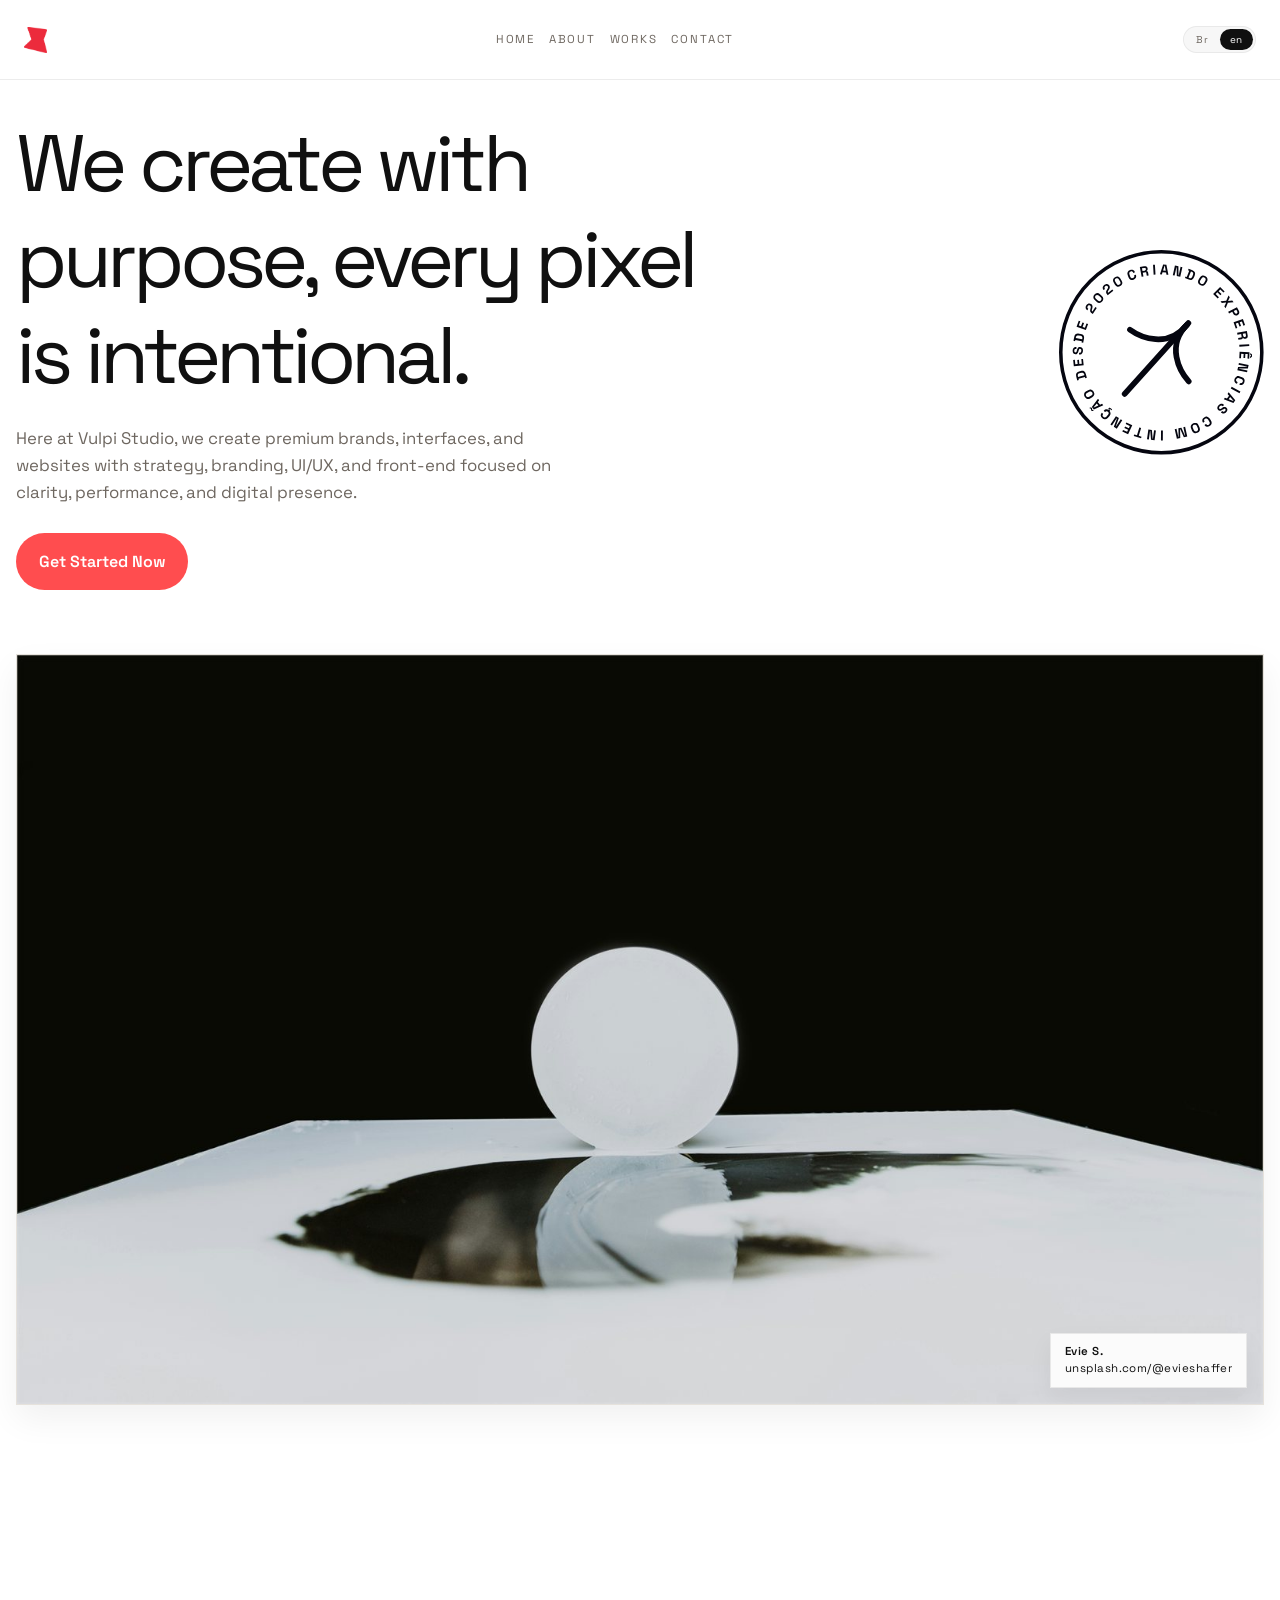
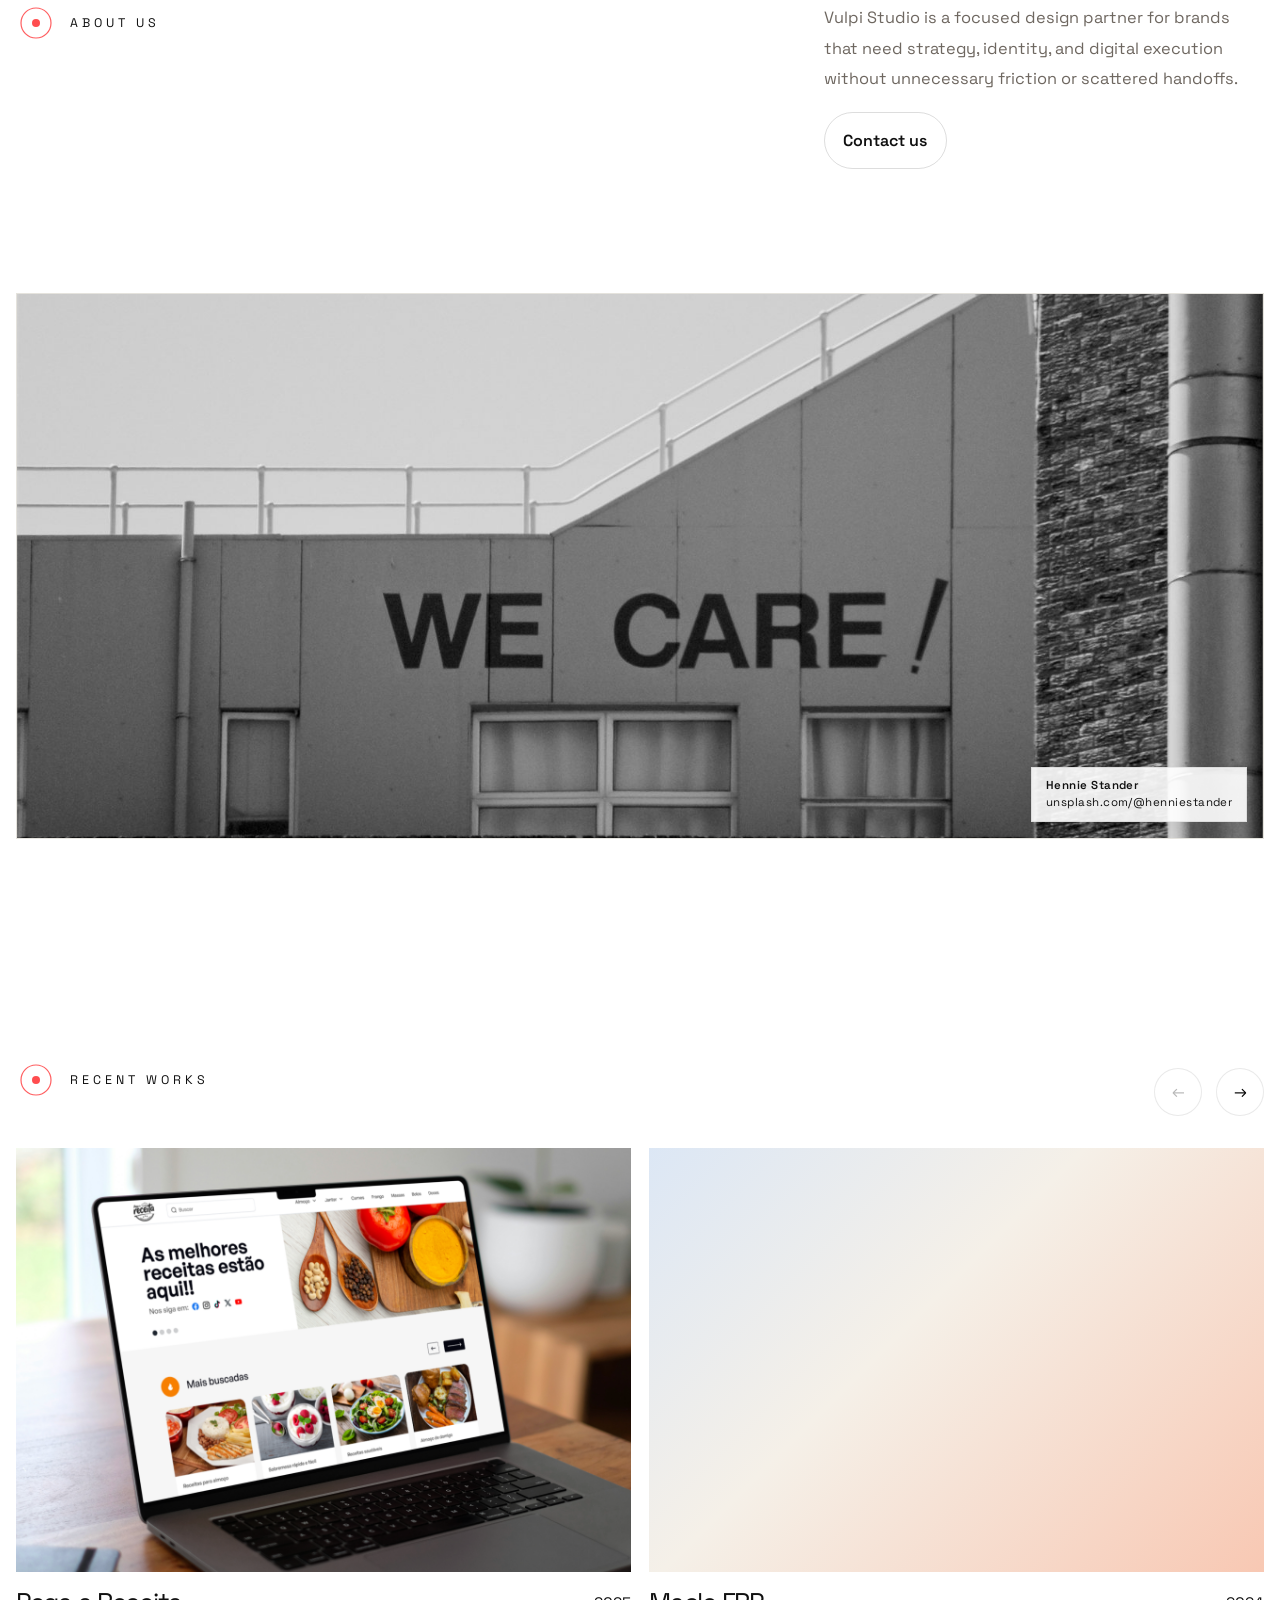
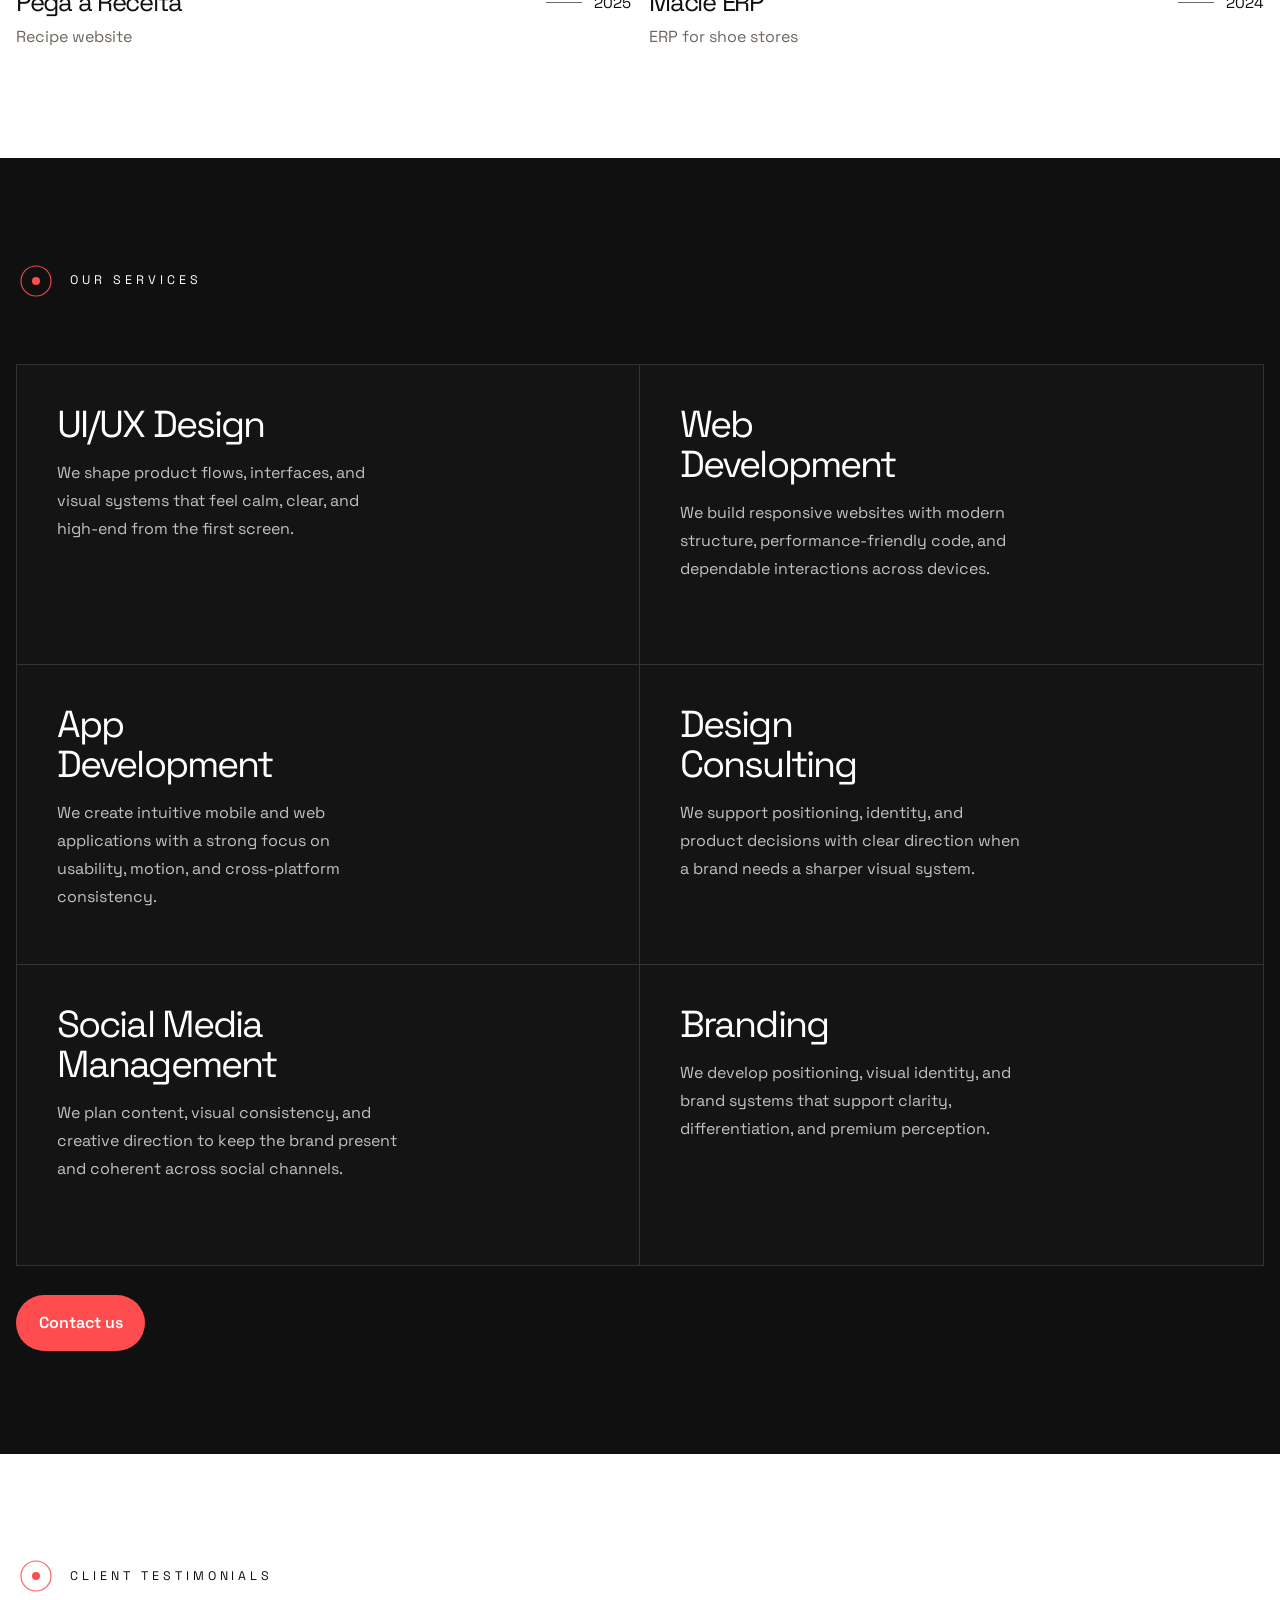
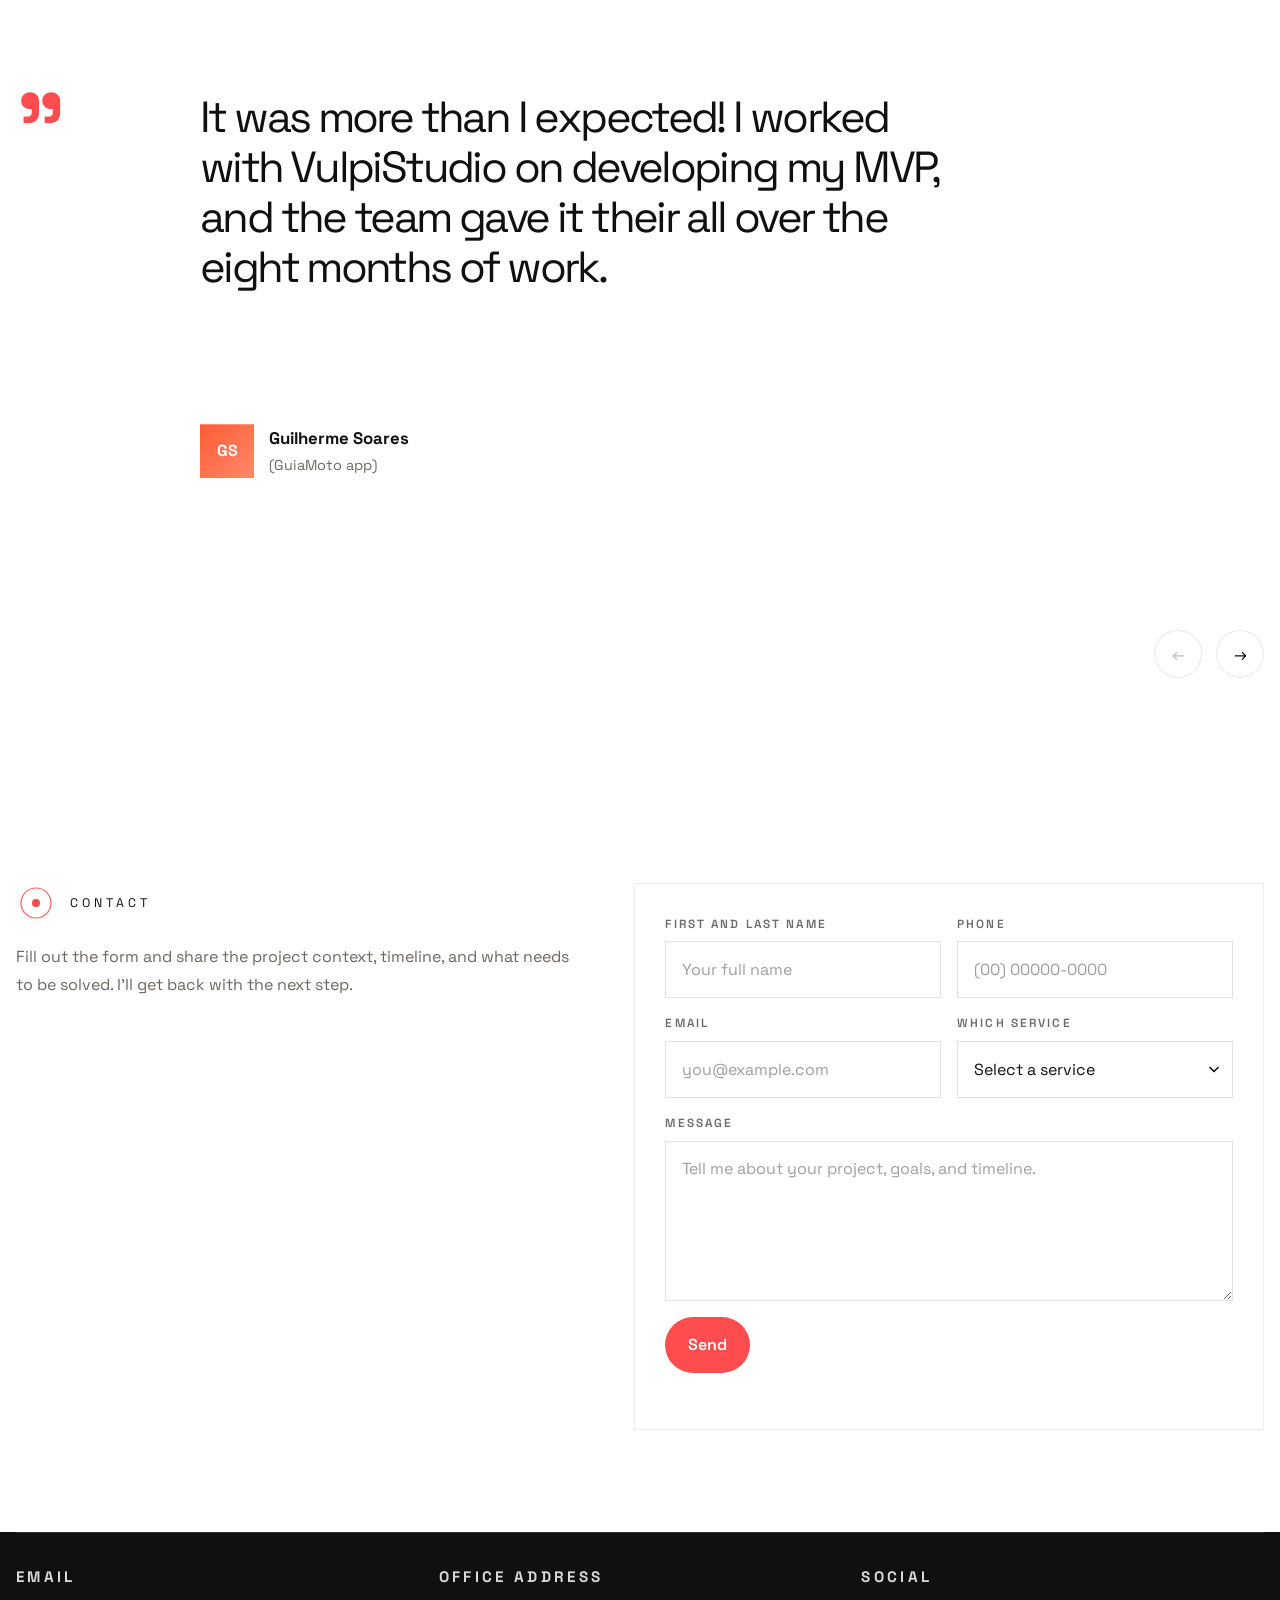
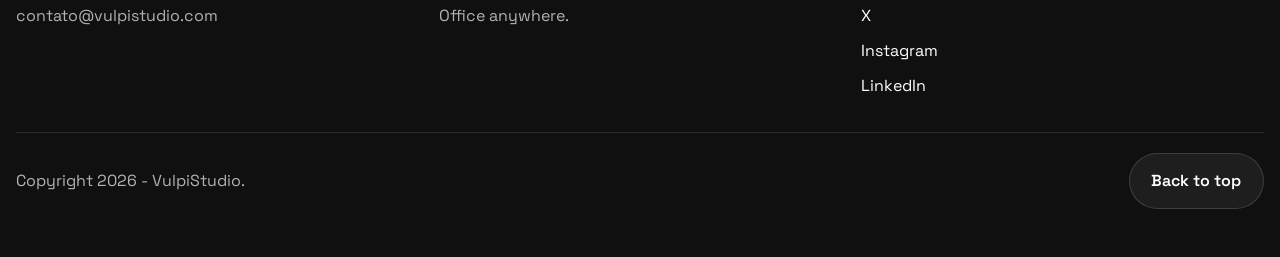
==== index.html @ 317b2c4e "Update home copy" ====
﻿<!DOCTYPE html>
<html lang="pt-BR">
<head>
    <meta charset="UTF-8">
    <meta name="viewport" content="width=device-width, initial-scale=1.0">
    <meta name="description" content="Vulpi Studio cria marcas, interfaces e sites premium com estratégia, branding, UI/UX e front-end focados em clareza, performance e presença digital.">
    <meta name="author" content="Vulpi Studio">
    <meta name="robots" content="index,follow,max-image-preview:large,max-snippet:-1,max-video-preview:-1">
    <meta name="theme-color" content="#ffffff">
    <link rel="canonical" href="/">
    <link rel="icon" href="./images/logo.png" type="image/png">
    <link rel="apple-touch-icon" href="./images/logo.png">
    <link rel="preconnect" href="https://fonts.googleapis.com">
    <link rel="preconnect" href="https://fonts.gstatic.com" crossorigin>
    <meta property="og:site_name" content="Vulpi Studio">
    <meta property="og:type" content="website">
    <meta property="og:locale" content="pt_BR">
    <meta property="og:locale:alternate" content="en_US">
    <meta property="og:title" content="Vulpi Studio | Design de marca, UI/UX e front-end">
    <meta property="og:description" content="Vulpi Studio cria marcas, interfaces e sites premium com estratégia, branding, UI/UX e front-end focados em clareza, performance e presença digital.">
    <meta property="og:url" content="/">
    <meta property="og:image" content="./images/02.jpg">
    <meta property="og:image:alt" content="Visual editorial abstrato da Vulpi Studio">
    <meta name="twitter:card" content="summary_large_image">
    <meta name="twitter:title" content="Vulpi Studio | Design de marca, UI/UX e front-end">
    <meta name="twitter:description" content="Vulpi Studio cria marcas, interfaces e sites premium com estratégia, branding, UI/UX e front-end focados em clareza, performance e presença digital.">
    <meta name="twitter:image" content="./images/02.jpg">
    <meta name="twitter:image:alt" content="Visual editorial abstrato da Vulpi Studio">
    <title>Vulpi Studio | Design de marca, UI/UX e front-end</title>
    <script>
        document.documentElement.classList.add('js');
    </script>
    <link href="https://fonts.googleapis.com/css2?family=Space+Grotesk:wght@400;500;600;700&display=swap" rel="stylesheet">
    <link rel="stylesheet" href="css/styles.css">
    <script type="application/ld+json">
    {
        "@context": "https://schema.org",
        "@type": "Organization",
        "@id": "/#organization",
        "name": "Vulpi Studio",
        "url": "/",
        "logo": "./images/logo.png",
        "image": "./images/02.jpg",
        "description": "Vulpi Studio cria marcas, interfaces e sites premium com estratégia, branding, UI/UX e front-end focados em clareza, performance e presença digital.",
        "contactPoint": [
            {
                "@type": "ContactPoint",
                "contactType": "customer support",
                "email": "contato@vulpistudio.com",
                "availableLanguage": ["Portuguese", "English"]
            }
        ],
        "knowsAbout": [
            "Branding",
            "UI/UX Design",
            "Web Development",
            "Design Systems"
        ],
        "sameAs": [
            "https://x.com/vulpistudio",
            "https://www.instagram.com/vulpistudio/",
            "https://www.linkedin.com/company/vulpi-studio-design"
        ]
    }
    </script>
    <script type="application/ld+json">
    {
        "@context": "https://schema.org",
        "@type": "WebSite",
        "@id": "/#website",
        "name": "Vulpi Studio",
        "url": "/",
        "description": "Vulpi Studio cria marcas, interfaces e sites premium com estratégia, branding, UI/UX e front-end focados em clareza, performance e presença digital."
    }
    </script>
</head>
<body data-page="home">
    <a class="skip-link" href="#home">Pular para o conteúdo</a>
    <header class="navbar" data-reveal>
        <a class="brand" href="#home" aria-label="Início da Vulpi Studio" data-i18n-attr="aria-label" data-i18n-key="brand.aria">
            <img src="./images/logo.png" alt="Vulpi Studio" width="152" height="44">
        </a>

        <nav class="nav-menu" aria-label="Navegação principal" data-i18n-attr="aria-label" data-i18n-key="nav.aria">
            <a href="#home" data-i18n="nav.home">Início</a>
            <a href="#about" data-i18n="nav.about">Sobre</a>
            <a href="#works" data-i18n="nav.works">Cases</a>
            <a href="#contact" data-i18n="nav.contact">Contato</a>
        </nav>

        <div class="lang-switch" role="group" aria-label="Seleção de idioma" data-i18n-attr="aria-label" data-i18n-key="lang.aria">
            <button class="lang-switch__btn" type="button" data-lang="pt-BR">Br</button>
            <button class="lang-switch__btn" type="button" data-lang="en-US">en</button>
        </div>
    </header>

    <main>
        <section id="home" class="hero section" data-reveal data-slug="inicio" aria-labelledby="hero-title">
            <div class="container">
                <div class="hero-top">
                    <div class="hero-copy">
                        <h1 id="hero-title">
                            <span data-i18n="hero.title1">Criamos com propósito, cada pixel</span>
                            <span data-i18n="hero.title2">é intencional.</span>
                        </h1>

                        <p data-i18n="hero.description">
                            Somos especialista em criar design que atende às necessidades do negócio e dos usuários, entregando soluções digitais que se destacam pela clareza, estética e performance. 
                        </p>

                        <div class="hero-actions">
                            <a class="btn btn--primary" href="#contact" data-i18n="hero.cta">Começar agora</a>
                        </div>
                    </div>

                    <div class="hero-seal" aria-hidden="true">
                        <img src="./images/selo.svg" alt="" loading="eager" decoding="async">
                    </div>
                </div>

                <div class="hero-image">
                    <img src="./images/02.jpg" alt="Visual editorial abstrato" data-i18n-attr="alt" data-i18n-key="hero.imageAlt" loading="eager" fetchpriority="high" decoding="async">
                    <a
                        class="hero-credit"
                        href="https://unsplash.com/pt-br/@evieshaffer"
                        target="_blank"
                        rel="noopener noreferrer"
                        aria-label="Imagem por Evie S. no Unsplash"
                        data-i18n-attr="aria-label"
                        data-i18n-key="hero.creditAria"
                    >
                        <span>Evie S.</span>
                        <span>unsplash.com/@evieshaffer</span>
                    </a>
                </div>
            </div>
        </section>

        <section id="about" class="section section--alt about-section" data-reveal data-slug="sobre" aria-labelledby="about-title">
            <div class="container">
                <div class="about-row">
                    <div class="about-mark">
                        <span class="about-mark__icon" aria-hidden="true">
                            <svg viewBox="0 0 40 40" role="img" aria-hidden="true" focusable="false">
                                <circle class="about-mark__ring" cx="20" cy="20" r="15"></circle>
                                <circle class="about-mark__core" cx="20" cy="20" r="4"></circle>
                            </svg>
                        </span>
                        <h2 id="about-title" class="about-mark__text" data-i18n="about.label">Sobre nós</h2>
                    </div>

                    <div class="about-copy about-copy--single">
                        <p data-i18n="about.description">
                            Com anos de experiência em design, nós se tornamos especialistas em ajudar marcas a se posicionarem de forma clara, consistente e premium no digital. Nós criamos marcas, interfaces e sites que se destacam pela estética, usabilidade e performance, entregando resultados reais para os negócios dos nossos clientes. 
                        </p>
                        <a class="btn btn--outline about-read-more" href="#contact" data-i18n="about.cta">Entre em contato</a>
                    </div>
                </div>

                <div class="about-visual">
                    <img
                        src="./images/03.jpg"
                        alt="Composição abstrata inspirada em sistemas de branding e design de produto"
                        data-i18n-attr="alt"
                        data-i18n-key="about.imageAlt"
                        loading="lazy"
                        decoding="async"
                    >
                    <a
                        class="about-credit"
                        href="https://unsplash.com/pt-br/@henniestander"
                        target="_blank"
                        rel="noopener noreferrer"
                        aria-label="Imagem por Hennie Stander no Unsplash"
                        data-i18n-attr="aria-label"
                        data-i18n-key="about.creditAria"
                    >
                        <span>Hennie Stander</span>
                        <span>unsplash.com/@henniestander</span>
                    </a>
                </div>
            </div>
        </section>

        <section id="works" class="section" data-reveal data-slug="cases" aria-labelledby="works-title">
            <div class="container">
                <div class="works-head">
                    <div class="about-mark">
                        <span class="about-mark__icon" aria-hidden="true">
                            <svg viewBox="0 0 40 40" role="img" aria-hidden="true" focusable="false">
                                <circle class="about-mark__ring" cx="20" cy="20" r="15"></circle>
                                <circle class="about-mark__core" cx="20" cy="20" r="4"></circle>
                            </svg>
                        </span>
                        <h2 id="works-title" class="about-mark__text" data-i18n="works.label">Cases recentes</h2>
                    </div>

                    <div class="carousel-controls works-controls" aria-label="Navegação de cases" data-i18n-attr="aria-label" data-i18n-key="works.controlsAria">
                        <button class="carousel-btn" type="button" data-works-prev aria-label="Cases anteriores" data-i18n-attr="aria-label" data-i18n-key="works.prevAria">&larr;</button>
                        <button class="carousel-btn" type="button" data-works-next aria-label="Próximos cases" data-i18n-attr="aria-label" data-i18n-key="works.nextAria">&rarr;</button>
                    </div>
                </div>

                <div class="works-stage">
                    <div class="works-grid" id="worksGrid" data-carousel-track="works" tabindex="0" aria-label="Carrossel de cases recentes" data-i18n-attr="aria-label" data-i18n-key="works.trackAria">
                        <a class="work-card work-card--link" href="./work-details/pega-a-receita.html" data-slug="pega-a-receita" data-page-path="./work-details/pega-a-receita.html" aria-label="Abrir o case Pega a Receita" data-i18n-attr="aria-label" data-i18n-key="works.card1.linkAria">
                            <div class="work-media work-media--one">
                                <img src="./work-details/pega-a-receita-images/capa.jpg" alt="Imagem de capa do case Pega a Receita" data-i18n-attr="alt" data-i18n-key="works.card1.alt" loading="lazy" decoding="async">
                            </div>
                            <div class="work-meta">
                                <div class="work-meta__top">
                                    <h3 data-i18n="works.card1.title">Pega a Receita</h3>
                                    <span>2025</span>
                                </div>
                                <p data-i18n="works.card1.category">Site de receitas</p>
                            </div>
                        </a>

                        <a class="work-card work-card--link" href="./work-details/macle-erp.html" data-slug="macle-erp" data-page-path="./work-details/macle-erp.html" aria-label="Abrir o case Macle ERP" data-i18n-attr="aria-label" data-i18n-key="works.card2.linkAria">
                            <div class="work-media work-media--two">
                                <img src="./work-details/macle-erp/capa.png" alt="Imagem de capa do case Macle ERP" data-i18n-attr="alt" data-i18n-key="works.card2.alt" loading="lazy" decoding="async">
                            </div>
                            <div class="work-meta">
                                <div class="work-meta__top">
                                    <h3 data-i18n="works.card2.title">Macle ERP</h3>
                                    <span>2024</span>
                                </div>
                                <p data-i18n="works.card2.category">ERP para lojas de calçados</p>
                            </div>
                        </a>

                        <a class="work-card work-card--link" href="./work-details/website-builder-macle.html" data-slug="website-builder-macle" data-page-path="./work-details/website-builder-macle.html" aria-label="Abrir o case Construtor de sites Macle" data-i18n-attr="aria-label" data-i18n-key="works.card3.linkAria">
                            <div class="work-media work-media--three">
                                <img src="./work-details/website-builder-images/capa.jpg" alt="Imagem de capa do case Construtor de sites Macle" data-i18n-attr="alt" data-i18n-key="works.card3.alt" loading="lazy" decoding="async">
                            </div>
                            <div class="work-meta">
                                <div class="work-meta__top">
                                    <h3 data-i18n="works.card3.title">Construtor de sites Macle</h3>
                                    <span>2024</span>
                                </div>
                                <p data-i18n="works.card3.category">Construtor de sites</p>
                            </div>
                        </a>
                    </div>
                </div>
            </div>
        </section>

        <section id="services" class="section section--alt services-section" data-reveal data-slug="servicos" aria-labelledby="services-title">
            <div class="container">
                <div class="services-head">
                    <div class="about-mark">
                        <span class="about-mark__icon" aria-hidden="true">
                            <svg viewBox="0 0 40 40" role="img" aria-hidden="true" focusable="false">
                                <circle class="about-mark__ring" cx="20" cy="20" r="15"></circle>
                                <circle class="about-mark__core" cx="20" cy="20" r="4"></circle>
                            </svg>
                        </span>
                        <h2 id="services-title" class="about-mark__text" data-i18n="services.label">Nossos serviços</h2>
                    </div>
                </div>

                <div class="services-grid">
                    <article class="service-card">
                        <h3 data-i18n="services.card1.title">UI/UX Design</h3>
                        <p data-i18n="services.card1.text">Nós estruturamos fluxos, interfaces e sistemas visuais que parecem calmos, claros e sofisticados desde a primeira tela.</p>
                    </article>

                    <article class="service-card">
                        <h3 data-i18n="services.card2.title">Desenvolvimento Web</h3>
                        <p data-i18n="services.card2.text">Nós construímos sites responsivos com estrutura moderna, código eficiente e interações confiáveis em todos os dispositivos.</p>
                    </article>

                    <article class="service-card">
                        <h3 data-i18n="services.card3.title">Desenvolvimento de Apps</h3>
                        <p data-i18n="services.card3.text">Nós criamos aplicativos móveis e web intuitivos com foco em usabilidade, movimento e consistência entre plataformas.</p>
                    </article>

                    <article class="service-card">
                        <h3 data-i18n="services.card4.title">Consultoria de design</h3>
                        <p data-i18n="services.card4.text">Nós apoiamos decisões de posicionamento, identidade e produto com direção clara quando a marca precisa de um sistema visual mais afiado.</p>
                    </article>

                    <article class="service-card">
                        <h3 data-i18n="services.card5.title">Gestão de Social Media</h3>
                        <p data-i18n="services.card5.text">Nós planejamos conteúdo, consistência visual e direção criativa para manter a marca presente e coerente nas redes.</p>
                    </article>

                    <article class="service-card">
                        <h3 data-i18n="services.card6.title">Branding</h3>
                        <p data-i18n="services.card6.text">Nós desenvolvemos posicionamento, identidade visual e sistemas de marca que sustentam clareza, diferenciação e percepção premium.</p>
                    </article>
                </div>

                <div class="services-actions">
                    <a class="btn btn--primary" href="#contact" data-i18n="services.cta">Entre em contato</a>
                </div>
            </div>
        </section>

        <section id="testimonials" class="section testimonials" data-reveal data-slug="depoimentos" aria-labelledby="testimonials-title">
            <div class="container">
                <div class="testimonials-head">
                    <div class="about-mark">
                        <span class="about-mark__icon" aria-hidden="true">
                            <svg viewBox="0 0 40 40" role="img" aria-hidden="true" focusable="false">
                                <circle class="about-mark__ring" cx="20" cy="20" r="15"></circle>
                                <circle class="about-mark__core" cx="20" cy="20" r="4"></circle>
                            </svg>
                        </span>
                        <h2 id="testimonials-title" class="about-mark__text" data-i18n="testimonials.label">Depoimentos de clientes</h2>
                    </div>
                </div>

                <div class="testimonials-stage">
                    <div class="testimonials-track" data-carousel-track="testimonials" aria-label="Carrossel de depoimentos" data-i18n-attr="aria-label" data-i18n-key="testimonials.trackAria">
                    <article class="testimonial-card" data-slug="guilherme-soares">
                        <blockquote data-i18n="testimonials.quote1">
                            Foi mais do que eu esperava! Colaborei com o VulpiStudio no desenvolvimento do meu MVP, infelizmente não pude dizer que meu MVP era feio, a equipe se entregou muito durante os 8 meses de atuação.
                        </blockquote>
                        <footer>
                            <div class="avatar avatar--one">GS</div>
                            <div>
                                <strong>Guilherme Soares</strong>
                                <span data-i18n="testimonials.role1">(GuiaMoto app)</span>
                            </div>
                        </footer>
                    </article>

                    <article class="testimonial-card" data-slug="matheus-alencar">
                        <blockquote data-i18n="testimonials.quote2">
                            Contratamos o VulpiStudio para participar do desenvolvimento do nosso ERP, a equipe atuou de ponta a ponta executando pesquisas, criando DS e elaborando as telas, gostamos tanto do resultado que desenvolvemos nosso site após o termino.
                        </blockquote>
                        <footer>
                            <div class="avatar avatar--two">MA</div>
                            <div>
                                <strong>Matheus Alencar</strong>
                                <span data-i18n="testimonials.role2">(EXTDS)</span>
                            </div>
                        </footer>
                    </article>

                    <article class="testimonial-card" data-slug="felipe-sabadin">
                        <blockquote data-i18n="testimonials.quote3">
                            Queríamos um site que fosse diferente do padrão dos sites de receita. Falamos com o Felipe sobre a ideia e ele já nos trouxe uma proposta inicial. Gostamos do conceito de um site clean e minimalista. O resultado nos agradou bastante: um site completo, com o padrão que a gente queria.
                        </blockquote>
                        <footer>
                            <div class="avatar avatar--three">FS</div>
                            <div>
                                <strong>Felipe Sabadin</strong>
                                <span data-i18n="testimonials.role3">(Pega a Receita)</span>
                            </div>
                        </footer>
                    </article>

                    <article class="testimonial-card" data-slug="caio-dourado">
                        <blockquote data-i18n="testimonials.quote4">
                            A ideia desse projeto era criar um site de receita que não fosse comum e cheio de informações como os atuais. O VulpiStudio conseguiu entregar um resultado alinhado com o que a gente imaginava: um site limpo e de alto padrão.
                        </blockquote>
                        <footer>
                            <div class="avatar avatar--four">CD</div>
                            <div>
                                <strong>Caio Dourado</strong>
                                <span data-i18n="testimonials.role4">(Pega a Receita)</span>
                            </div>
                        </footer>
                    </article>

                    <article class="testimonial-card" data-slug="cleiton">
                        <blockquote data-i18n="testimonials.quote5">
                            Fechamos com o VulpiStudio para redesenhar nosso ERP, gostamos do resultado e combinamos de refazer o design do construtor de sites da nossa plataforma. O resultado foi extremamente agradável, o construtor ficou fácil de utilizar e o feedback que recebemos dos nossos clientes foi sempre positivo.
                        </blockquote>
                        <footer>
                            <div class="avatar avatar--five">C</div>
                            <div>
                                <strong>Cleiton</strong>
                                <span data-i18n="testimonials.role5">(Macle Sistemas)</span>
                            </div>
                        </footer>
                    </article>
                    </div>
                </div>

                <div class="carousel-controls testimonials-controls" aria-label="Navegação de depoimentos" data-i18n-attr="aria-label" data-i18n-key="testimonials.controlsAria">
                    <button class="carousel-btn" type="button" data-carousel-prev aria-label="Depoimentos anteriores" data-i18n-attr="aria-label" data-i18n-key="testimonials.prevAria">&larr;</button>
                    <button class="carousel-btn" type="button" data-carousel-next aria-label="Próximos depoimentos" data-i18n-attr="aria-label" data-i18n-key="testimonials.nextAria">&rarr;</button>
                </div>
            </div>
        </section>

    </main>

    <section id="contact" class="section contact-section" data-reveal aria-labelledby="contact-title">
        <div class="container">
            <div class="contact-grid">
                <div class="contact-copy">
                    <div class="about-mark">
                        <span class="about-mark__icon" aria-hidden="true">
                            <svg viewBox="0 0 40 40" role="img" aria-hidden="true" focusable="false">
                                <circle class="about-mark__ring" cx="20" cy="20" r="15"></circle>
                                <circle class="about-mark__core" cx="20" cy="20" r="4"></circle>
                            </svg>
                        </span>
                        <h2 id="contact-title" class="about-mark__text" data-i18n="contact.label">Contato</h2>
                    </div>

                    <p class="contact-description" data-i18n="contact.description">
                        Preencha o formulário e me conte o contexto do projeto, o prazo e o que você precisa resolver. Eu retorno com a próxima etapa.
                    </p>
                </div>

                <form
                    class="contact-form"
                    data-contact-form
                    autocomplete="on"
                >
                    <input type="text" name="_honey" class="contact-form__honeypot" tabindex="-1" autocomplete="off" aria-hidden="true">
                    <input type="hidden" name="_subject" value="Contato pelo site - Vulpi Studio">
                    <input type="hidden" name="_template" value="table">
                    <input type="hidden" name="_captcha" value="false">
                    <input type="hidden" name="_replyto" value="">
                    <input type="hidden" name="_url" value="">

                    <div class="contact-form__row">
                        <div class="contact-field">
                            <label for="contact-name" data-i18n="contact.nameLabel">Nome e sobrenome</label>
                            <input
                                id="contact-name"
                                name="name"
                                type="text"
                                autocomplete="name"
                                required
                                placeholder="Seu nome completo"
                                data-i18n-attr="placeholder"
                                data-i18n-key="contact.namePlaceholder"
                            >
                        </div>

                        <div class="contact-field">
                            <label for="contact-phone" data-i18n="contact.phoneLabel">Telefone</label>
                            <input
                                id="contact-phone"
                                name="phone"
                                type="tel"
                                inputmode="tel"
                                autocomplete="tel"
                                maxlength="15"
                                required
                                placeholder="(00) 00000-0000"
                                data-phone-mask
                                data-i18n-attr="placeholder"
                                data-i18n-key="contact.phonePlaceholder"
                            >
                        </div>
                    </div>

                    <div class="contact-form__row">
                        <div class="contact-field">
                            <label for="contact-email" data-i18n="contact.emailLabel">Email</label>
                            <input
                                id="contact-email"
                                name="email"
                                type="email"
                                autocomplete="email"
                                required
                                placeholder="voce@exemplo.com"
                                data-i18n-attr="placeholder"
                                data-i18n-key="contact.emailPlaceholder"
                            >
                        </div>

                        <div class="contact-field">
                            <label for="contact-service" data-i18n="contact.serviceLabel">Qual serviço</label>
                            <select id="contact-service" name="service" required>
                                <option value="" selected disabled data-i18n="contact.servicePlaceholder">Selecione um serviço</option>
                                <option value="uiux" data-i18n="services.card1.title">UI/UX Design</option>
                                <option value="web" data-i18n="services.card2.title">Desenvolvimento Web</option>
                                <option value="apps" data-i18n="services.card3.title">Desenvolvimento de Apps</option>
                                <option value="consulting" data-i18n="services.card4.title">Consultoria de design</option>
                                <option value="social" data-i18n="services.card5.title">Gestão de Social Media</option>
                                <option value="branding" data-i18n="services.card6.title">Branding</option>
                                <option value="other" data-i18n="contact.serviceOther">Outro</option>
                            </select>
                        </div>
                    </div>

                    <div class="contact-field contact-field--full">
                        <label for="contact-message" data-i18n="contact.messageLabel">Mensagem</label>
                        <textarea
                            id="contact-message"
                            name="message"
                            rows="5"
                            required
                            placeholder="Conte sobre seu projeto"
                            data-i18n-attr="placeholder"
                            data-i18n-key="contact.messagePlaceholder"
                        ></textarea>
                    </div>

                    <div class="contact-actions">
                        <button class="btn btn--primary contact-submit" type="submit" data-i18n="contact.submit">Enviar</button>
                    </div>

                    <p class="contact-status" data-contact-status role="status" aria-live="polite"></p>
                </form>
            </div>
        </div>
    </section>

    <footer class="footer section" data-reveal>
        <div class="container">
            <div class="footer-grid">
                <div class="footer-column">
                    <h3 data-i18n="footer.email">Email</h3>
                    <a href="mailto:contato@vulpistudio.com">contato@vulpistudio.com</a>
                </div>

                <div class="footer-column">
                    <h3 data-i18n="footer.address">Endereço</h3>
                    <p>Office anywhere.</p>
                </div>

                <div class="footer-column">
                    <h3 data-i18n="footer.social">Social</h3>
                    <div class="social-row social-row--footer">
                        <a href="https://x.com/vulpistudio" target="_blank" rel="noopener noreferrer">X</a>
                        <a href="https://www.instagram.com/vulpistudio/" target="_blank" rel="noopener noreferrer">Instagram</a>
                        <a href="https://www.linkedin.com/company/vulpi-studio-design" target="_blank" rel="noopener noreferrer">LinkedIn</a>
                    </div>
                </div>
            </div>

            <div class="footer-bottom">
                <p data-i18n="footer.copy">Copyright 2026 - VulpiStudio.</p>
                <a class="btn btn--ghost" href="#home" data-i18n="footer.backToTop">Voltar ao topo</a>
            </div>
        </div>
    </footer>

    <script src="js/main.js"></script>
</body>
</html>
---- css/styles.css ----
/* ==================== RESET & BASE ==================== */
* {
    margin: 0;
    padding: 0;
    box-sizing: border-box;
}

:root {
    --bg: #ffffff;
    --bg-alt: #ffffff;
    --surface: rgba(255, 255, 255, 0.9);
    --surface-strong: #ffffff;
    --ink: #101010;
    --muted: #6e6760;
    --line: rgba(16, 16, 16, 0.09);
    --accent: #FF4D4F;
    --accent-soft: rgba(255, 77, 79, 0.12);
    --shadow: 0 14px 32px rgba(16, 16, 16, 0.06);
    --radius-xl: 38px;
    --radius-lg: 28px;
    --radius-md: 20px;
    --container: 1360px;
    --font-family: "Space Grotesk", sans-serif;
}

html {
    scroll-behavior: smooth;
    scroll-padding-top: 96px;
}

body {
    min-height: 100vh;
    font-family: var(--font-family);
    color: var(--ink);
    background: #ffffff;
    line-height: 1.6;
    overflow-x: hidden;
}

body::before {
    display: none;
}

.skip-link {
    position: fixed;
    top: 0.75rem;
    left: 0.75rem;
    z-index: 1000;
    padding: 0.8rem 1rem;
    background: var(--ink);
    color: #fff;
    transform: translateY(calc(-100% - 1rem));
    transition: transform 0.2s ease, background-color 0.2s ease;
}

.skip-link:focus,
.skip-link:focus-visible {
    transform: translateY(0);
}

img {
    display: block;
    max-width: 100%;
}

a {
    color: inherit;
    text-decoration: none;
}

button,
input,
textarea,
select {
    font: inherit;
}

a:focus-visible,
button:focus-visible {
    outline: 2px solid var(--accent);
    outline-offset: 3px;
}

*,
*::before,
*::after {
    border-radius: 0 !important;
}

::selection {
    background: rgba(255, 77, 79, 0.22);
    color: var(--ink);
}

.container {
    width: min(var(--container), calc(100% - 2rem));
    margin: 0 auto;
}

.section {
    position: relative;
    padding: clamp(4rem, 8vw, 7rem) 0;
}

section[id] {
    scroll-margin-top: 96px;
}

.section > .container {
    position: relative;
    z-index: 1;
}

.section--alt::before {
    content: "";
    position: absolute;
    inset: 0;
    background: transparent;
    border: 0;
    pointer-events: none;
}

/* ==================== REVEAL ==================== */
html.js [data-reveal] {
    opacity: 0;
    transform: translateY(16px);
    transition:
        opacity 0.55s cubic-bezier(0.22, 1, 0.36, 1),
        transform 0.55s cubic-bezier(0.22, 1, 0.36, 1);
}

html.js [data-reveal].is-visible {
    opacity: 1;
    transform: translateY(0);
}

html.js [data-reveal] .hero-copy h1 span,
html.js [data-reveal] .hero-copy > p,
html.js [data-reveal] .hero-actions,
html.js [data-reveal] .hero-seal,
html.js [data-reveal] .hero-image,
html.js [data-reveal] .about-row > *,
html.js [data-reveal] .about-copy--single > *,
html.js [data-reveal] .about-visual,
html.js [data-reveal] .works-head > *,
html.js [data-reveal] .work-card,
html.js [data-reveal] .services-head > *,
html.js [data-reveal] .service-card,
html.js [data-reveal] .services-actions,
html.js [data-reveal] .testimonials-head,
html.js [data-reveal] .testimonial-card,
html.js [data-reveal] .footer-grid > *,
html.js [data-reveal] .footer-bottom > * {
    opacity: 0;
    transform: translateY(12px);
    transition:
        opacity 0.45s cubic-bezier(0.22, 1, 0.36, 1),
        transform 0.45s cubic-bezier(0.22, 1, 0.36, 1);
}

html.js [data-reveal].is-visible .hero-copy h1 span,
html.js [data-reveal].is-visible .hero-copy > p,
html.js [data-reveal].is-visible .hero-actions,
html.js [data-reveal].is-visible .hero-seal,
html.js [data-reveal].is-visible .hero-image,
html.js [data-reveal].is-visible .about-row > *,
html.js [data-reveal].is-visible .about-copy--single > *,
html.js [data-reveal].is-visible .about-visual,
html.js [data-reveal].is-visible .works-head > *,
html.js [data-reveal].is-visible .work-card,
html.js [data-reveal].is-visible .services-head > *,
html.js [data-reveal].is-visible .service-card,
html.js [data-reveal].is-visible .services-actions,
html.js [data-reveal].is-visible .testimonials-head,
html.js [data-reveal].is-visible .testimonial-card,
html.js [data-reveal].is-visible .footer-grid > *,
html.js [data-reveal].is-visible .footer-bottom > * {
    opacity: 1;
    transform: translateY(0);
}

html.js [data-reveal].is-visible .hero-copy h1 span:nth-child(1) {
    transition-delay: 0.06s;
}

html.js [data-reveal].is-visible .hero-copy h1 span:nth-child(2) {
    transition-delay: 0.16s;
}

html.js [data-reveal].is-visible .hero-copy > p {
    transition-delay: 0.26s;
}

html.js [data-reveal].is-visible .hero-actions {
    transition-delay: 0.34s;
}

html.js [data-reveal].is-visible .hero-seal {
    transition-delay: 0.18s;
}

html.js [data-reveal].is-visible .hero-image {
    transition-delay: 0.38s;
}

html.js [data-reveal].is-visible .about-row > :nth-child(1) {
    transition-delay: 0.05s;
}

html.js [data-reveal].is-visible .about-row > :nth-child(2) {
    transition-delay: 0.14s;
}

html.js [data-reveal].is-visible .about-copy--single > :nth-child(1) {
    transition-delay: 0.18s;
}

html.js [data-reveal].is-visible .about-copy--single > :nth-child(2) {
    transition-delay: 0.26s;
}

html.js [data-reveal].is-visible .about-visual {
    transition-delay: 0.32s;
}

html.js [data-reveal].is-visible .works-head > :nth-child(1) {
    transition-delay: 0.05s;
}

html.js [data-reveal].is-visible .works-head > :nth-child(2) {
    transition-delay: 0.12s;
}

html.js [data-reveal].is-visible .work-card:nth-child(1) {
    transition-delay: 0.14s;
}

html.js [data-reveal].is-visible .work-card:nth-child(2) {
    transition-delay: 0.22s;
}

html.js [data-reveal].is-visible .work-card:nth-child(3) {
    transition-delay: 0.3s;
}

html.js [data-reveal].is-visible .services-head > :nth-child(1) {
    transition-delay: 0.05s;
}

html.js [data-reveal].is-visible .service-card:nth-child(1) {
    transition-delay: 0.08s;
}

html.js [data-reveal].is-visible .service-card:nth-child(2) {
    transition-delay: 0.16s;
}

html.js [data-reveal].is-visible .service-card:nth-child(3) {
    transition-delay: 0.24s;
}

html.js [data-reveal].is-visible .service-card:nth-child(4) {
    transition-delay: 0.32s;
}

html.js [data-reveal].is-visible .services-actions {
    transition-delay: 0.38s;
}

html.js [data-reveal].is-visible .testimonials-head {
    transition-delay: 0.05s;
}

html.js [data-reveal].is-visible .testimonial-card:nth-child(1) {
    transition-delay: 0.1s;
}

html.js [data-reveal].is-visible .testimonial-card:nth-child(2) {
    transition-delay: 0.16s;
}

html.js [data-reveal].is-visible .testimonial-card:nth-child(3) {
    transition-delay: 0.22s;
}

html.js [data-reveal].is-visible .testimonial-card:nth-child(4) {
    transition-delay: 0.28s;
}

html.js [data-reveal].is-visible .testimonial-card:nth-child(5) {
    transition-delay: 0.34s;
}

html.js [data-reveal].is-visible .footer-grid > :nth-child(1) {
    transition-delay: 0.08s;
}

html.js [data-reveal].is-visible .footer-grid > :nth-child(2) {
    transition-delay: 0.16s;
}

html.js [data-reveal].is-visible .footer-grid > :nth-child(3) {
    transition-delay: 0.24s;
}

html.js [data-reveal].is-visible .footer-bottom > :nth-child(1) {
    transition-delay: 0.1s;
}

html.js [data-reveal].is-visible .footer-bottom > :nth-child(2) {
    transition-delay: 0.18s;
}

html.js:not(.js-ready) [data-reveal],
html.js:not(.js-ready) [data-reveal] * {
    opacity: 1 !important;
    transform: none !important;
    filter: none !important;
}

/* ==================== NAVBAR ==================== */
.navbar {
    position: sticky;
    top: 0;
    z-index: 100;
    display: flex;
    align-items: center;
    justify-content: space-between;
    gap: 1rem;
    min-height: 80px;
    padding: 0 clamp(1rem, 2vw, 1.5rem);
    background: #fff;
    backdrop-filter: none;
    border-bottom: 1px solid rgba(16, 16, 16, 0.08);
}

.brand {
    display: inline-flex;
    align-items: center;
    flex: none;
}

.brand img {
    width: auto;
    height: 26px;
}

.nav-menu {
    display: flex;
    flex: 1 1 auto;
    min-width: 0;
    align-items: center;
    justify-content: center;
    gap: 0.85rem;
    flex-wrap: wrap;
}

.lang-switch {
    display: inline-flex;
    align-items: center;
    gap: 0.1rem;
    padding: 0.14rem;
    border: 1px solid rgba(16, 16, 16, 0.06);
    background: rgba(16, 16, 16, 0.03);
    border-radius: 999px !important;
}

.lang-switch__btn {
    border: 0;
    border-radius: 999px !important;
    background: transparent;
    color: var(--muted);
    padding: 0.34rem 0.6rem;
    font-size: 0.62rem;
    line-height: 1;
    letter-spacing: 0.08em;
    text-transform: none;
    cursor: pointer;
    min-width: 2rem;
    transition: color 0.2s ease, background-color 0.2s ease;
}

.lang-switch__btn:hover {
    color: var(--ink);
    background: rgba(16, 16, 16, 0.04);
}

.lang-switch__btn:focus-visible {
    color: var(--ink);
    background: rgba(16, 16, 16, 0.06);
}

.lang-switch__btn.is-active {
    background: var(--ink);
    color: #fff;
}

.nav-menu a {
    position: relative;
    color: var(--muted);
    font-size: 0.72rem;
    letter-spacing: 0.16em;
    text-transform: uppercase;
    transition: color 0.2s ease;
}

.nav-menu a::after {
    content: "";
    position: absolute;
    left: 0;
    bottom: -0.25rem;
    width: 100%;
    height: 1px;
    background: currentColor;
    transform: scaleX(0);
    transform-origin: left;
    transition: transform 0.25s ease;
}

.nav-menu a:hover {
    color: var(--ink);
}

.nav-menu a:hover::after {
    transform: scaleX(1);
}

.nav-menu a:focus-visible::after {
    transform: scaleX(1);
}

/* ==================== BUTTONS ==================== */
.btn {
    display: inline-flex;
    align-items: center;
    justify-content: center;
    gap: 0.5rem;
    padding: 0.9rem 1.35rem;
    border-radius: 999px !important;
    border: 1px solid transparent;
    font-weight: 600;
    transition:
        transform 0.2s ease,
        background-color 0.2s ease,
        color 0.2s ease,
        border-color 0.2s ease,
        box-shadow 0.2s ease;
    cursor: pointer;
}

.btn:hover {
    transform: translateY(-1px);
}

.btn--primary {
    background: var(--accent);
    color: #fff;
    box-shadow: none;
}

.btn--primary:hover {
    background: #ff5a5c;
}

.btn--ghost {
    border-color: rgba(16, 16, 16, 0.12);
    background: rgba(255, 255, 255, 0.72);
    color: var(--ink);
}

.btn--outline {
    border-color: rgba(16, 16, 16, 0.14);
    color: var(--ink);
    background: transparent;
}

/* ==================== TYPOGRAPHY HELPERS ==================== */
/* ==================== HERO ==================== */
.hero {
    padding-top: clamp(1.5rem, 3vw, 2.2rem);
    padding-bottom: clamp(4rem, 8vw, 6rem);
}

.hero .container {
    display: flex;
    flex-direction: column;
    gap: clamp(2rem, 5vw, 4rem);
}

.hero-top {
    display: grid;
    grid-template-columns: minmax(0, 1fr) clamp(9rem, 18vw, 16rem);
    align-items: center;
    gap: clamp(1.5rem, 4vw, 4rem);
}

.hero-copy {
    max-width: 980px;
}

.hero-copy h1 {
    max-width: 14ch;
    margin: 0;
    font-size: 80px;
    line-height: 96px;
    font-weight: 400;
    letter-spacing: -0.06em;
}

.hero-copy h1 span {
    display: block;
}

.hero-copy p {
    max-width: 34rem;
    margin: 1.35rem 0 0;
    color: var(--muted);
    font-size: 1.05rem;
}

.hero-actions {
    display: flex;
    flex-wrap: wrap;
    gap: 0.95rem;
    margin-top: 1.75rem;
}

.hero-seal {
    justify-self: end;
    align-self: center;
    width: clamp(9.5rem, 16vw, 15rem);
    aspect-ratio: 1;
    display: grid;
    place-items: center;
    pointer-events: none;
}

.hero-seal img {
    width: 100%;
    height: auto;
    display: block;
    transform-origin: 50% 50%;
    animation: seal-spin 24s linear infinite;
}

.hero-image {
    position: relative;
    margin-top: 0;
    overflow: hidden;
    border-radius: 0;
    border: 1px solid rgba(16, 16, 16, 0.08);
    background: #f8f4ee;
    box-shadow: var(--shadow);
}

.hero-image img {
    display: block;
    width: 100%;
    height: auto;
}

.hero-credit,
.about-credit {
    position: absolute;
    right: 1rem;
    bottom: 1rem;
    z-index: 1;
    display: inline-flex;
    flex-direction: column;
    gap: 0.2rem;
    max-width: calc(100% - 2rem);
    padding: 0.7rem 0.85rem;
    border: 1px solid rgba(16, 16, 16, 0.08);
    background: rgba(255, 255, 255, 0.9);
    color: var(--ink);
    font-size: 0.72rem;
    line-height: 1.2;
    letter-spacing: 0.04em;
    text-decoration: none;
    box-shadow: 0 10px 24px rgba(16, 16, 16, 0.05);
}

.hero-credit span:first-child,
.about-credit span:first-child {
    font-weight: 600;
}

.hero-credit:hover,
.about-credit:hover {
    color: var(--ink);
    border-color: rgba(16, 16, 16, 0.16);
}

@keyframes seal-spin {
    from {
        transform: rotate(0deg);
    }

    to {
        transform: rotate(360deg);
    }
}

/* ==================== ABOUT ==================== */
.about-row {
    display: grid;
    grid-template-columns: max-content minmax(0, 1fr);
    gap: clamp(1.5rem, 5vw, 4rem);
    align-items: start;
    min-height: 170px;
}

.about-mark {
    display: inline-flex;
    align-items: center;
    gap: 0.85rem;
    min-width: 0;
}

.about-mark__icon {
    display: inline-flex;
    width: 40px;
    height: 40px;
    flex: none;
}

.about-mark__icon svg {
    width: 100%;
    height: 100%;
    display: block;
    overflow: visible;
}

.about-mark__ring {
    fill: none;
    stroke: var(--accent);
    stroke-width: 1.2;
    stroke-linecap: round;
    stroke-opacity: 0.9;
    vector-effect: non-scaling-stroke;
    transform-box: fill-box;
    transform-origin: center;
    animation: stroke-pulse 2.8s steps(10, end) infinite;
}

.about-mark__core {
    fill: var(--accent);
}

.about-mark__text {
    margin: 0;
    font-weight: 400;
    line-height: 1.2;
    color: var(--ink);
    font-size: 0.78rem;
    letter-spacing: 0.32em;
    text-transform: uppercase;
    white-space: nowrap;
}

.about-copy--single {
    display: flex;
    flex-direction: column;
    align-items: flex-start;
    gap: 1.15rem;
    justify-self: end;
    align-self: start;
}

.about-copy--single p {
    max-width: 44ch;
    margin: 0;
    color: var(--muted);
    font-size: 1.02rem;
    line-height: 1.85;
}

.about-read-more {
    padding-inline: 1.15rem;
}

.about-visual {
    position: relative;
    margin-top: 120px;
    overflow: hidden;
    border: 1px solid rgba(16, 16, 16, 0.08);
    background: #f7f5ef;
    aspect-ratio: 16 / 7;
}

.about-visual img {
    width: 100%;
    height: 100%;
    display: block;
    object-fit: cover;
}

@keyframes stroke-pulse {
    0% {
        opacity: 0.95;
        transform: scale(0.9);
    }

    18% {
        opacity: 0.86;
        transform: scale(0.96);
    }

    36% {
        opacity: 0.72;
        transform: scale(1.02);
    }

    54% {
        opacity: 0.56;
        transform: scale(1.06);
    }

    72% {
        opacity: 0.36;
        transform: scale(1.1);
    }

    88% {
        opacity: 0.16;
        transform: scale(1.14);
    }

    100% {
        opacity: 0;
        transform: scale(1.18);
    }
}

/* ==================== WORKS ==================== */
.works-head {
    display: flex;
    align-items: center;
    justify-content: space-between;
    gap: 1rem;
    margin-bottom: clamp(1.35rem, 3vw, 2rem);
}

.works-head .about-mark {
    align-self: center;
}

.works-controls {
    align-self: center;
    margin-top: 0;
}

.works-stage {
    display: block;
}

.works-grid {
    display: grid;
    grid-auto-flow: column;
    grid-auto-columns: calc((100% - 1.15rem) / 2);
    gap: 1.15rem;
    overflow-x: auto;
    padding-bottom: 0.5rem;
    scroll-snap-type: x mandatory;
    overscroll-behavior-x: contain;
    scrollbar-width: none;
    -webkit-overflow-scrolling: touch;
}

.works-grid::-webkit-scrollbar {
    display: none;
}

.work-card {
    display: flex;
    flex-direction: column;
    gap: 1rem;
    min-width: 0;
    scroll-snap-align: start;
    transition: transform 0.25s ease;
}

.work-media {
    position: relative;
    aspect-ratio: 29 / 20;
    min-height: auto;
    overflow: hidden;
    border-radius: 0;
    border: 0;
    box-shadow: none;
    background: #f7f5ef;
}

.work-media img {
    width: 100%;
    height: 100%;
    display: block;
    object-fit: cover;
    transition: transform 0.3s ease;
}

.work-media--one {
    background: linear-gradient(135deg, #f8c3ae, #f2efe9 48%, #cddbe3);
}

.work-media--two {
    background: linear-gradient(135deg, #dce7f5, #f5f0e8 42%, #f8c8b3);
}

.work-media--three {
    background: linear-gradient(135deg, #f4e2de, #f8f0ea 52%, #bfcdd9);
}

.work-media--four {
    background: linear-gradient(135deg, #efdbcf, #f6f0e8 46%, #ccd8e1);
}

.work-media--five {
    background: linear-gradient(135deg, #ead8c6, #f8efe5 45%, #d8e6eb);
}

.work-media--six {
    background: linear-gradient(135deg, #d7e1ea, #f7f1e8 48%, #f1cfbe);
}

.work-media--seven {
    background: linear-gradient(135deg, #f2dfd4, #f9f4ee 44%, #cfdbe3);
}

.work-media--eight {
    background: linear-gradient(135deg, #e8ded0, #faf5ee 48%, #d6e3e7);
}

.work-meta {
    display: grid;
    gap: 0.45rem;
}

.work-meta__top {
    display: flex;
    align-items: center;
    gap: 0.85rem;
    width: 100%;
}

.work-meta__top h3 {
    margin: 0;
    font-size: clamp(1.35rem, 2vw, 1.65rem);
    line-height: 1.15;
    font-weight: 400;
    letter-spacing: -0.05em;
}

.work-meta__top span {
    margin-left: auto;
    display: inline-flex;
    align-items: center;
    gap: 0.75rem;
    flex: none;
    color: var(--ink);
    font-size: 0.95rem;
    white-space: nowrap;
}

.work-meta__top span::before {
    content: "";
    width: 2.25rem;
    height: 1px;
    background: rgba(16, 16, 16, 0.62);
}

.work-meta p {
    margin: 0;
    color: var(--muted);
    font-size: 1rem;
    line-height: 1.45;
}

.work-card:hover {
    transform: translateY(-4px);
}

.work-card:hover .work-media img {
    transform: scale(1.03);
}

.work-card:hover .work-meta__top span::before {
    width: 3rem;
    background: var(--accent);
}

/* ==================== SERVICES ==================== */
.services-section {
    background: #101010;
    color: #fff;
}

.services-head {
    margin-bottom: clamp(2rem, 5vw, 3.5rem);
}

.services-section .about-mark__text {
    color: #fff;
}

.services-grid {
    display: grid;
    grid-template-columns: repeat(2, minmax(0, 1fr));
    gap: 0;
    border: 1px solid rgba(255, 255, 255, 0.14);
}

.service-card {
    min-height: 300px;
    padding: clamp(1.8rem, 4vw, 2.5rem);
    border-radius: 0;
    border-right: 1px solid rgba(255, 255, 255, 0.14);
    border-bottom: 1px solid rgba(255, 255, 255, 0.14);
    background: #141414;
    box-shadow: none;
    color: #fff;
    display: flex;
    flex-direction: column;
    justify-content: flex-start;
    gap: 0.9rem;
}

.service-card h3 {
    margin: 0;
    max-width: 12ch;
    font-size: clamp(1.75rem, 3vw, 2.35rem);
    line-height: 1.05;
    font-weight: 400;
    letter-spacing: -0.05em;
    color: #fff;
}

.service-card p {
    margin: 0;
    max-width: 34ch;
    color: rgba(255, 255, 255, 0.74);
    line-height: 1.75;
}

.service-card:nth-child(2n) {
    border-right: 0;
}

.service-card:nth-last-child(-n + 2) {
    border-bottom: 0;
}

.services-actions {
    display: flex;
    justify-content: flex-start;
    margin-top: 1.8rem;
}

/* ==================== TESTIMONIALS ==================== */
.testimonials-head {
    margin-bottom: clamp(2rem, 4vw, 3rem);
}

.testimonials-stage {
    position: relative;
}

.testimonials-track {
    display: grid;
    grid-auto-flow: column;
    grid-auto-columns: 100%;
    gap: 0;
    overflow-x: auto;
    padding-bottom: 0.5rem;
    scroll-snap-type: x mandatory;
    scrollbar-width: none;
}

.testimonials-track::-webkit-scrollbar {
    display: none;
}

.testimonial-card {
    position: relative;
    min-height: 380px;
    padding: clamp(1.5rem, 4vw, 2.5rem) 0 1rem;
    scroll-snap-align: start;
    border-radius: 0;
    border: 0;
    background: transparent;
    box-shadow: none;
    display: grid;
    grid-template-columns: minmax(90px, 120px) minmax(0, 1fr);
    column-gap: clamp(1.5rem, 5vw, 4rem);
    row-gap: 1.5rem;
    align-items: start;
}

.testimonial-card::before {
    content: '"';
    grid-column: 1;
    grid-row: 1 / span 2;
    align-self: start;
    justify-self: start;
    color: var(--accent);
    font-size: clamp(4rem, 8vw, 6rem);
    line-height: 0.75;
    font-weight: 700;
    letter-spacing: -0.08em;
}

.testimonial-card blockquote {
    grid-column: 2;
    margin: 0;
    width: min(100%, 48rem);
    max-width: 48rem;
    font-size: clamp(1.8rem, 3.4vw, 3.1rem);
    line-height: 1.15;
    letter-spacing: -0.06em;
    color: var(--ink);
    justify-self: start;
}

.testimonial-card footer {
    grid-column: 2;
    display: flex;
    align-items: center;
    gap: 0.9rem;
    margin-top: 0.5rem;
}

.carousel-controls {
    display: flex;
    justify-content: flex-end;
    gap: 0.85rem;
    flex: none;
    margin-top: 1.5rem;
}

.testimonials-controls {
    margin-top: 1.75rem;
}

.carousel-btn {
    width: 3rem;
    height: 3rem;
    border-radius: 50% !important;
    border: 1px solid rgba(16, 16, 16, 0.09);
    background: rgba(255, 255, 255, 0.86);
    cursor: pointer;
    box-shadow: none;
    transition: transform 0.2s ease, border-color 0.2s ease;
}

.carousel-btn:hover {
    transform: translateY(-1px);
    border-color: rgba(255, 77, 79, 0.45);
}

.avatar {
    display: grid;
    place-items: center;
    width: 3.4rem;
    height: 3.4rem;
    border-radius: 50%;
    color: #fff;
    font-weight: 700;
    box-shadow: inset 0 1px 0 rgba(255, 255, 255, 0.28);
}

.avatar--one {
    background: linear-gradient(135deg, #ff5c35, #ff886a);
}

.avatar--two {
    background: linear-gradient(135deg, #161616, #565656);
}

.avatar--three {
    background: linear-gradient(135deg, #486a88, #8aa6bf);
}

.avatar--four {
    background: linear-gradient(135deg, #b86b4e, #e6a17f);
}

.avatar--five {
    background: linear-gradient(135deg, #6c7d89, #c0d1d9);
}

.avatar--six {
    background: linear-gradient(135deg, #92635c, #f1b4a0);
}

.testimonial-card footer strong {
    display: block;
    font-size: 1.05rem;
}

.testimonial-card footer span {
    display: block;
    margin-top: 0.15rem;
    color: var(--muted);
    font-size: 0.9rem;
}

.work-card--link {
    cursor: pointer;
}

/* ==================== CASE DETAIL ==================== */
.case-layout .detail-topbar {
    display: flex;
    align-items: center;
    justify-content: flex-start;
    gap: 0.65rem;
    padding: 0 0 0.75rem;
    border-bottom: 1px solid rgba(16, 16, 16, 0.06);
    margin: 0 auto clamp(1rem, 2.5vw, 1.6rem);
}

.case-layout .detail-topbar {
    width: min(1280px, calc(100% - 2rem));
}

.detail-breadcrumb {
    min-width: 0;
}

.detail-breadcrumb ol {
    display: flex;
    align-items: center;
    flex-wrap: wrap;
    gap: 0.6rem;
    list-style: none;
}

.detail-breadcrumb li {
    display: inline-flex;
    align-items: center;
    gap: 0.45rem;
    color: var(--muted);
    font-size: 0.66rem;
    letter-spacing: 0.18em;
    text-transform: uppercase;
    white-space: nowrap;
}

.detail-breadcrumb li + li::before {
    content: "/";
    color: rgba(16, 16, 16, 0.24);
    letter-spacing: 0;
}

.detail-breadcrumb a {
    color: var(--ink);
    transition: color 0.2s ease, opacity 0.2s ease;
}

.detail-breadcrumb a:hover {
    color: var(--accent);
}

.detail-breadcrumb [aria-current="page"] {
    color: var(--muted);
    overflow: hidden;
    text-overflow: ellipsis;
}

/* ==================== CASE PAGE ==================== */
body.case-page {
    background: #fff;
}

.case-layout {
    padding: clamp(2rem, 5vw, 4rem) 0 clamp(4rem, 8vw, 6rem);
}

.case-article {
    width: min(1280px, calc(100% - 2rem));
    margin: 0 auto;
}

.case-hero {
    display: grid;
    grid-template-columns: minmax(0, 1.35fr) minmax(280px, 0.75fr);
    gap: clamp(2rem, 5vw, 4rem);
    align-items: start;
    padding-bottom: clamp(2rem, 4vw, 3rem);
    border-bottom: 1px solid var(--line);
}

.case-hero__eyebrow,
.case-section__eyebrow {
    margin: 0;
    color: var(--accent);
    font-size: 0.78rem;
    letter-spacing: 0.28em;
    text-transform: uppercase;
}

.case-hero h1 {
    max-width: 9ch;
    margin: 0.75rem 0 0;
    font-size: clamp(3.2rem, 6vw, 6rem);
    line-height: 0.94;
    letter-spacing: -0.06em;
    font-weight: 400;
}

.case-hero__lead {
    max-width: 42ch;
    margin: 1.2rem 0 0;
    color: var(--muted);
    font-size: 1.05rem;
    line-height: 1.85;
}

.case-hero__sidebar {
    display: grid;
    gap: 0.85rem;
}

.case-stat {
    padding: 1rem 0;
    border-bottom: 1px solid var(--line);
}

.case-stat span {
    display: block;
    color: var(--muted);
    font-size: 0.72rem;
    letter-spacing: 0.22em;
    text-transform: uppercase;
}

.case-stat strong {
    display: block;
    margin-top: 0.4rem;
    font-size: 1rem;
    font-weight: 400;
}

.case-cta {
    width: fit-content;
    margin-top: 0.6rem;
}

.case-gallery {
    display: grid;
    gap: 1.35rem;
    margin-top: 2rem;
}

.case-gallery--top {
    grid-template-columns: minmax(0, 1.45fr) repeat(2, minmax(0, 0.78fr));
}

.case-gallery--bottom {
    grid-template-columns: repeat(3, minmax(0, 1fr));
}

.case-shot {
    position: relative;
    overflow: hidden;
    border: 1px solid var(--line);
    background: #f7f5ef;
}

.case-shot img {
    display: block;
    width: 100%;
    height: 100%;
    object-fit: cover;
}

.case-shot--wide {
    aspect-ratio: 16 / 10;
}

.case-shot--tall {
    aspect-ratio: 4 / 5;
}

.case-shot--square {
    aspect-ratio: 1 / 1;
}

.case-section {
    padding: clamp(2.5rem, 6vw, 4.5rem) 0;
    border-top: 1px solid var(--line);
}

.case-section h2 {
    max-width: 18ch;
    margin: 0.8rem 0 1rem;
    font-size: clamp(2rem, 4vw, 3.6rem);
    line-height: 1.02;
    letter-spacing: -0.06em;
    font-weight: 400;
}

.case-section p {
    max-width: 68ch;
    color: var(--muted);
    line-height: 1.9;
}

.case-section p + p {
    margin-top: 1rem;
}

.case-grid {
    display: grid;
    grid-template-columns: repeat(3, minmax(0, 1fr));
    gap: 1rem;
    margin-top: 1.6rem;
}

.case-grid__item {
    padding: 1.2rem;
    border: 1px solid var(--line);
}

.case-grid__item span {
    display: block;
    color: var(--muted);
    font-size: 0.72rem;
    letter-spacing: 0.22em;
    text-transform: uppercase;
}

.case-grid__item strong {
    display: block;
    margin-top: 0.5rem;
    font-size: 1.1rem;
    line-height: 1.45;
    font-weight: 400;
}

/* ==================== CASES INDEX ==================== */
body.cases-index-page {
    background: #fff;
}

.cases-index-layout {
    padding: clamp(2rem, 5vw, 4rem) 0 clamp(4rem, 8vw, 6rem);
}

.cases-index-hero {
    padding-top: clamp(1rem, 2.5vw, 2rem);
}

.cases-index-hero .container,
.cases-index-list .container {
    width: min(1280px, calc(100% - 2rem));
}

.cases-index-eyebrow {
    display: inline-flex;
    margin-bottom: 0.8rem;
    color: var(--accent);
    font-size: 0.78rem;
    letter-spacing: 0.28em;
    text-transform: uppercase;
}

.cases-index-hero h1 {
    max-width: 12ch;
    margin: 0;
    font-size: clamp(3rem, 6vw, 5.8rem);
    line-height: 0.95;
    letter-spacing: -0.06em;
    font-weight: 400;
}

.cases-index-lead {
    max-width: 56ch;
    margin-top: 1.2rem;
    color: var(--muted);
    font-size: 1.05rem;
    line-height: 1.85;
}

.cases-index-head {
    display: flex;
    align-items: flex-end;
    justify-content: space-between;
    gap: 1rem;
    margin-bottom: 1.4rem;
}

.cases-index-head p {
    max-width: 40ch;
    color: var(--muted);
    line-height: 1.7;
}

.case-spotlight {
    display: grid;
    grid-template-columns: minmax(0, 1.15fr) minmax(280px, 0.85fr);
    gap: 1rem;
    padding: 1rem;
    border: 1px solid var(--line);
    border-radius: 32px;
    background: linear-gradient(180deg, #faf7f1 0%, #ffffff 100%);
    box-shadow: var(--shadow);
}

.case-spotlight + .case-spotlight {
    margin-top: clamp(1.25rem, 3vw, 2rem);
}

.case-spotlight__media {
    display: block;
    aspect-ratio: 16 / 10;
    overflow: hidden;
    border-radius: 0;
    background: transparent;
}

.case-spotlight__media img {
    width: 100%;
    height: 100%;
    object-fit: cover;
}

.case-spotlight__body {
    display: flex;
    flex-direction: column;
    justify-content: space-between;
    gap: 1.25rem;
    padding: 0.9rem 0.8rem 0.9rem 0.2rem;
}

.case-spotlight__tag {
    display: inline-flex;
    min-height: 28px;
    padding: 4px 12px;
    border: 1px solid rgba(241, 90, 36, 0.28);
    border-radius: 999px;
    font-size: 12px;
    color: rgba(23, 23, 23, 0.78);
    margin-bottom: 0.9rem;
}

.case-spotlight__body h3 {
    margin: 0;
    font-size: clamp(2rem, 4vw, 3.4rem);
    line-height: 0.96;
    letter-spacing: -0.06em;
    font-weight: 400;
}

.case-spotlight__body h3 a:hover {
    color: var(--accent);
}

.case-spotlight__body p {
    max-width: 48ch;
    margin-top: 0.9rem;
    color: var(--muted);
    line-height: 1.8;
}

.case-spotlight__meta {
    display: grid;
    grid-template-columns: repeat(3, minmax(0, 1fr));
    gap: 0.85rem;
}

.case-spotlight__meta-item {
    padding-top: 0.8rem;
    border-top: 1px solid var(--line);
}

.case-spotlight__meta-item span {
    display: block;
    color: var(--muted);
    font-size: 0.72rem;
    letter-spacing: 0.18em;
    text-transform: uppercase;
}

.case-spotlight__meta-item strong {
    display: block;
    margin-top: 0.4rem;
    font-weight: 400;
    line-height: 1.5;
}

.case-spotlight__actions {
    display: flex;
    flex-wrap: wrap;
    gap: 0.8rem;
}

/* ==================== FOOTER ==================== */
.contact-section {
    background: #fff;
    color: var(--ink);
}

.contact-grid {
    display: grid;
    grid-template-columns: minmax(0, 0.95fr) minmax(0, 1.05fr);
    gap: clamp(1.5rem, 4vw, 3rem);
    align-items: start;
}

.footer {
    background: #101010;
    color: #fff;
    padding-top: 0;
    padding-bottom: 3rem;
}

.footer-grid {
    display: grid;
    grid-template-columns: repeat(3, minmax(0, 1fr));
    gap: 1.25rem;
    padding-top: 2rem;
    border-top: 1px solid rgba(255, 255, 255, 0.12);
    align-items: start;
}

.footer-column h3 {
    margin: 0 0 0.75rem;
    font-size: 0.95rem;
    letter-spacing: 0.22em;
    text-transform: uppercase;
    color: rgba(255, 255, 255, 0.84);
}

.footer-column a,
.footer-column p {
    color: rgba(255, 255, 255, 0.68);
    line-height: 1.75;
}

.footer-column a:hover {
    color: #fff;
}

.contact-copy {
    display: grid;
    gap: 1.25rem;
    align-content: start;
}

.contact-description {
    max-width: 36rem;
    color: var(--muted);
    line-height: 1.75;
}

.social-row {
    display: flex;
    align-items: center;
    gap: 0.6rem;
    flex-wrap: wrap;
}

.social-row a {
    display: inline-flex;
    align-items: center;
    justify-content: center;
    min-width: 2.7rem;
    padding: 0.65rem 0.8rem;
    border-radius: 999px;
    border: 1px solid rgba(255, 255, 255, 0.12);
    background: rgba(255, 255, 255, 0.06);
    color: #fff;
}

.social-row a:hover {
    border-color: rgba(255, 77, 79, 0.45);
    color: #fff;
    background: rgba(255, 77, 79, 0.16);
}

.social-row--footer {
    flex-direction: column;
    align-items: flex-start;
    gap: 0.45rem;
}

.social-row--footer a {
    min-width: auto;
    padding: 0;
    border: none;
    background: none;
    border-radius: 0;
}

.contact-form {
    display: grid;
    gap: 1rem;
    padding: clamp(1.25rem, 3vw, 1.9rem);
    padding-bottom: 1rem;
    border: 1px solid rgba(16, 16, 16, 0.08);
    background: #ffffff;
    color: var(--ink);
    box-shadow: none;
}

.contact-form__row {
    display: grid;
    grid-template-columns: repeat(2, minmax(0, 1fr));
    gap: 1rem;
}

.contact-form__honeypot {
    position: absolute;
    left: -9999px;
    width: 1px;
    height: 1px;
    opacity: 0;
    pointer-events: none;
}

.contact-field {
    display: grid;
    gap: 0.48rem;
}

.contact-field label {
    font-size: 0.74rem;
    font-weight: 600;
    letter-spacing: 0.18em;
    text-transform: uppercase;
    color: rgba(16, 16, 16, 0.62);
}

.contact-field input,
.contact-field select,
.contact-field textarea {
    width: 100%;
    padding: 0.92rem 1rem;
    border: 1px solid rgba(16, 16, 16, 0.12);
    background: #fff;
    color: var(--ink);
    border-radius: 0 !important;
    outline: none;
    transition: border-color 0.2s ease, box-shadow 0.2s ease;
}

.contact-field select {
    appearance: none;
    -webkit-appearance: none;
    -moz-appearance: none;
    padding-right: 2.75rem;
    background-image: url("data:image/svg+xml,%3Csvg xmlns='http://www.w3.org/2000/svg' viewBox='0 0 12 8' fill='none' stroke='%23161616' stroke-width='1.7' stroke-linecap='round' stroke-linejoin='round'%3E%3Cpath d='M2 2.5 6 6.5 10 2.5'/%3E%3C/svg%3E");
    background-repeat: no-repeat;
    background-position: right 12px center;
    background-size: 12px 8px;
}

.contact-field select::-ms-expand {
    display: none;
}

.contact-field input::placeholder,
.contact-field textarea::placeholder {
    color: rgba(16, 16, 16, 0.4);
}

.contact-field input:focus,
.contact-field select:focus,
.contact-field textarea:focus {
    border-color: var(--accent);
    box-shadow: 0 0 0 3px rgba(255, 77, 79, 0.12);
}

.contact-field textarea {
    min-height: 160px;
    resize: vertical;
}

.contact-field--full {
    grid-column: 1 / -1;
}

.contact-actions {
    display: flex;
    flex-wrap: wrap;
    gap: 0.85rem 1rem;
    align-items: center;
}

.contact-submit {
    flex: none;
}

.contact-note {
    margin: 0;
    max-width: 32rem;
    color: rgba(16, 16, 16, 0.58);
    font-size: 0.92rem;
    line-height: 1.6;
}

.contact-status {
    margin: 0.5rem 0 0;
    min-height: 1rem;
    font-size: 0.95rem;
    line-height: 1.5;
    color: var(--muted);
}

.contact-status.is-success {
    color: #17623a;
}

.contact-status.is-error {
    color: #b42318;
}

.footer-bottom {
    display: flex;
    justify-content: space-between;
    align-items: center;
    gap: 1rem;
    margin-top: 2rem;
    padding-top: 1.25rem;
    border-top: 1px solid rgba(255, 255, 255, 0.12);
    color: rgba(255, 255, 255, 0.68);
}

.footer-bottom p {
    margin: 0;
}

.footer .btn--ghost {
    border-color: rgba(255, 255, 255, 0.14);
    background: rgba(255, 255, 255, 0.06);
    color: #fff;
}

.footer .btn--ghost:hover {
    background: rgba(255, 255, 255, 0.1);
}

/* ==================== RESPONSIVE ==================== */
@media (max-width: 1100px) {
    .services-grid {
        grid-template-columns: repeat(2, minmax(0, 1fr));
    }

    .contact-grid {
        grid-template-columns: minmax(0, 0.95fr) minmax(0, 1.05fr);
    }

    .footer-grid {
        grid-template-columns: repeat(3, minmax(0, 1fr));
    }

    .hero-copy h1 {
        max-width: 10ch;
    }

    .hero-top {
        grid-template-columns: minmax(0, 1fr) clamp(8rem, 16vw, 12rem);
    }

    .about-row {
        gap: clamp(1.25rem, 3vw, 2rem);
    }
}

@media (max-width: 768px) {
    .navbar {
        flex-direction: column;
        align-items: stretch;
        min-height: auto;
        padding: 0.75rem 1rem;
    }

    .nav-menu {
        justify-content: center;
        gap: 1rem 1.25rem;
    }

    .lang-switch {
        justify-content: center;
        align-self: center;
        width: fit-content;
        margin-top: 0.5rem;
        padding: 0.12rem;
    }

    .hero-copy h1 {
        max-width: 100%;
        font-size: clamp(3rem, 17vw, 5rem);
        line-height: 1.05;
    }

    .hero-top {
        grid-template-columns: 1fr;
        gap: 1.25rem;
    }

    .hero-seal {
        justify-self: center;
        width: clamp(7rem, 28vw, 9rem);
    }

    .hero-image {
        margin-top: 0;
    }

    .footer-bottom {
        flex-direction: column;
        align-items: flex-start;
    }

    .services-grid,
    .contact-grid,
    .footer-grid {
        grid-template-columns: 1fr;
    }

    .contact-form__row {
        grid-template-columns: 1fr;
    }

    .case-layout .detail-topbar {
        padding-bottom: 0.6rem;
    }

    .case-article {
        width: min(100% - 1rem, 1280px);
    }

    .case-hero {
        grid-template-columns: 1fr;
    }

    .case-hero h1 {
        max-width: 100%;
    }

    .case-gallery--top,
    .case-gallery--bottom,
    .case-grid {
        grid-template-columns: 1fr;
    }

    .cases-index-head,
    .case-spotlight {
        grid-template-columns: 1fr;
    }

    .cases-index-head {
        display: grid;
        gap: 0.8rem;
    }

    .case-spotlight__media {
        aspect-ratio: 16 / 10;
    }

    .case-spotlight__body {
        padding: 0.2rem 0 0;
    }

    .case-spotlight__meta {
        grid-template-columns: 1fr;
    }

    .works-grid {
        grid-auto-columns: 86vw;
        gap: 1rem;
    }

    .testimonials-track {
        grid-auto-columns: 100%;
    }

    .services-grid {
        border-right: 1px solid rgba(255, 255, 255, 0.14);
        border-bottom: 1px solid rgba(255, 255, 255, 0.14);
    }

    .service-card {
        min-height: auto;
        border-right: 0;
    }

    .service-card,
    .service-card:nth-child(2n),
    .service-card:nth-last-child(-n + 2) {
        border-bottom: 1px solid rgba(255, 255, 255, 0.14);
    }

    .service-card:last-child {
        border-bottom: 0;
    }

    .about-row {
        grid-template-columns: 1fr;
        min-height: auto;
    }

    .about-copy--single {
        justify-self: start;
    }

    .about-visual {
        aspect-ratio: 4 / 3;
    }

    .testimonial-card {
        grid-template-columns: 1fr;
        min-height: auto;
        column-gap: 0;
    }

    .testimonial-card::before,
    .testimonial-card blockquote,
    .testimonial-card footer {
        grid-column: 1;
    }

    .testimonial-card blockquote {
        max-width: 100%;
    }

    .testimonial-card footer {
        margin-top: 0.25rem;
    }

}

@media (max-width: 560px) {
    .container {
        width: min(var(--container), calc(100% - 1.25rem));
    }

    .section {
        padding: 3.5rem 0;
    }

    .hero-copy h1 {
        font-size: clamp(2.8rem, 16vw, 4.3rem);
        line-height: 1.05;
    }

    .hero-image {
    }

    .hero-seal {
        width: clamp(6.2rem, 30vw, 7.8rem);
    }

    .works-grid {
        grid-auto-columns: 88vw;
    }

    .about-mark {
        gap: 0.7rem;
    }

    .about-mark__icon {
        width: 36px;
        height: 36px;
    }

    .about-copy--single p {
        font-size: 1rem;
    }

    .about-visual {
        aspect-ratio: 1 / 1;
    }

    .case-layout {
        padding-top: 1.5rem;
    }

    .cases-index-layout {
        padding-top: 1.5rem;
    }

    .case-hero__lead,
    .case-section p {
        font-size: 1rem;
        line-height: 1.85;
    }

    .case-section h2 {
        max-width: 100%;
    }

    .cases-index-hero h1 {
        max-width: 100%;
    }

    .case-spotlight {
        padding: 0.85rem;
        border-radius: 24px;
    }

    .case-spotlight__media {
        aspect-ratio: 16 / 10;
        border-radius: 0;
    }

    .testimonial-card::before {
        font-size: 4.6rem;
    }

    .testimonial-card blockquote {
        font-size: clamp(1.5rem, 10vw, 2.2rem);
        line-height: 1.12;
    }

    .testimonial-card footer {
        gap: 0.75rem;
    }

    .avatar {
        width: 3rem;
        height: 3rem;
    }

    .testimonial-card footer strong {
        font-size: 1rem;
    }

}

@media (prefers-reduced-motion: reduce) {
    html {
        scroll-behavior: auto;
    }

    *,
    *::before,
    *::after {
        animation-duration: 0.01ms !important;
        animation-iteration-count: 1 !important;
        transition-duration: 0.01ms !important;
        scroll-behavior: auto !important;
    }

    html.js [data-reveal] {
        opacity: 1;
        transform: none;
        filter: none;
    }
}
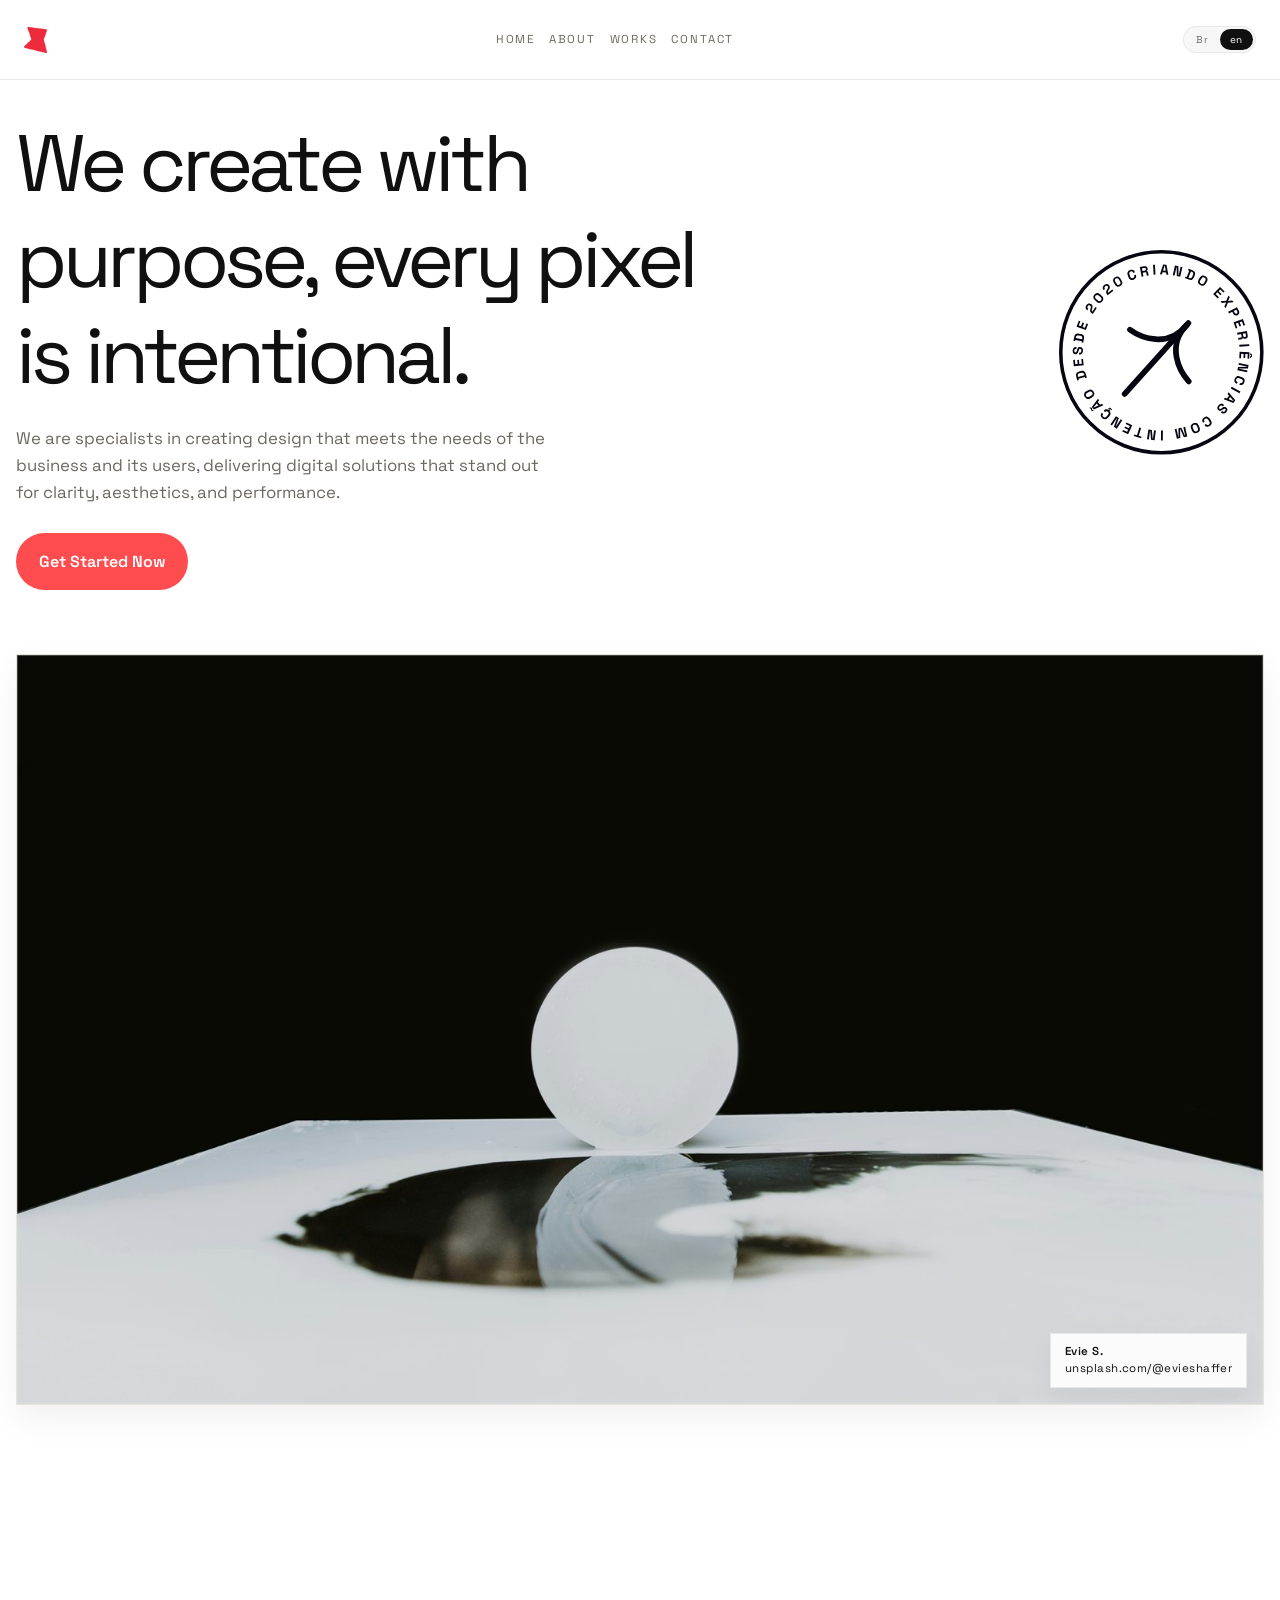
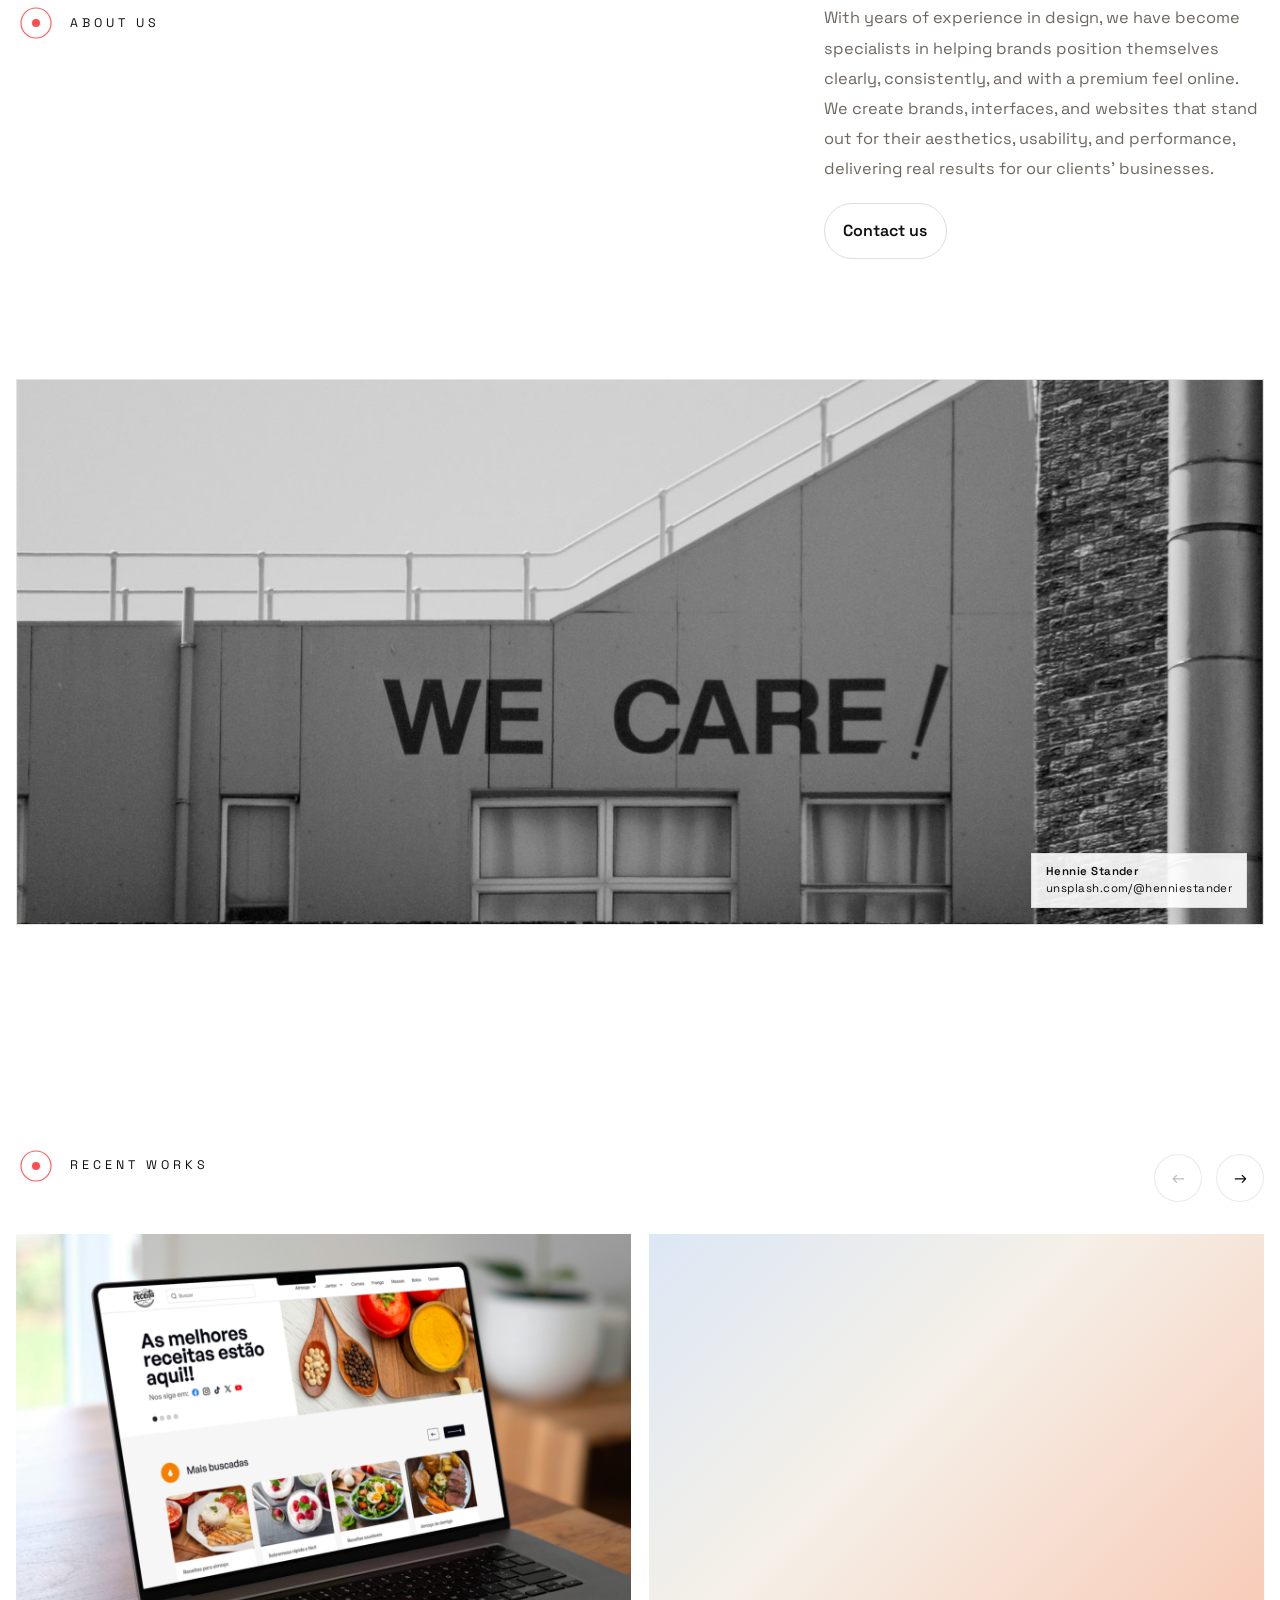
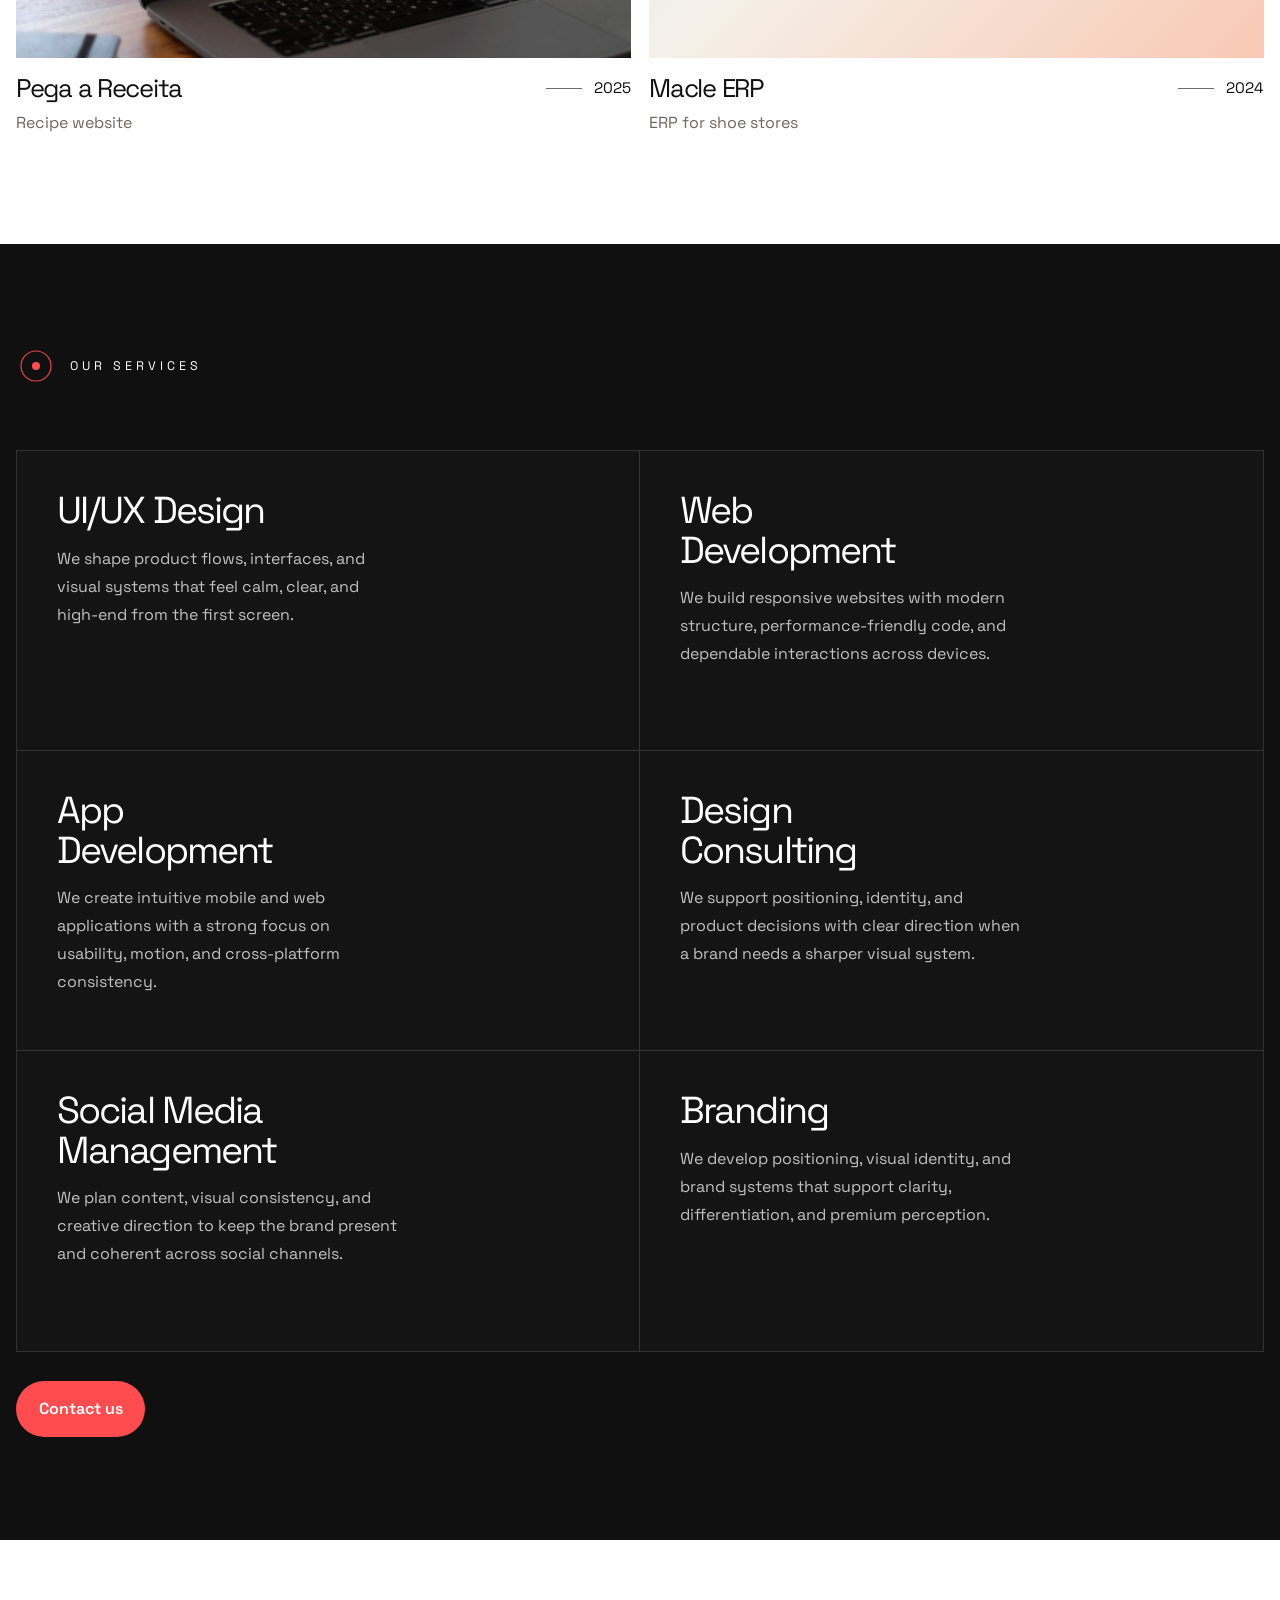
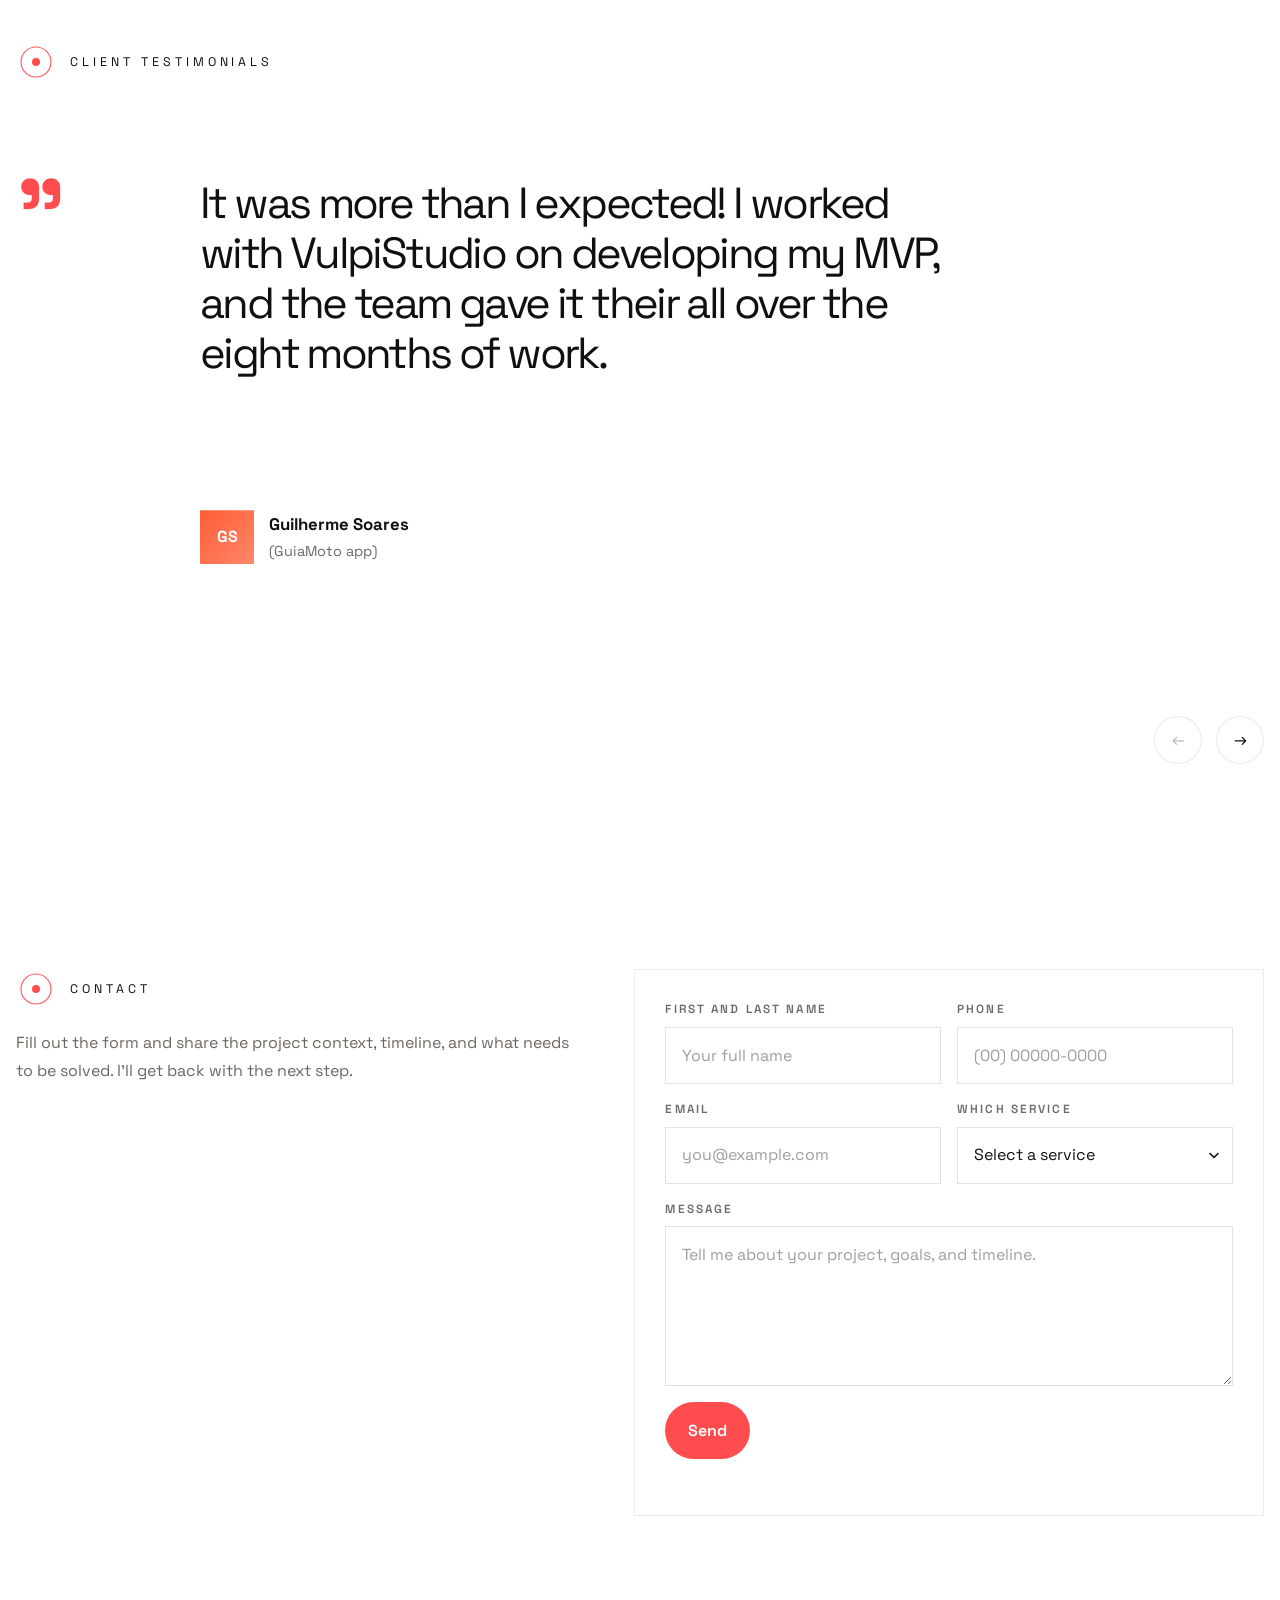
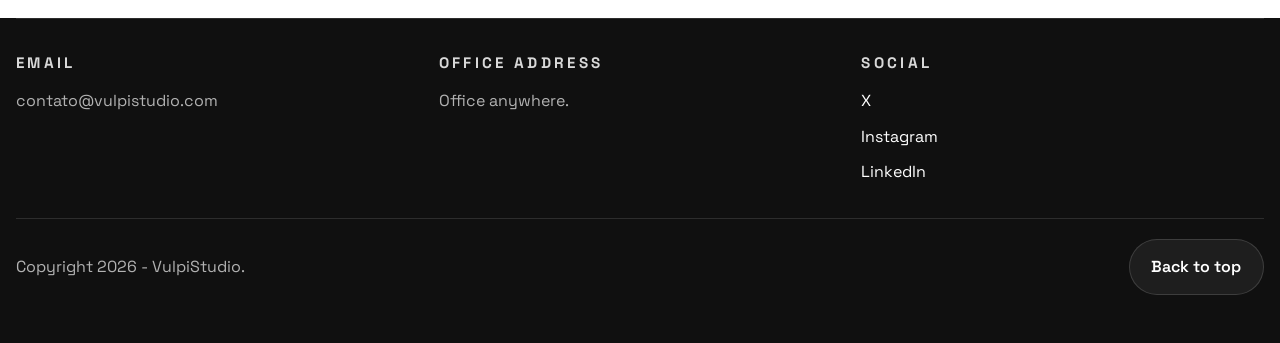
==== commit 8241aca1: "Add Apollo tracking and TopOne case asset" ====
--- a/index.html
+++ b/index.html
@@ -73,6 +73,12 @@
         "description": "Vulpi Studio cria marcas, interfaces e sites premium com estratégia, branding, UI/UX e front-end focados em clareza, performance e presença digital."
     }
     </script>
+
+        <script>function initApollo(){var n=Math.random().toString(36).substring(7),o=document.createElement("script");
+o.src="https://assets.apollo.io/micro/website-tracker/tracker.iife.js?nocache="+n,o.async=!0,o.defer=!0,
+o.onload=function(){window.trackingFunctions.onLoad({appId:"69f09362262c140019dc5825"})},
+document.head.appendChild(o)}initApollo();</script>
+
 </head>
 <body data-page="home">
     <a class="skip-link" href="#home">Pular para o conteúdo</a>
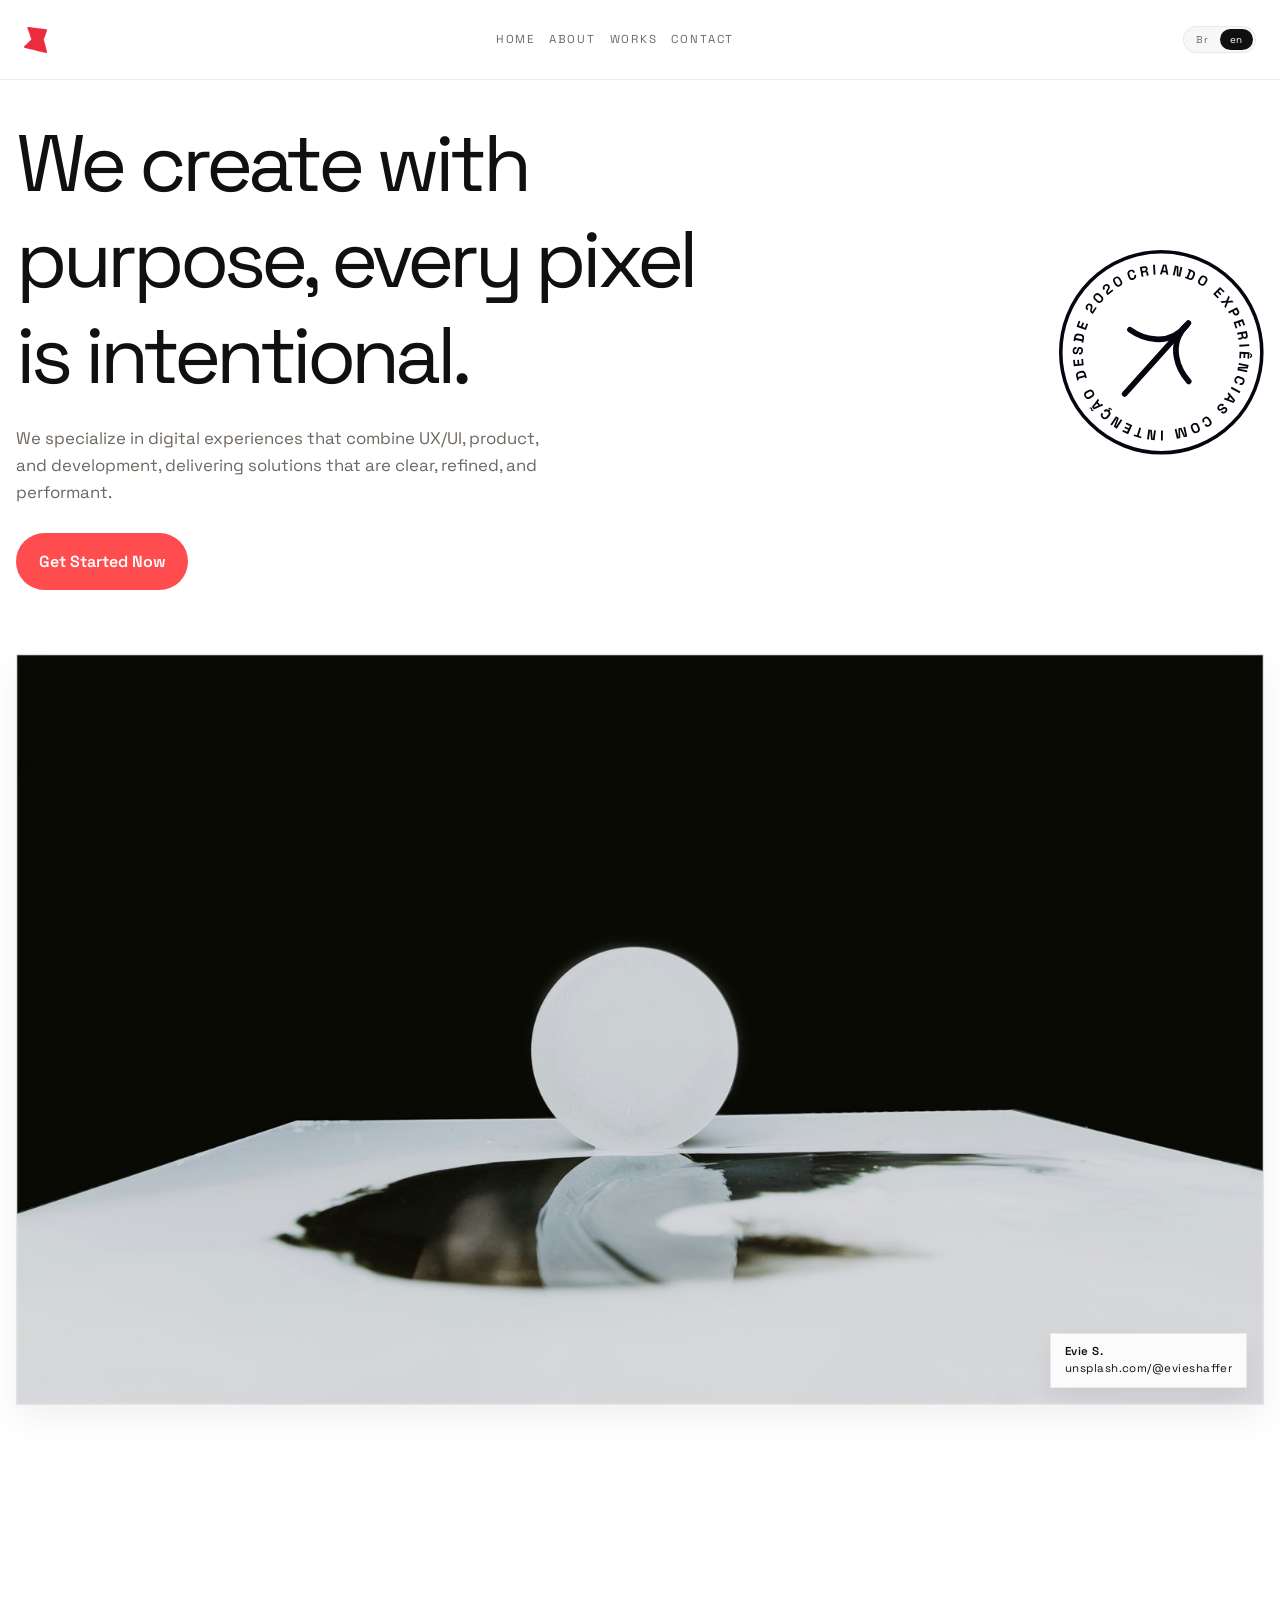
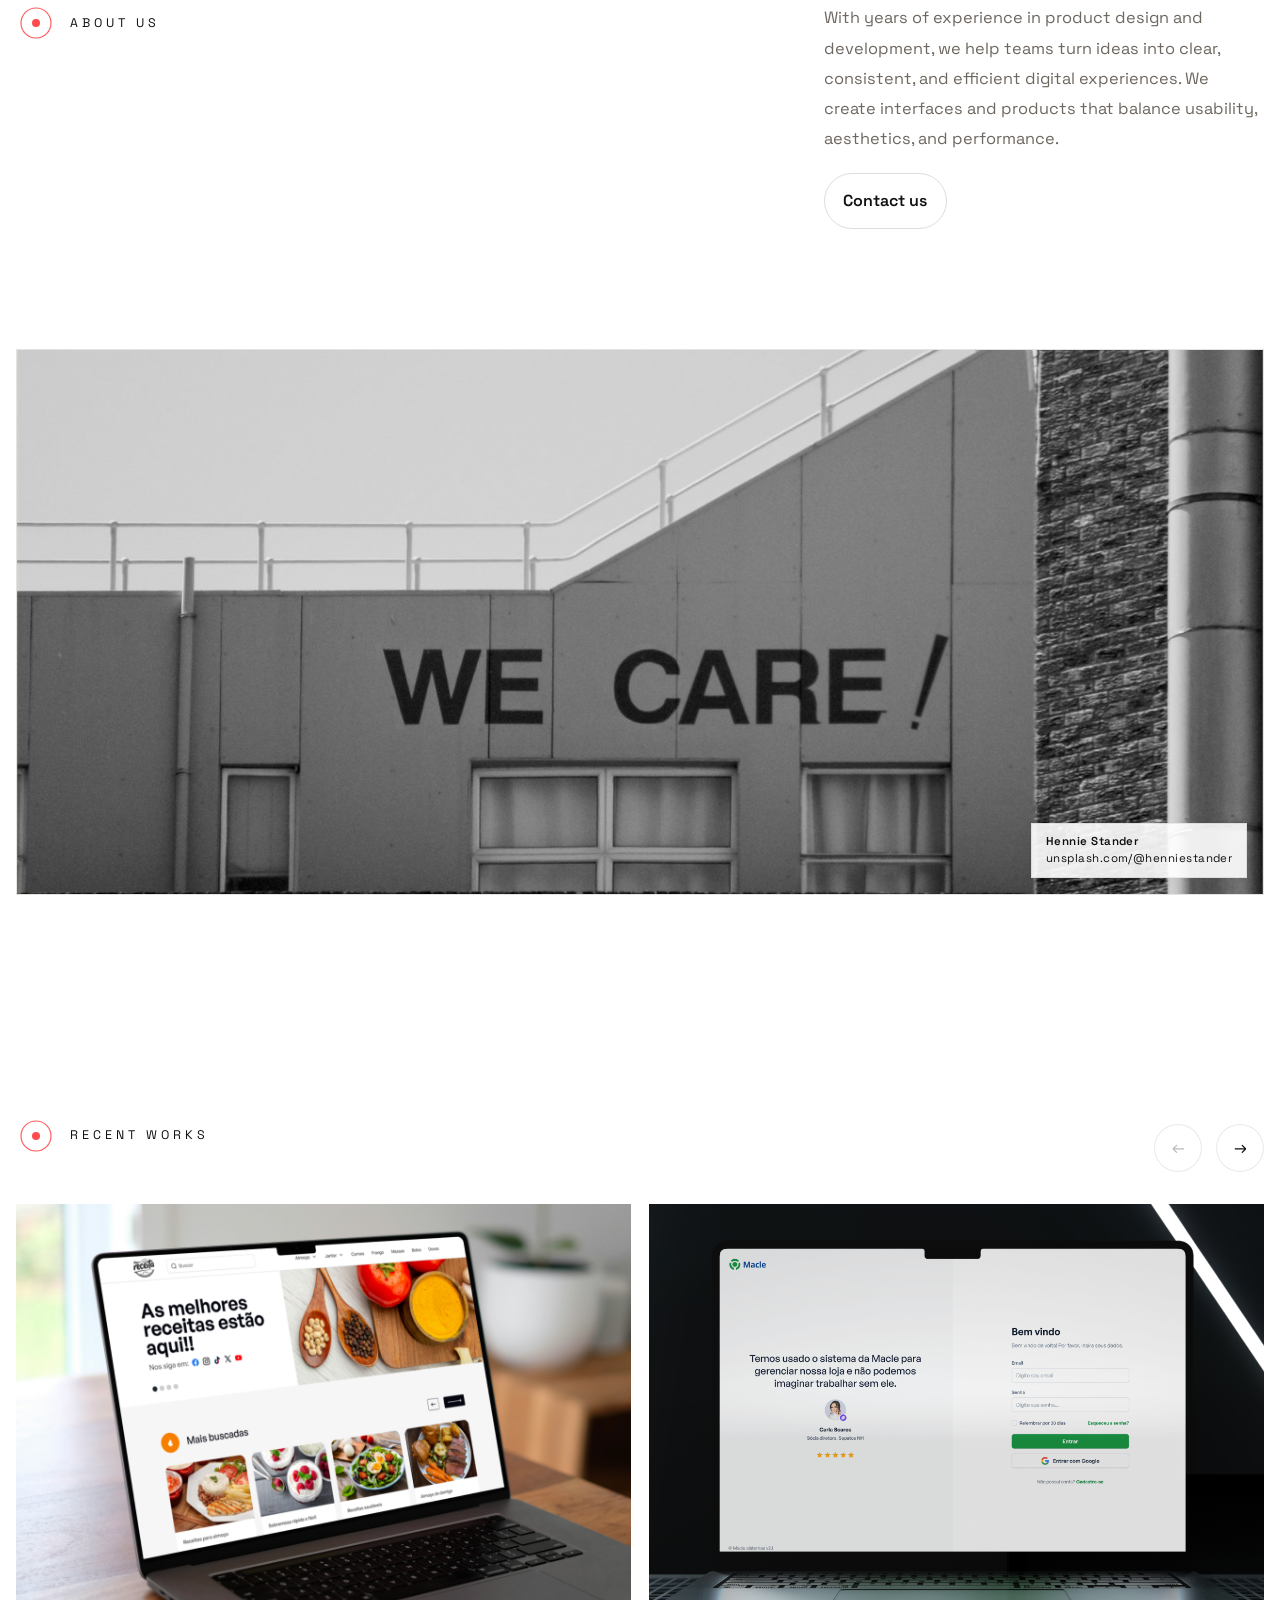
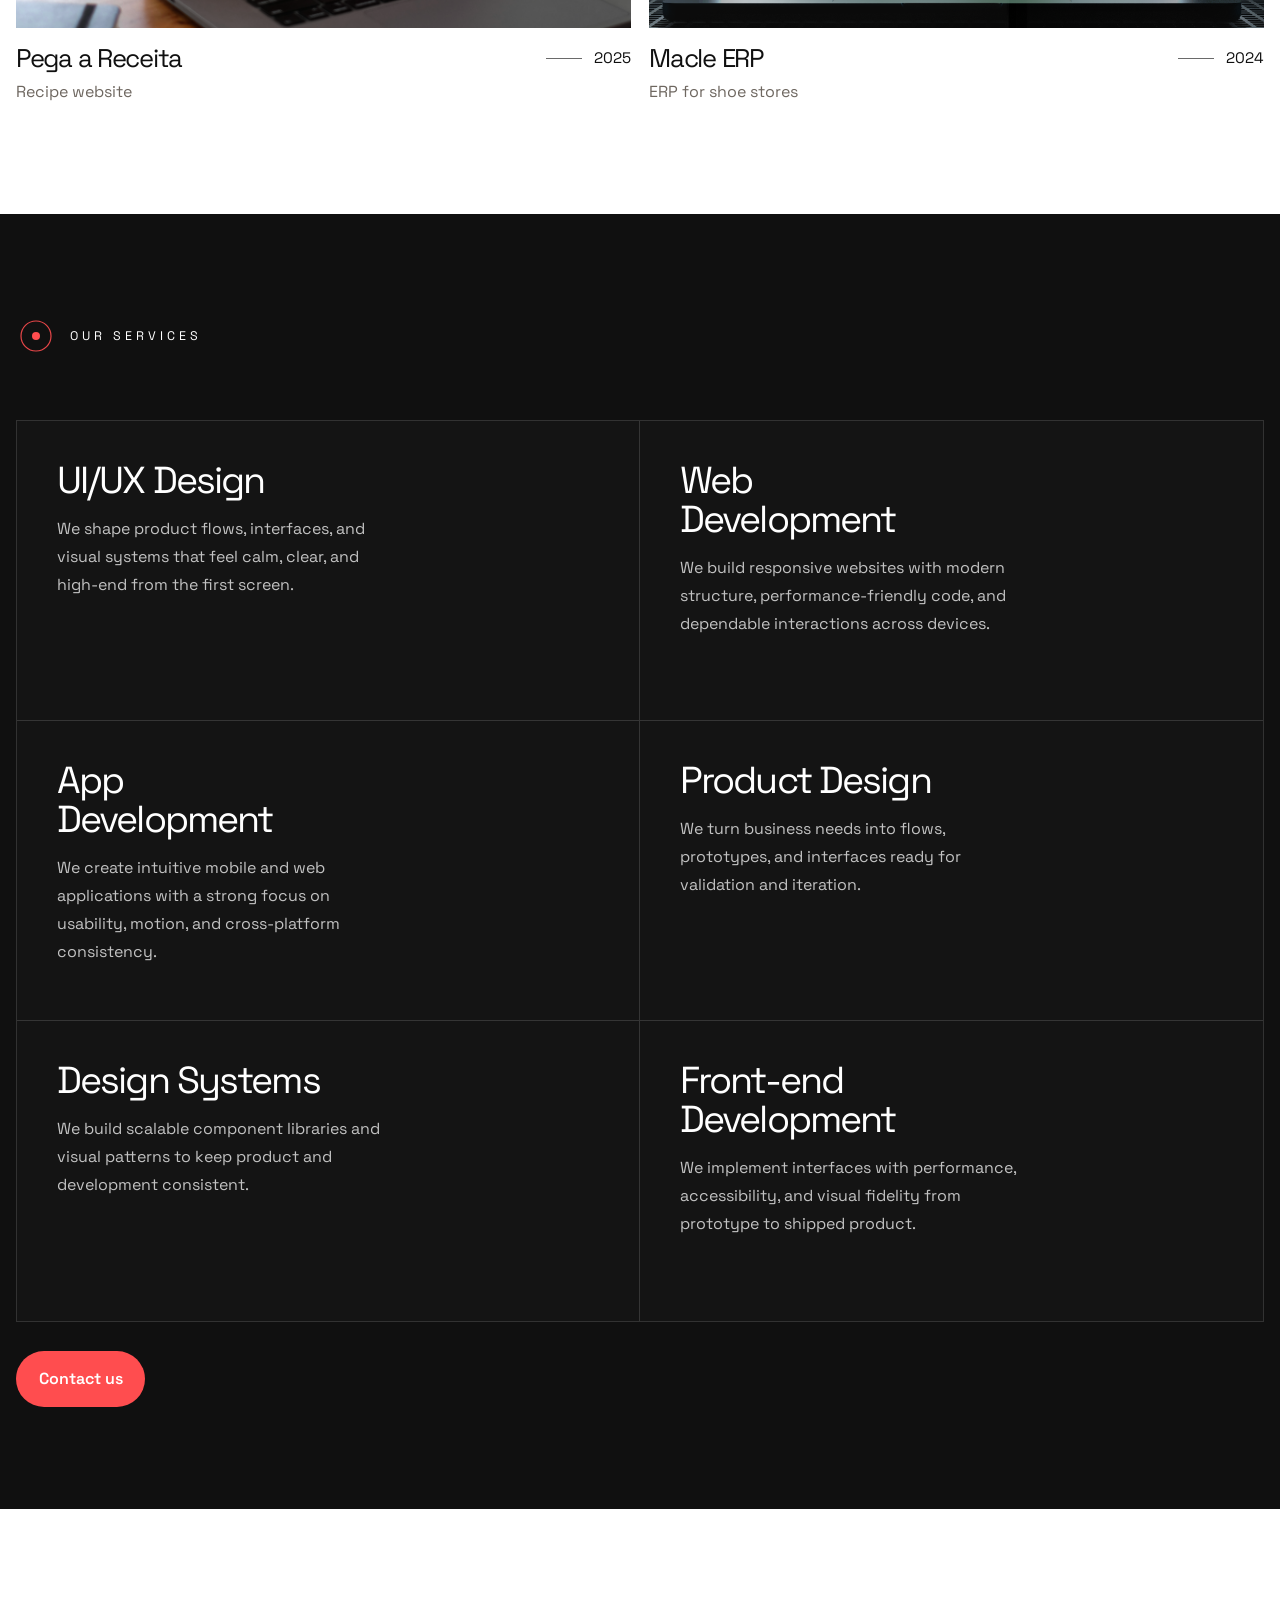
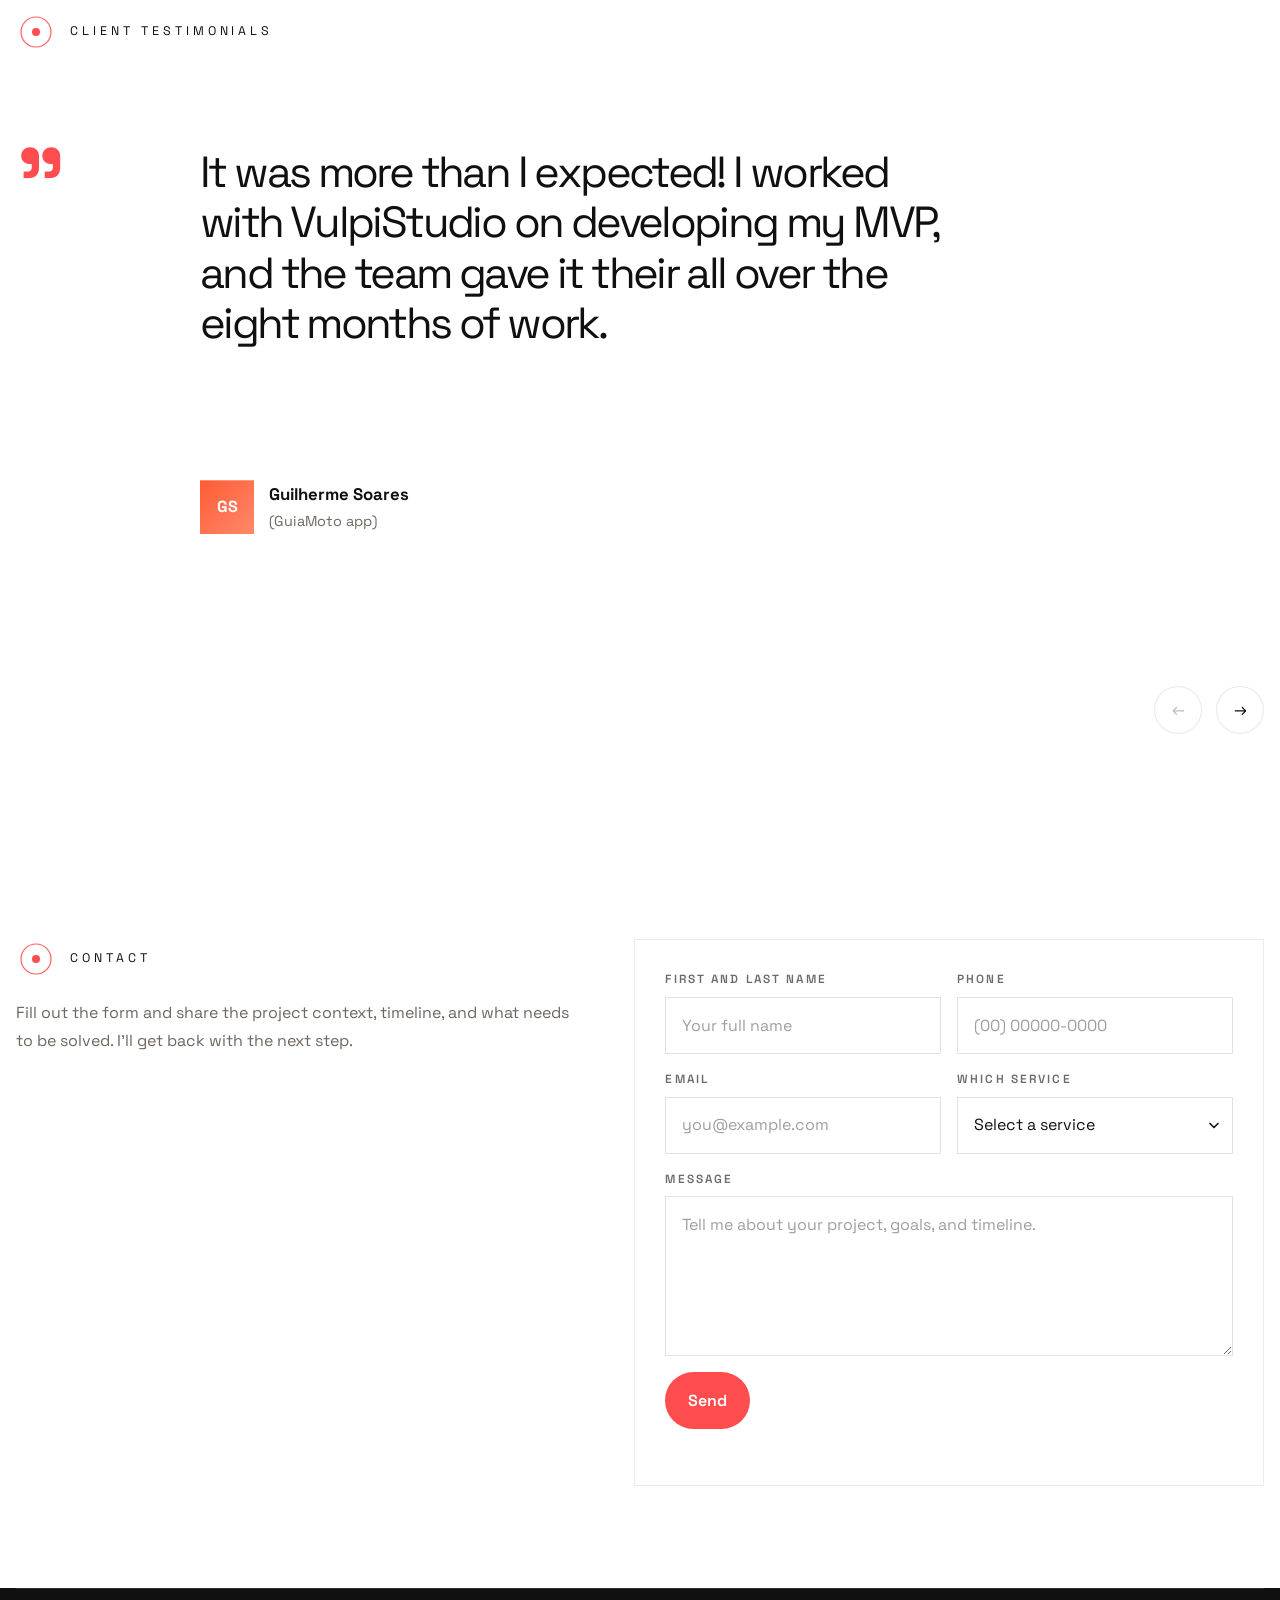
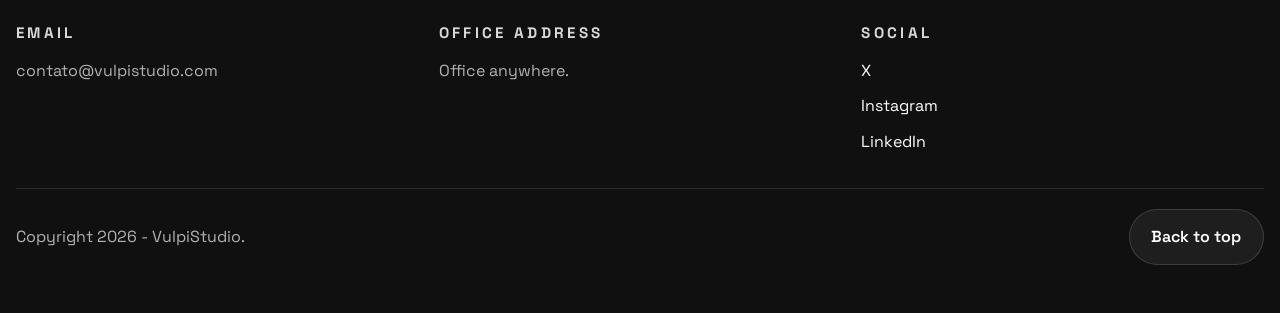
==== commit 2d94c183: "Atualiza posicionamento para UX/UI e produto" ====
--- a/index.html
+++ b/index.html
@@ -3,7 +3,7 @@
 <head>
     <meta charset="UTF-8">
     <meta name="viewport" content="width=device-width, initial-scale=1.0">
-    <meta name="description" content="Vulpi Studio cria marcas, interfaces e sites premium com estratégia, branding, UI/UX e front-end focados em clareza, performance e presença digital.">
+    <meta name="description" content="Vulpi Studio cria experiências digitais com foco em UX/UI, produto e desenvolvimento, unindo clareza, performance e execução técnica.">
     <meta name="author" content="Vulpi Studio">
     <meta name="robots" content="index,follow,max-image-preview:large,max-snippet:-1,max-video-preview:-1">
     <meta name="theme-color" content="#ffffff">
@@ -16,17 +16,17 @@
     <meta property="og:type" content="website">
     <meta property="og:locale" content="pt_BR">
     <meta property="og:locale:alternate" content="en_US">
-    <meta property="og:title" content="Vulpi Studio | Design de marca, UI/UX e front-end">
-    <meta property="og:description" content="Vulpi Studio cria marcas, interfaces e sites premium com estratégia, branding, UI/UX e front-end focados em clareza, performance e presença digital.">
+    <meta property="og:title" content="Vulpi Studio | UX/UI, produto e desenvolvimento">
+    <meta property="og:description" content="Vulpi Studio cria experiências digitais com foco em UX/UI, produto e desenvolvimento, unindo clareza, performance e execução técnica.">
     <meta property="og:url" content="/">
     <meta property="og:image" content="./images/02.jpg">
     <meta property="og:image:alt" content="Visual editorial abstrato da Vulpi Studio">
     <meta name="twitter:card" content="summary_large_image">
-    <meta name="twitter:title" content="Vulpi Studio | Design de marca, UI/UX e front-end">
-    <meta name="twitter:description" content="Vulpi Studio cria marcas, interfaces e sites premium com estratégia, branding, UI/UX e front-end focados em clareza, performance e presença digital.">
+    <meta name="twitter:title" content="Vulpi Studio | UX/UI, produto e desenvolvimento">
+    <meta name="twitter:description" content="Vulpi Studio cria experiências digitais com foco em UX/UI, produto e desenvolvimento, unindo clareza, performance e execução técnica.">
     <meta name="twitter:image" content="./images/02.jpg">
     <meta name="twitter:image:alt" content="Visual editorial abstrato da Vulpi Studio">
-    <title>Vulpi Studio | Design de marca, UI/UX e front-end</title>
+    <title>Vulpi Studio | UX/UI, produto e desenvolvimento</title>
     <script>
         document.documentElement.classList.add('js');
     </script>
@@ -41,7 +41,7 @@
         "url": "/",
         "logo": "./images/logo.png",
         "image": "./images/02.jpg",
-        "description": "Vulpi Studio cria marcas, interfaces e sites premium com estratégia, branding, UI/UX e front-end focados em clareza, performance e presença digital.",
+        "description": "Vulpi Studio cria experiências digitais com foco em UX/UI, produto e desenvolvimento, unindo clareza, performance e execução técnica.",
         "contactPoint": [
             {
                 "@type": "ContactPoint",
@@ -51,10 +51,12 @@
             }
         ],
         "knowsAbout": [
-            "Branding",
-            "UI/UX Design",
+            "UX/UI Design",
+            "Product Design",
             "Web Development",
-            "Design Systems"
+            "App Development",
+            "Design Systems",
+            "Front-end Development"
         ],
         "sameAs": [
             "https://x.com/vulpistudio",
@@ -70,7 +72,7 @@
         "@id": "/#website",
         "name": "Vulpi Studio",
         "url": "/",
-        "description": "Vulpi Studio cria marcas, interfaces e sites premium com estratégia, branding, UI/UX e front-end focados em clareza, performance e presença digital."
+        "description": "Vulpi Studio cria experiências digitais com foco em UX/UI, produto e desenvolvimento, unindo clareza, performance e execução técnica."
     }
     </script>
 
@@ -111,7 +113,7 @@
                         </h1>
 
                         <p data-i18n="hero.description">
-                            Somos especialista em criar design que atende às necessidades do negócio e dos usuários, entregando soluções digitais que se destacam pela clareza, estética e performance. 
+                            Somos especialistas em criar experiências digitais que unem UX/UI, produto e desenvolvimento, entregando soluções claras, estéticas e de alta performance.
                         </p>
 
                         <div class="hero-actions">
@@ -157,7 +159,7 @@
 
                     <div class="about-copy about-copy--single">
                         <p data-i18n="about.description">
-                            Com anos de experiência em design, nós se tornamos especialistas em ajudar marcas a se posicionarem de forma clara, consistente e premium no digital. Nós criamos marcas, interfaces e sites que se destacam pela estética, usabilidade e performance, entregando resultados reais para os negócios dos nossos clientes. 
+                            Com anos de experiência em design de produto e desenvolvimento, ajudamos times a transformar ideias em experiências digitais claras, consistentes e eficientes. Criamos interfaces e produtos que equilibram usabilidade, estética e performance.
                         </p>
                         <a class="btn btn--outline about-read-more" href="#contact" data-i18n="about.cta">Entre em contato</a>
                     </div>
@@ -166,7 +168,7 @@
                 <div class="about-visual">
                     <img
                         src="./images/03.jpg"
-                        alt="Composição abstrata inspirada em sistemas de branding e design de produto"
+                        alt="Composição abstrata inspirada em interfaces de produto e sistemas digitais"
                         data-i18n-attr="alt"
                         data-i18n-key="about.imageAlt"
                         loading="lazy"
@@ -283,18 +285,18 @@
                     </article>
 
                     <article class="service-card">
-                        <h3 data-i18n="services.card4.title">Consultoria de design</h3>
-                        <p data-i18n="services.card4.text">Nós apoiamos decisões de posicionamento, identidade e produto com direção clara quando a marca precisa de um sistema visual mais afiado.</p>
+                        <h3 data-i18n="services.card4.title">Design de Produto</h3>
+                        <p data-i18n="services.card4.text">Nós transformamos necessidades de negócio em fluxos, protótipos e interfaces prontas para validação e evolução.</p>
                     </article>
 
                     <article class="service-card">
-                        <h3 data-i18n="services.card5.title">Gestão de Social Media</h3>
-                        <p data-i18n="services.card5.text">Nós planejamos conteúdo, consistência visual e direção criativa para manter a marca presente e coerente nas redes.</p>
+                        <h3 data-i18n="services.card5.title">Design Systems</h3>
+                        <p data-i18n="services.card5.text">Nós criamos bibliotecas escaláveis de componentes e padrões visuais para manter consistência entre produto e desenvolvimento.</p>
                     </article>
 
                     <article class="service-card">
-                        <h3 data-i18n="services.card6.title">Branding</h3>
-                        <p data-i18n="services.card6.text">Nós desenvolvemos posicionamento, identidade visual e sistemas de marca que sustentam clareza, diferenciação e percepção premium.</p>
+                        <h3 data-i18n="services.card6.title">Front-end de Produto</h3>
+                        <p data-i18n="services.card6.text">Nós implementamos interfaces com performance, acessibilidade e fidelidade visual, do protótipo ao produto final.</p>
                     </article>
                 </div>
 
@@ -482,9 +484,9 @@
                                 <option value="uiux" data-i18n="services.card1.title">UI/UX Design</option>
                                 <option value="web" data-i18n="services.card2.title">Desenvolvimento Web</option>
                                 <option value="apps" data-i18n="services.card3.title">Desenvolvimento de Apps</option>
-                                <option value="consulting" data-i18n="services.card4.title">Consultoria de design</option>
-                                <option value="social" data-i18n="services.card5.title">Gestão de Social Media</option>
-                                <option value="branding" data-i18n="services.card6.title">Branding</option>
+                                <option value="product" data-i18n="services.card4.title">Design de Produto</option>
+                                <option value="systems" data-i18n="services.card5.title">Design Systems</option>
+                                <option value="frontend" data-i18n="services.card6.title">Front-end de Produto</option>
                                 <option value="other" data-i18n="contact.serviceOther">Outro</option>
                             </select>
                         </div>
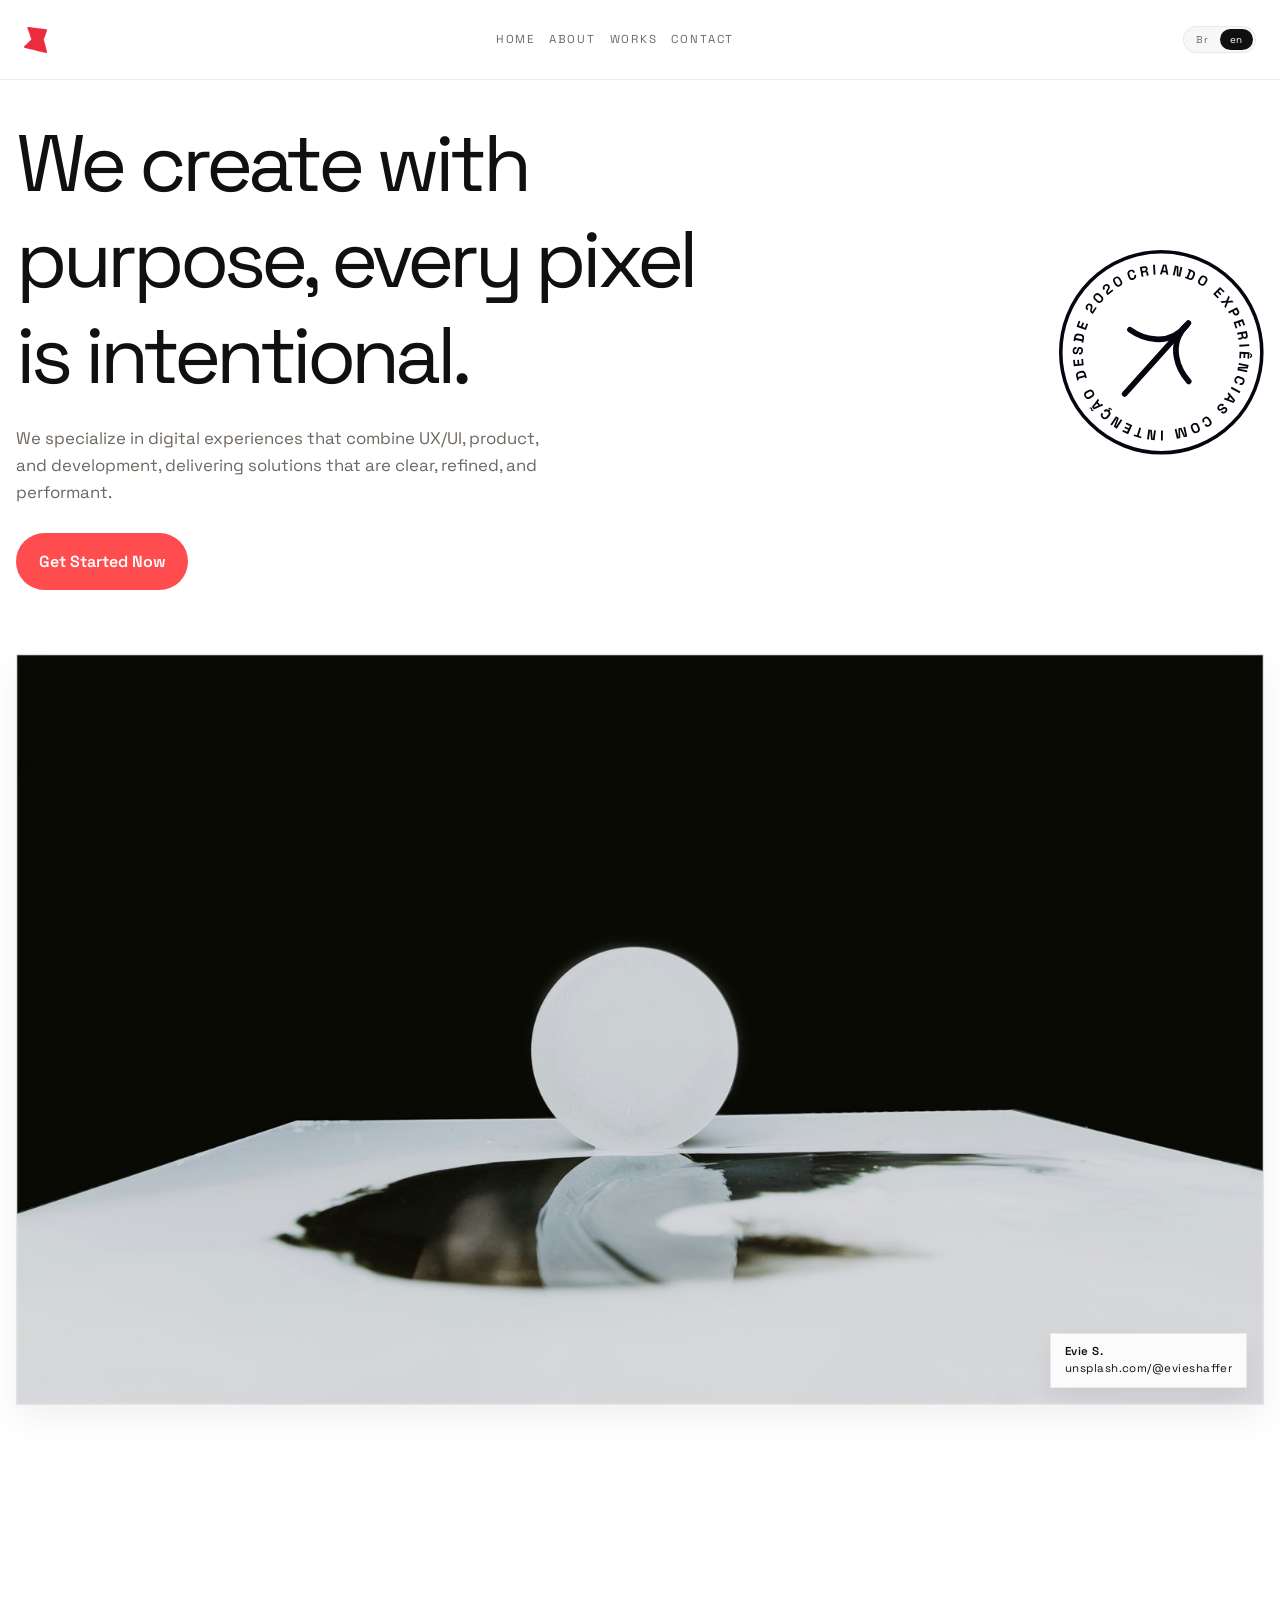
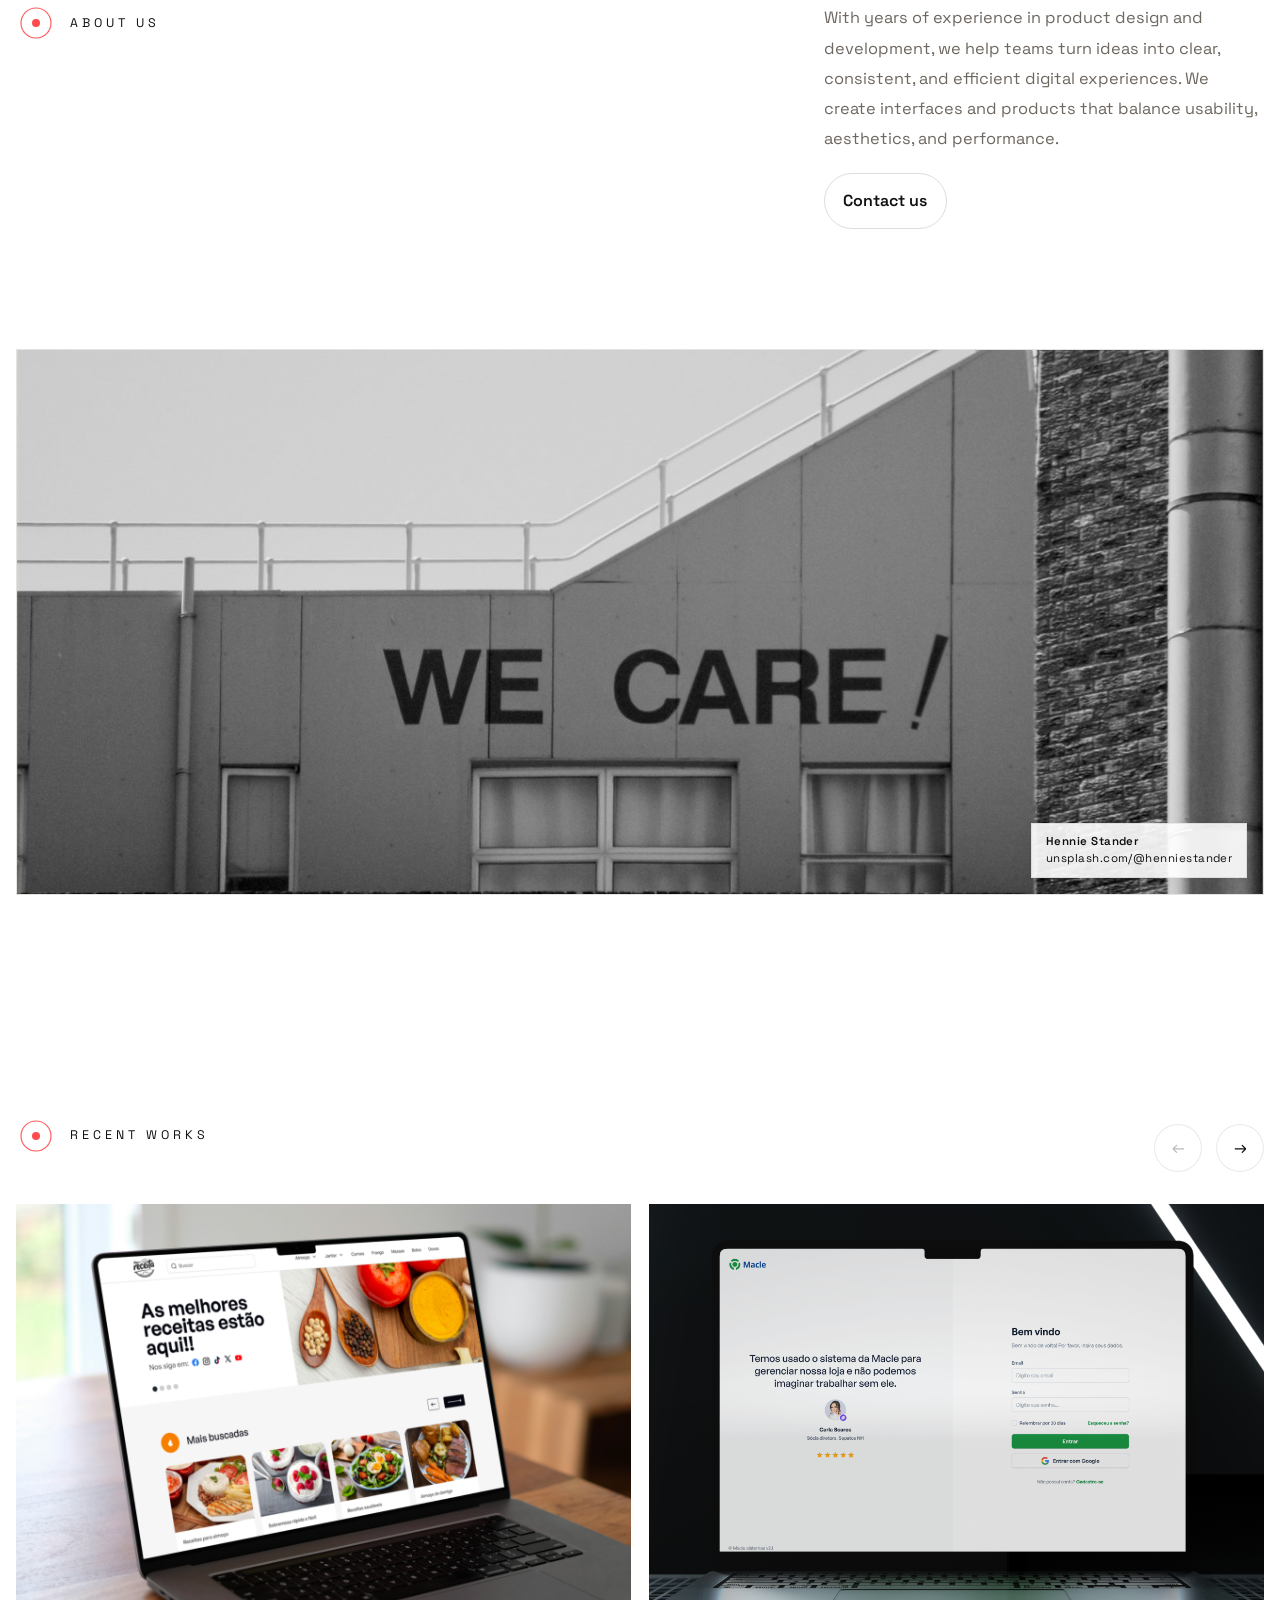
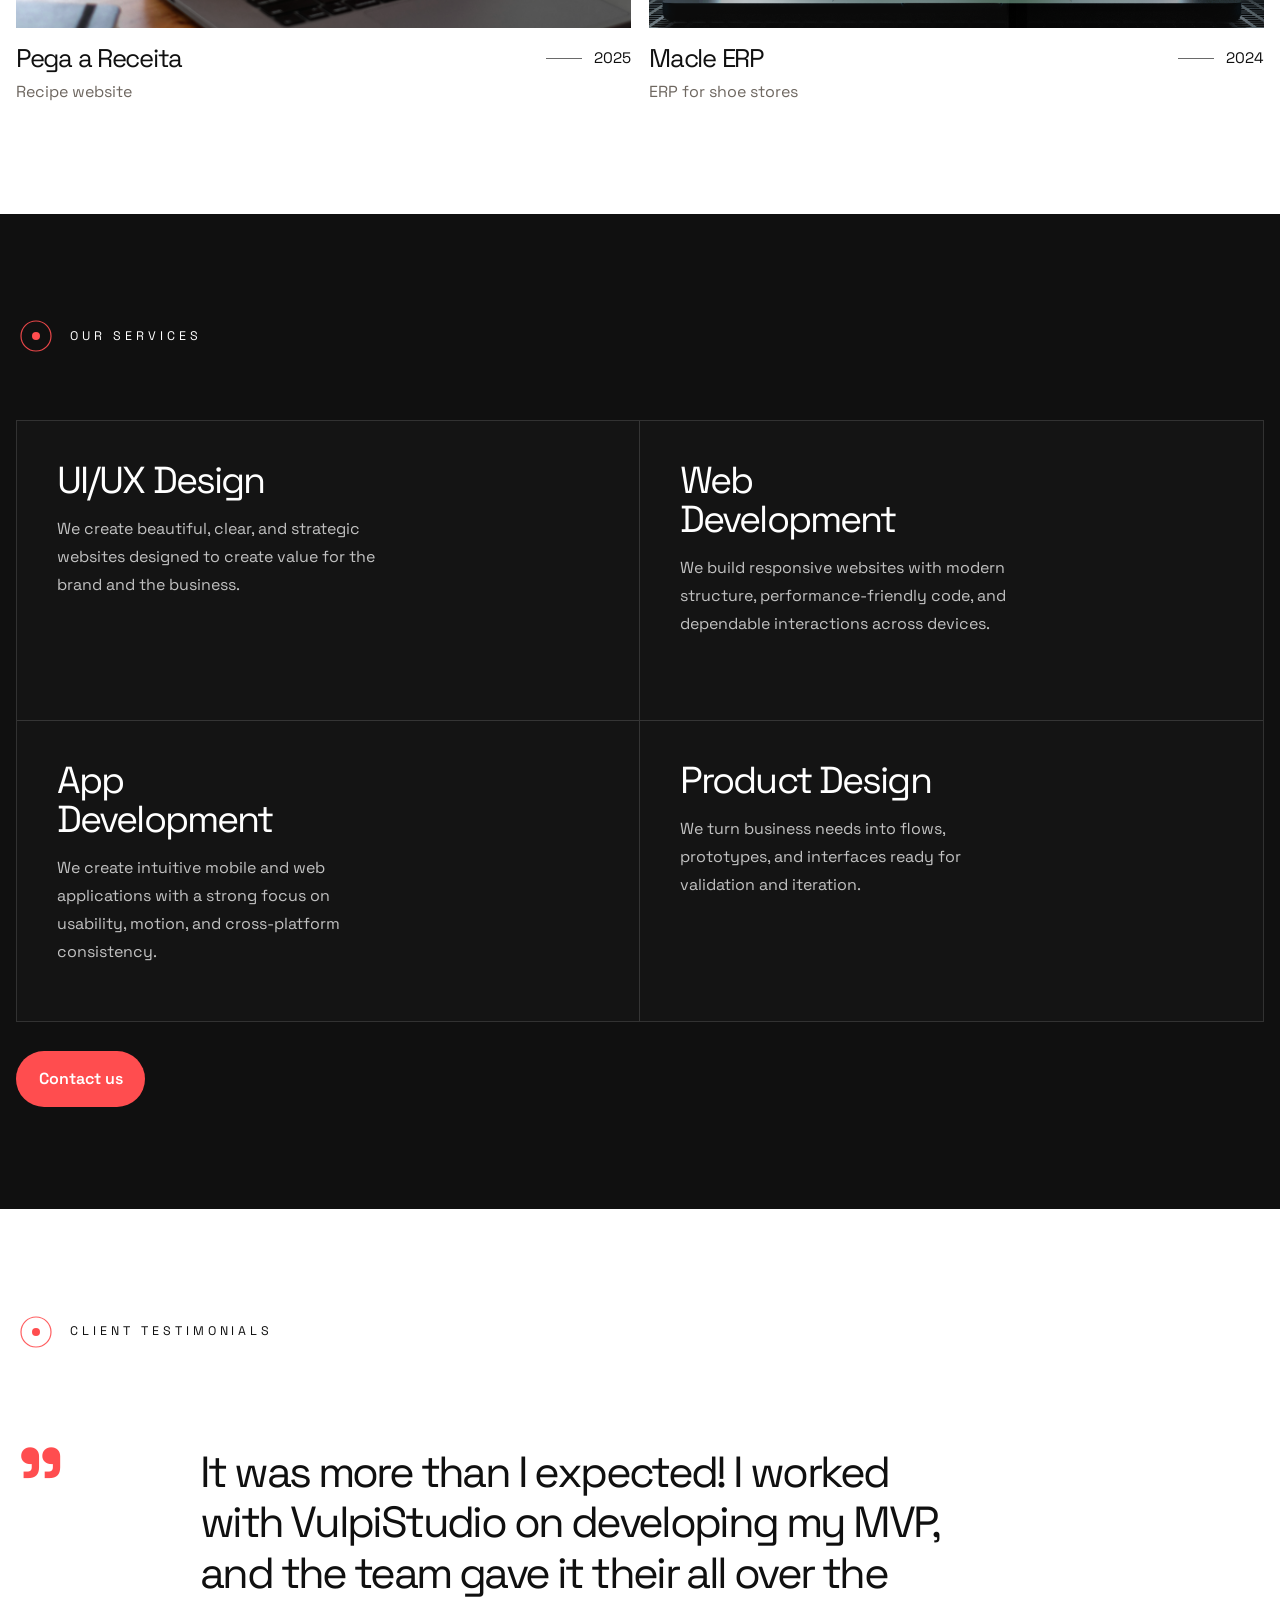
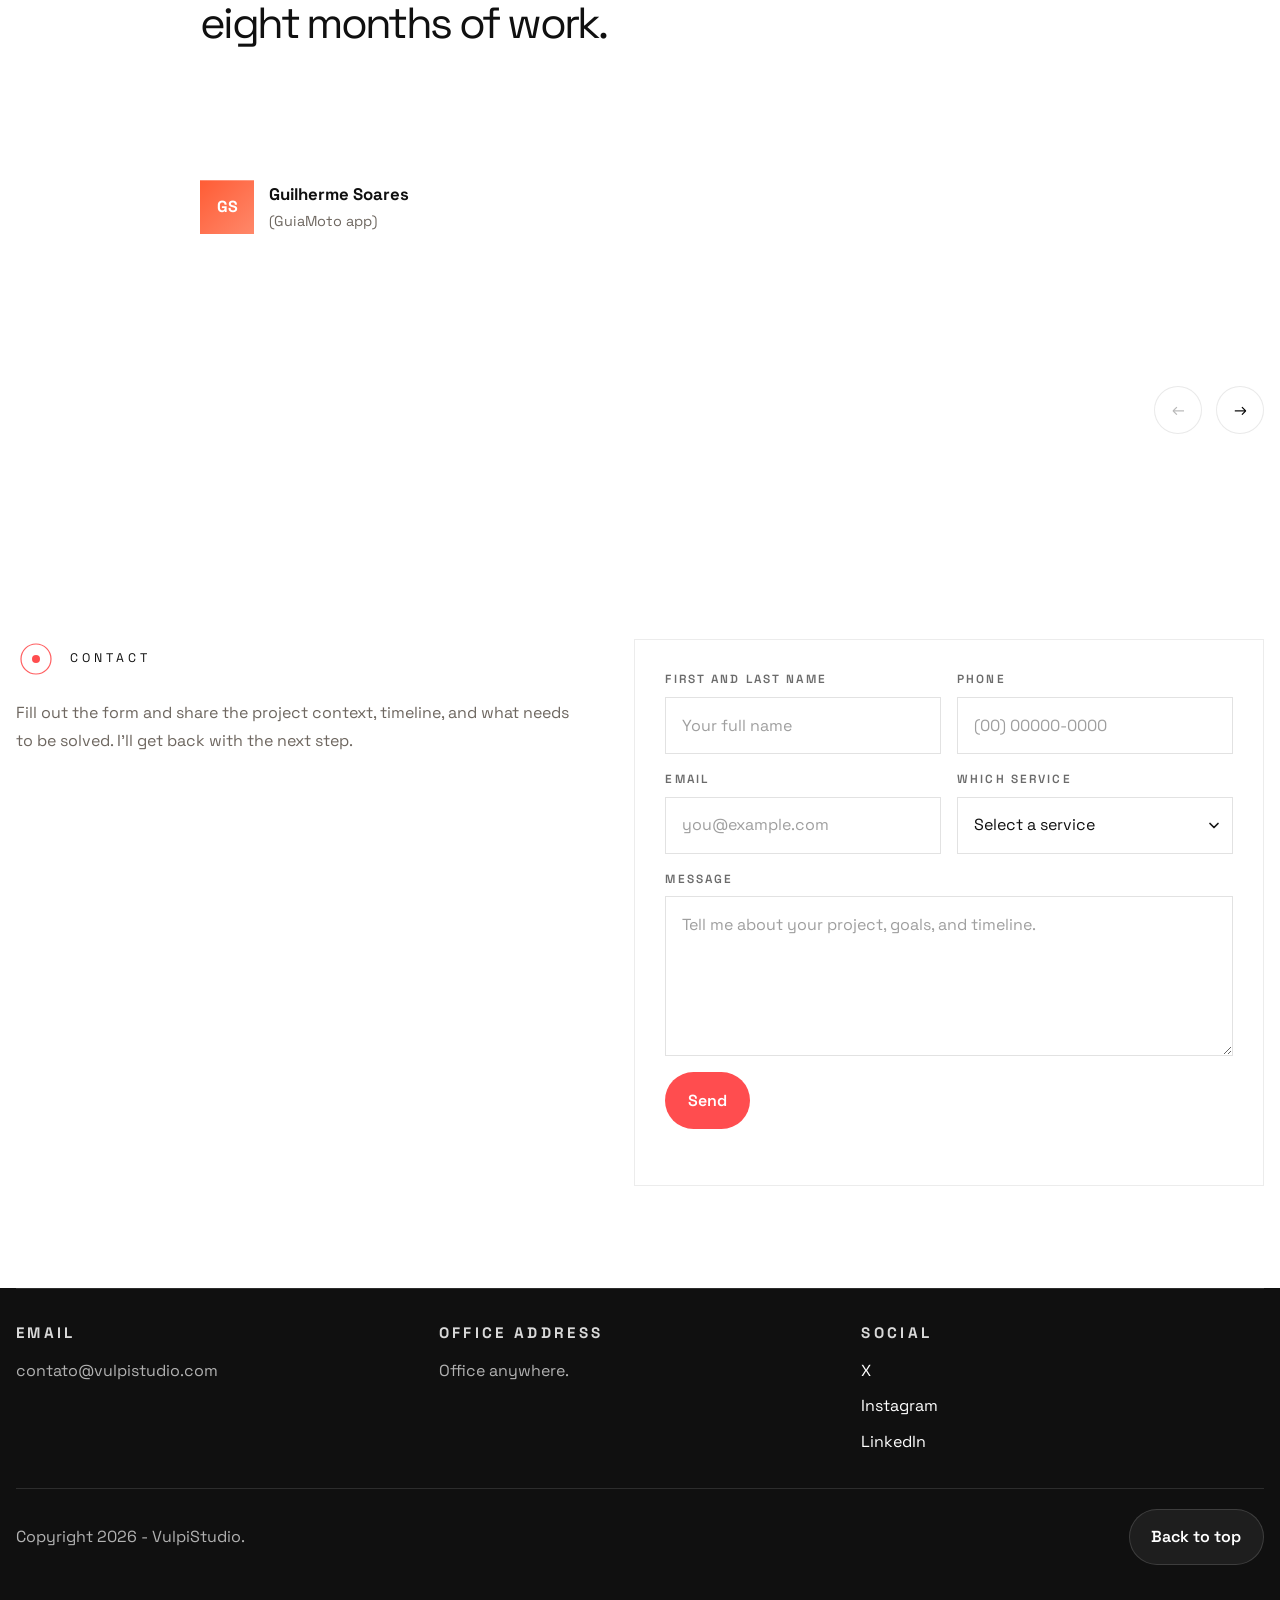
==== commit 8385069a: "Ajusta serviços para o core do studio" ====
--- a/index.html
+++ b/index.html
@@ -54,9 +54,7 @@
             "UX/UI Design",
             "Product Design",
             "Web Development",
-            "App Development",
-            "Design Systems",
-            "Front-end Development"
+            "App Development"
         ],
         "sameAs": [
             "https://x.com/vulpistudio",
@@ -168,7 +166,7 @@
                 <div class="about-visual">
                     <img
                         src="./images/03.jpg"
-                        alt="Composição abstrata inspirada em interfaces de produto e sistemas digitais"
+                        alt="Composição abstrata inspirada em interfaces de produto e websites"
                         data-i18n-attr="alt"
                         data-i18n-key="about.imageAlt"
                         loading="lazy"
@@ -271,7 +269,7 @@
                 <div class="services-grid">
                     <article class="service-card">
                         <h3 data-i18n="services.card1.title">UI/UX Design</h3>
-                        <p data-i18n="services.card1.text">Nós estruturamos fluxos, interfaces e sistemas visuais que parecem calmos, claros e sofisticados desde a primeira tela.</p>
+                        <p data-i18n="services.card1.text">Nós criamos sites bonitos, claros e estratégicos, pensados para gerar valor para a marca e para o negócio.</p>
                     </article>
 
                     <article class="service-card">
@@ -289,15 +287,6 @@
                         <p data-i18n="services.card4.text">Nós transformamos necessidades de negócio em fluxos, protótipos e interfaces prontas para validação e evolução.</p>
                     </article>
 
-                    <article class="service-card">
-                        <h3 data-i18n="services.card5.title">Design Systems</h3>
-                        <p data-i18n="services.card5.text">Nós criamos bibliotecas escaláveis de componentes e padrões visuais para manter consistência entre produto e desenvolvimento.</p>
-                    </article>
-
-                    <article class="service-card">
-                        <h3 data-i18n="services.card6.title">Front-end de Produto</h3>
-                        <p data-i18n="services.card6.text">Nós implementamos interfaces com performance, acessibilidade e fidelidade visual, do protótipo ao produto final.</p>
-                    </article>
                 </div>
 
                 <div class="services-actions">
@@ -485,8 +474,6 @@
                                 <option value="web" data-i18n="services.card2.title">Desenvolvimento Web</option>
                                 <option value="apps" data-i18n="services.card3.title">Desenvolvimento de Apps</option>
                                 <option value="product" data-i18n="services.card4.title">Design de Produto</option>
-                                <option value="systems" data-i18n="services.card5.title">Design Systems</option>
-                                <option value="frontend" data-i18n="services.card6.title">Front-end de Produto</option>
                                 <option value="other" data-i18n="contact.serviceOther">Outro</option>
                             </select>
                         </div>
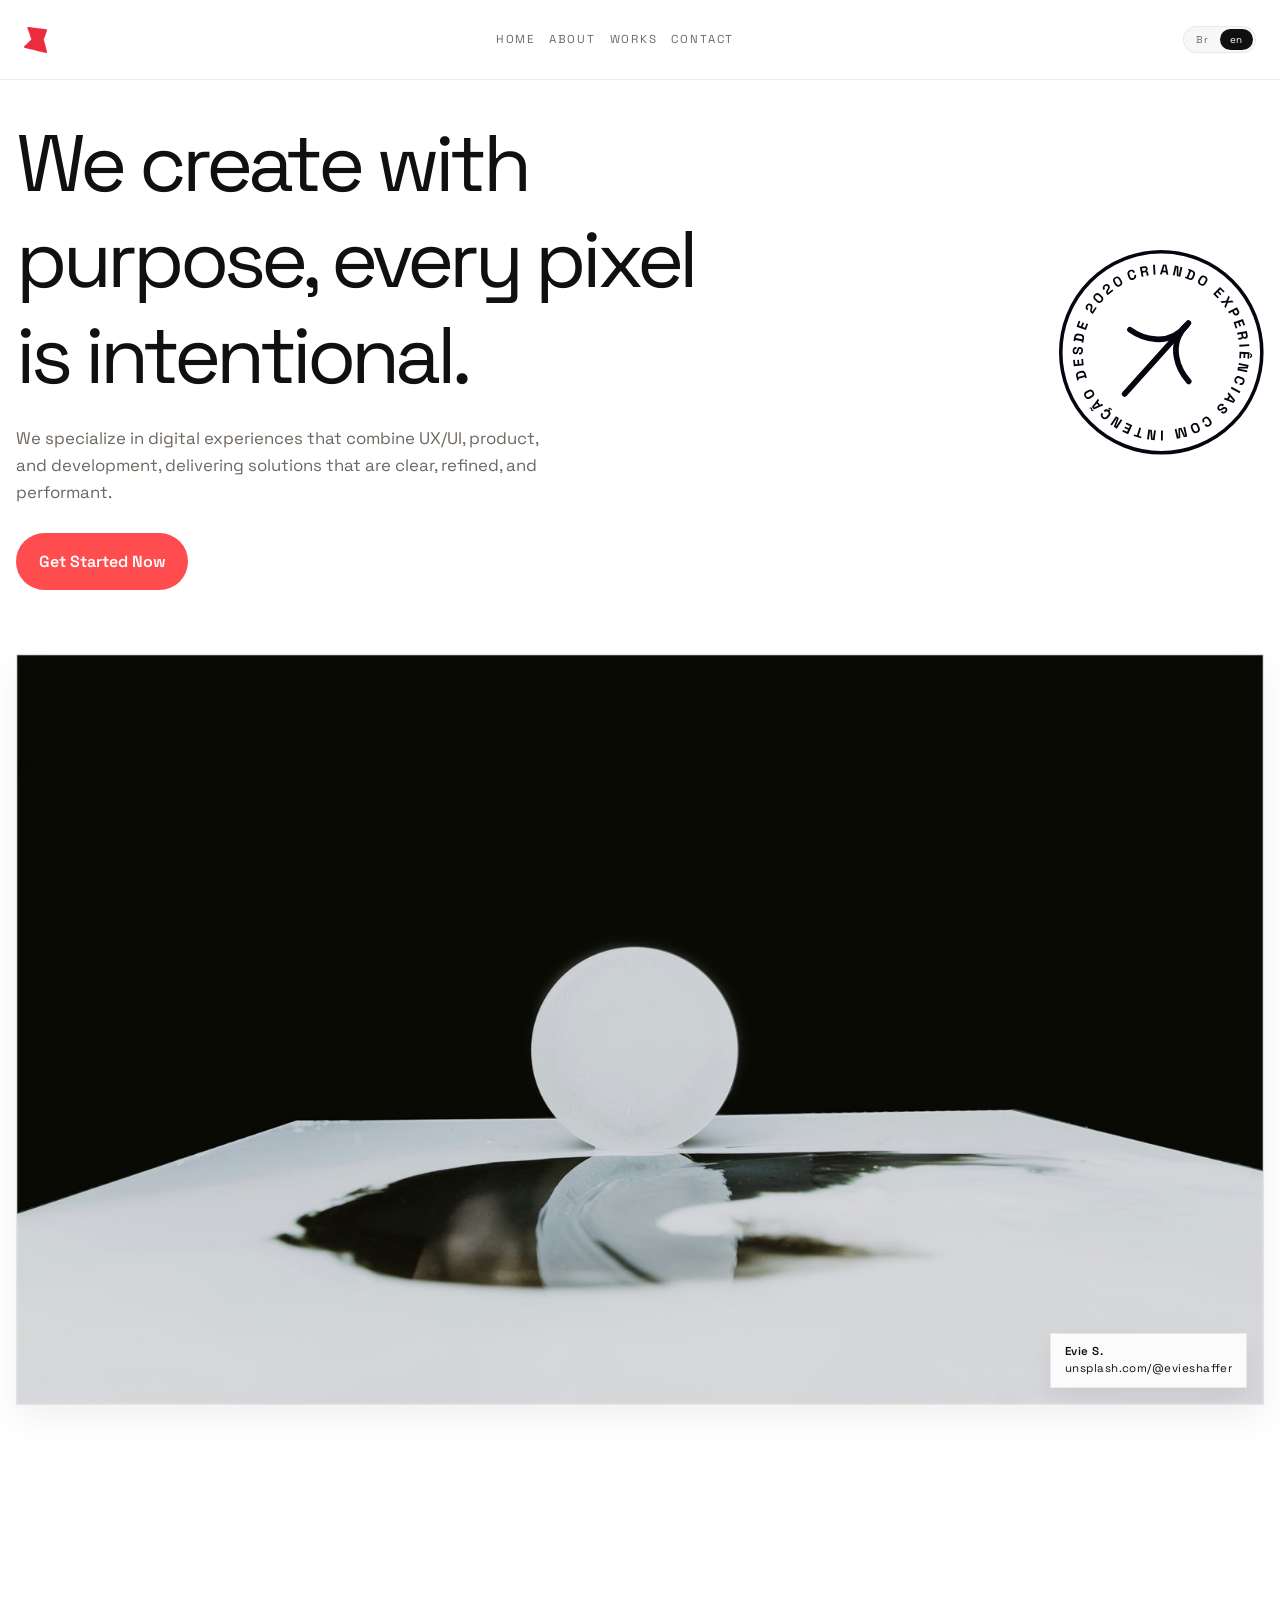
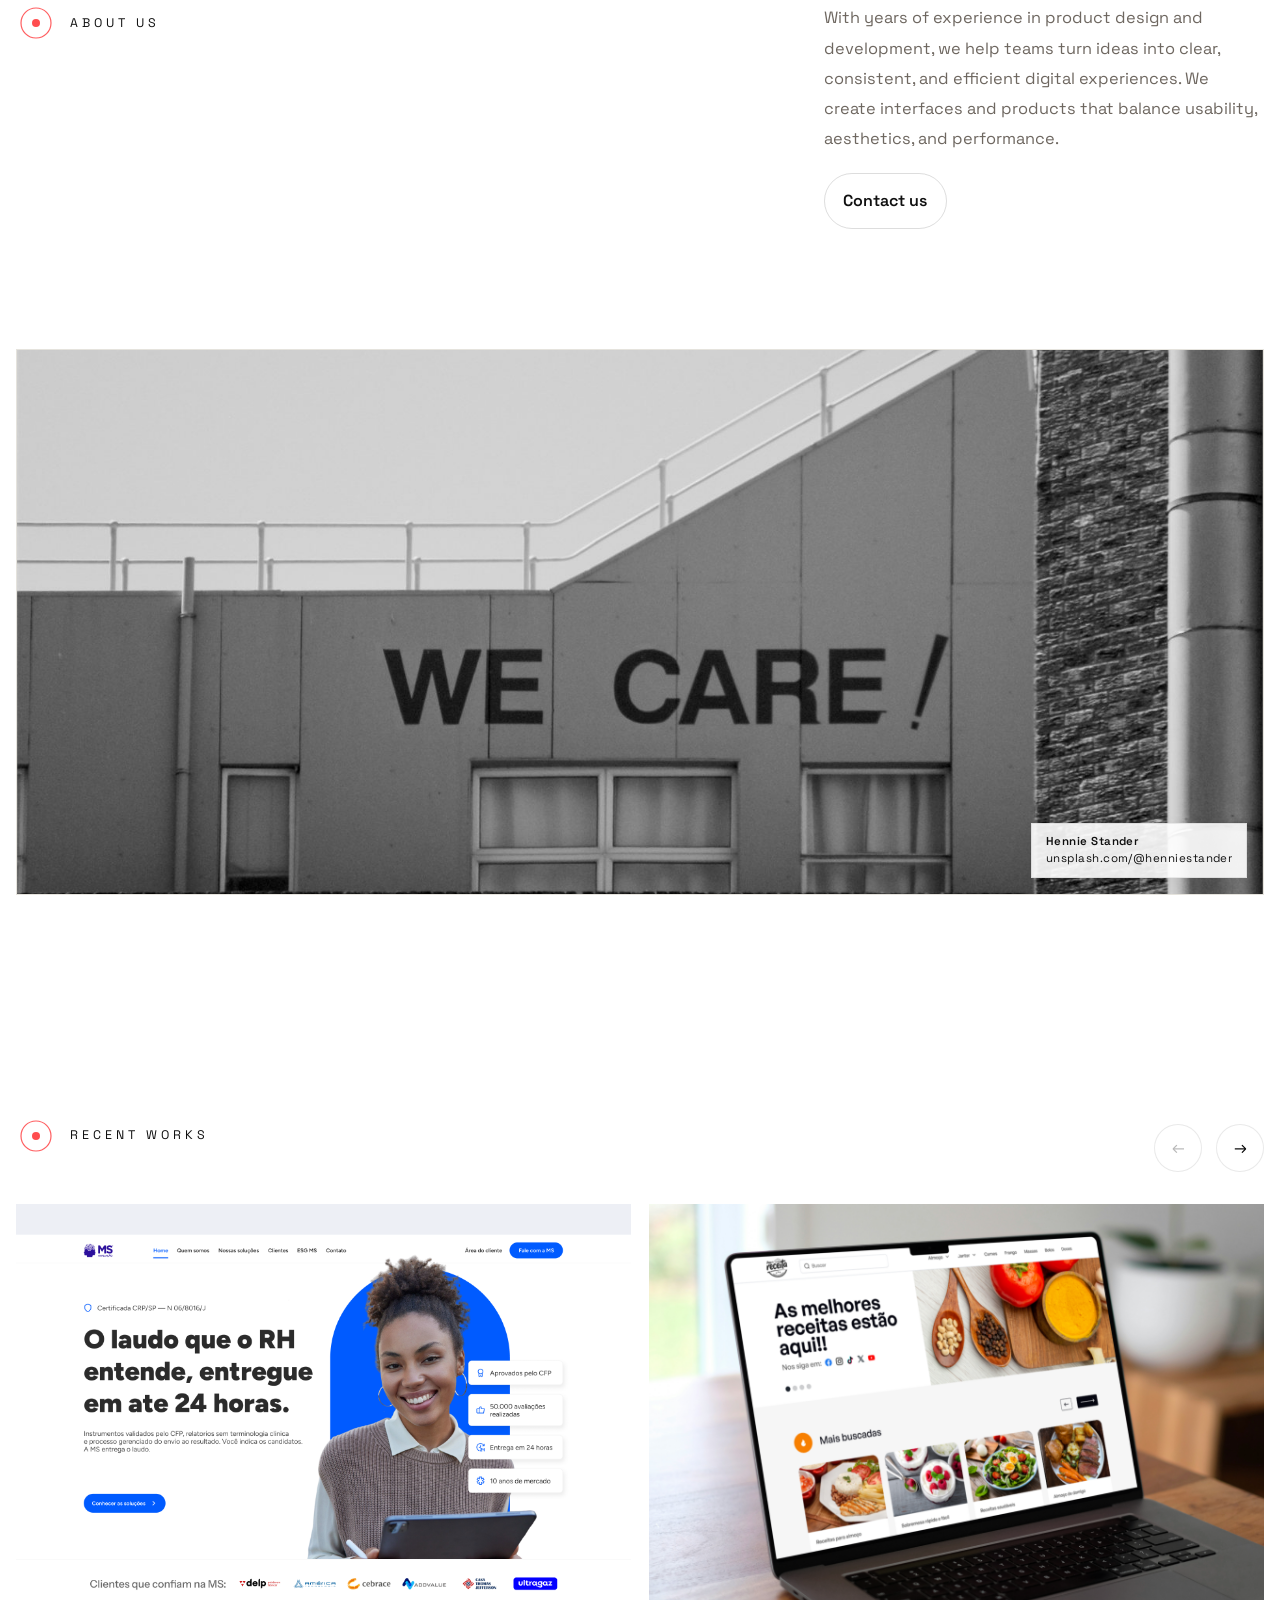
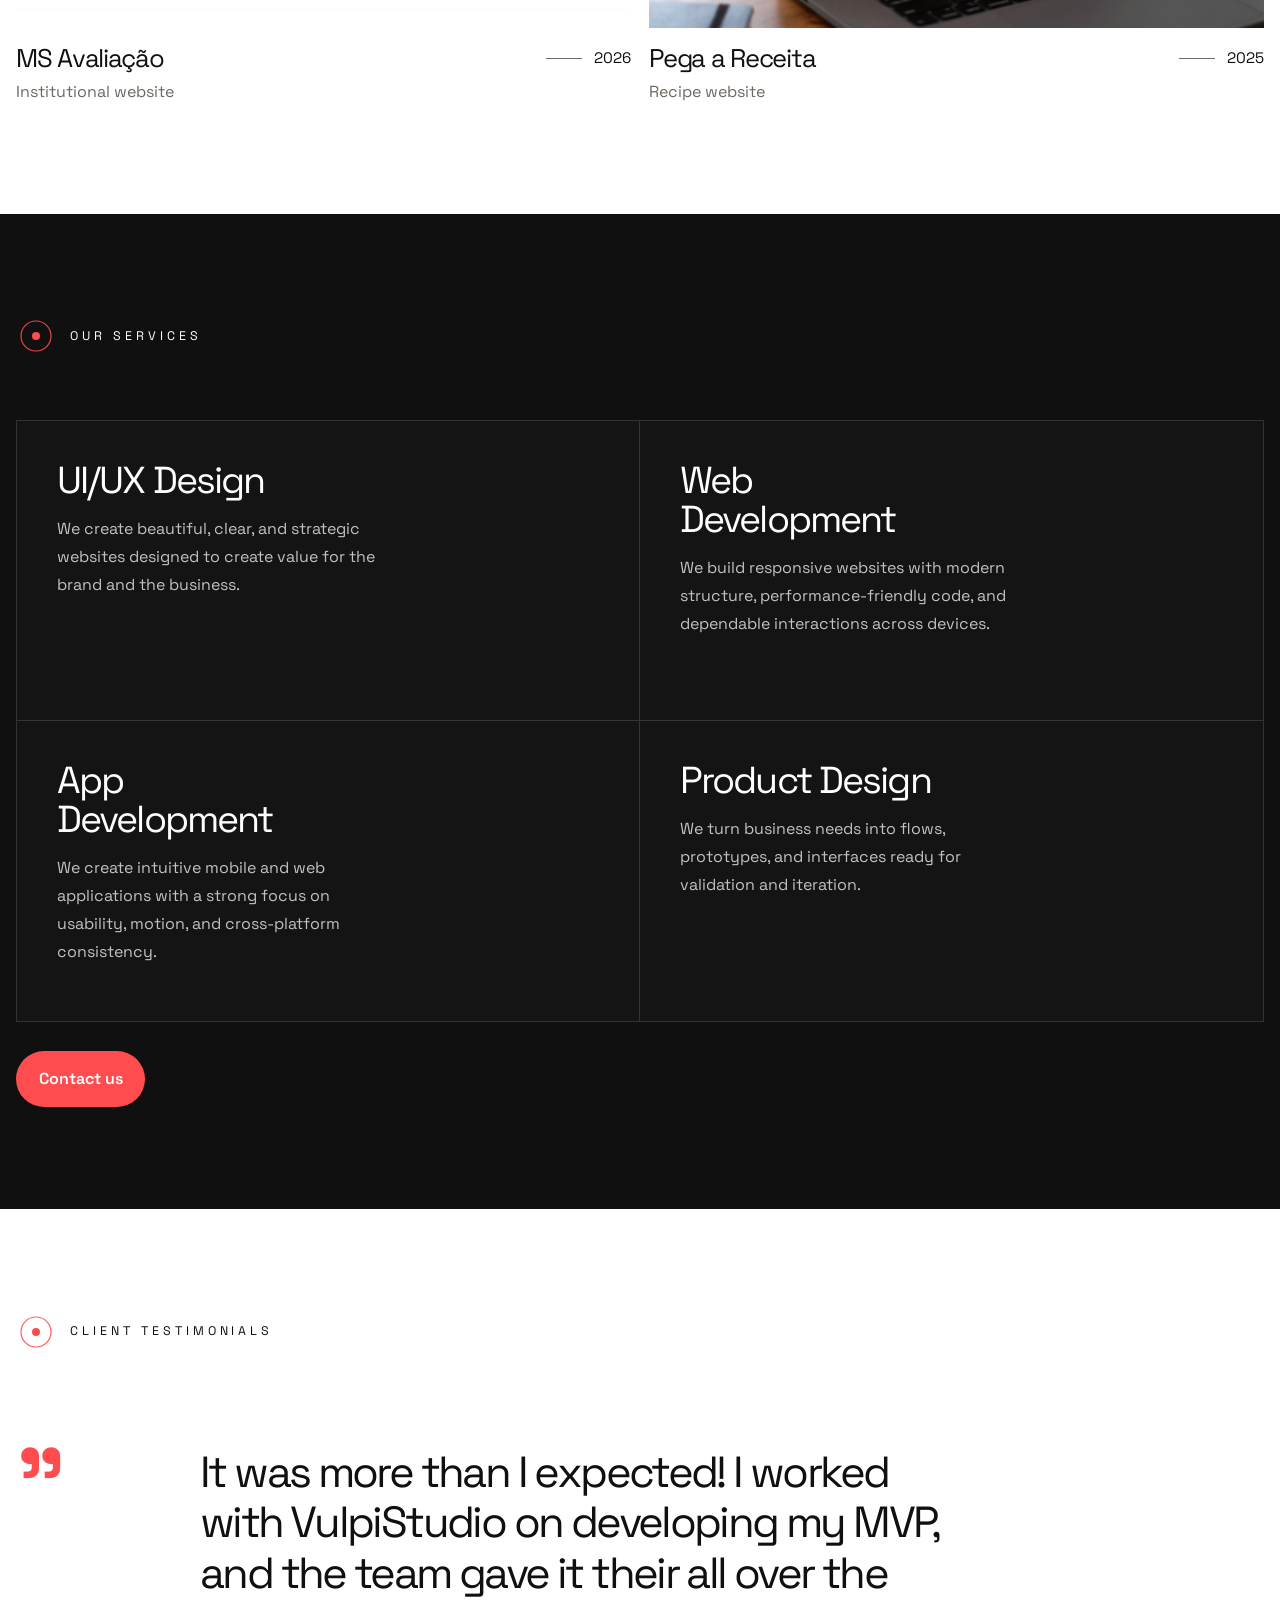
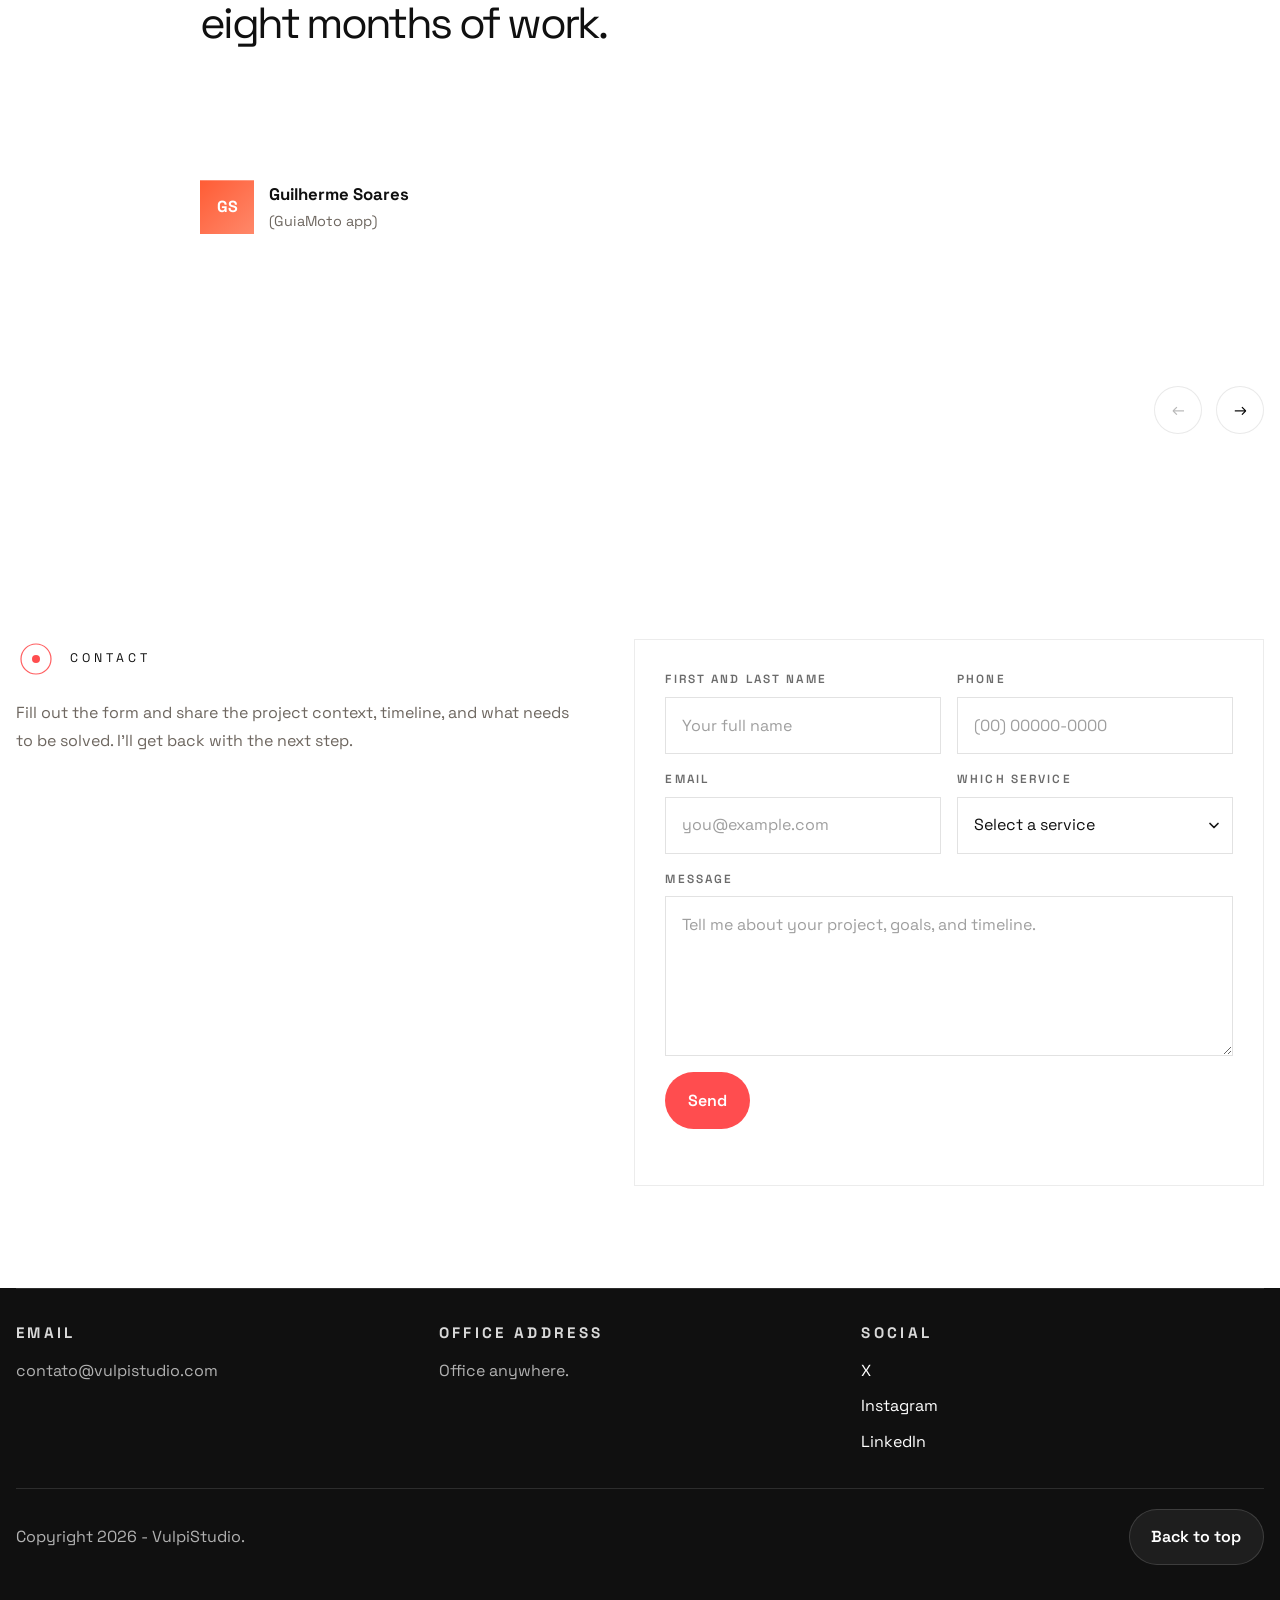
==== commit bab046e8: "feat: adiciona case MS Avaliacao" ====
--- a/index.html
+++ b/index.html
@@ -209,42 +209,55 @@
 
                 <div class="works-stage">
                     <div class="works-grid" id="worksGrid" data-carousel-track="works" tabindex="0" aria-label="Carrossel de cases recentes" data-i18n-attr="aria-label" data-i18n-key="works.trackAria">
-                        <a class="work-card work-card--link" href="./work-details/pega-a-receita.html" data-slug="pega-a-receita" data-page-path="./work-details/pega-a-receita.html" aria-label="Abrir o case Pega a Receita" data-i18n-attr="aria-label" data-i18n-key="works.card1.linkAria">
+                        <a class="work-card work-card--link" href="./work-details/ms-avaliacao.html" data-slug="ms-avaliacao" data-page-path="./work-details/ms-avaliacao.html" aria-label="Abrir o case MS Avaliação" data-i18n-attr="aria-label" data-i18n-key="works.card1.linkAria">
                             <div class="work-media work-media--one">
-                                <img src="./work-details/pega-a-receita-images/capa.jpg" alt="Imagem de capa do case Pega a Receita" data-i18n-attr="alt" data-i18n-key="works.card1.alt" loading="lazy" decoding="async">
+                                <img src="./work-details/ms-avaliacao-images/case01.png" alt="Imagem de capa do case MS Avaliação" data-i18n-attr="alt" data-i18n-key="works.card1.alt" loading="lazy" decoding="async">
                             </div>
                             <div class="work-meta">
                                 <div class="work-meta__top">
-                                    <h3 data-i18n="works.card1.title">Pega a Receita</h3>
+                                    <h3 data-i18n="works.card1.title">MS Avaliação</h3>
+                                    <span>2026</span>
+                                </div>
+                                <p data-i18n="works.card1.category">Site institucional</p>
+                            </div>
+                        </a>
+
+                        <a class="work-card work-card--link" href="./work-details/pega-a-receita.html" data-slug="pega-a-receita" data-page-path="./work-details/pega-a-receita.html" aria-label="Abrir o case Pega a Receita" data-i18n-attr="aria-label" data-i18n-key="works.card2.linkAria">
+                            <div class="work-media work-media--two">
+                                <img src="./work-details/pega-a-receita-images/capa.jpg" alt="Imagem de capa do case Pega a Receita" data-i18n-attr="alt" data-i18n-key="works.card2.alt" loading="lazy" decoding="async">
+                            </div>
+                            <div class="work-meta">
+                                <div class="work-meta__top">
+                                    <h3 data-i18n="works.card2.title">Pega a Receita</h3>
                                     <span>2025</span>
                                 </div>
-                                <p data-i18n="works.card1.category">Site de receitas</p>
+                                <p data-i18n="works.card2.category">Site de receitas</p>
                             </div>
                         </a>
 
-                        <a class="work-card work-card--link" href="./work-details/macle-erp.html" data-slug="macle-erp" data-page-path="./work-details/macle-erp.html" aria-label="Abrir o case Macle ERP" data-i18n-attr="aria-label" data-i18n-key="works.card2.linkAria">
-                            <div class="work-media work-media--two">
-                                <img src="./work-details/macle-erp/capa.png" alt="Imagem de capa do case Macle ERP" data-i18n-attr="alt" data-i18n-key="works.card2.alt" loading="lazy" decoding="async">
+                        <a class="work-card work-card--link" href="./work-details/macle-erp.html" data-slug="macle-erp" data-page-path="./work-details/macle-erp.html" aria-label="Abrir o case Macle ERP" data-i18n-attr="aria-label" data-i18n-key="works.card3.linkAria">
+                            <div class="work-media work-media--three">
+                                <img src="./work-details/macle-erp/capa.png" alt="Imagem de capa do case Macle ERP" data-i18n-attr="alt" data-i18n-key="works.card3.alt" loading="lazy" decoding="async">
                             </div>
                             <div class="work-meta">
                                 <div class="work-meta__top">
-                                    <h3 data-i18n="works.card2.title">Macle ERP</h3>
+                                    <h3 data-i18n="works.card3.title">Macle ERP</h3>
                                     <span>2024</span>
                                 </div>
-                                <p data-i18n="works.card2.category">ERP para lojas de calçados</p>
+                                <p data-i18n="works.card3.category">ERP para lojas de calçados</p>
                             </div>
                         </a>
 
-                        <a class="work-card work-card--link" href="./work-details/website-builder-macle.html" data-slug="website-builder-macle" data-page-path="./work-details/website-builder-macle.html" aria-label="Abrir o case Construtor de sites Macle" data-i18n-attr="aria-label" data-i18n-key="works.card3.linkAria">
-                            <div class="work-media work-media--three">
-                                <img src="./work-details/website-builder-images/capa.jpg" alt="Imagem de capa do case Construtor de sites Macle" data-i18n-attr="alt" data-i18n-key="works.card3.alt" loading="lazy" decoding="async">
+                        <a class="work-card work-card--link" href="./work-details/website-builder-macle.html" data-slug="website-builder-macle" data-page-path="./work-details/website-builder-macle.html" aria-label="Abrir o case Construtor de sites Macle" data-i18n-attr="aria-label" data-i18n-key="works.card4.linkAria">
+                            <div class="work-media work-media--four">
+                                <img src="./work-details/website-builder-images/capa.jpg" alt="Imagem de capa do case Construtor de sites Macle" data-i18n-attr="alt" data-i18n-key="works.card4.alt" loading="lazy" decoding="async">
                             </div>
                             <div class="work-meta">
                                 <div class="work-meta__top">
-                                    <h3 data-i18n="works.card3.title">Construtor de sites Macle</h3>
+                                    <h3 data-i18n="works.card4.title">Construtor de sites Macle</h3>
                                     <span>2024</span>
                                 </div>
-                                <p data-i18n="works.card3.category">Construtor de sites</p>
+                                <p data-i18n="works.card4.category">Construtor de sites</p>
                             </div>
                         </a>
                     </div>
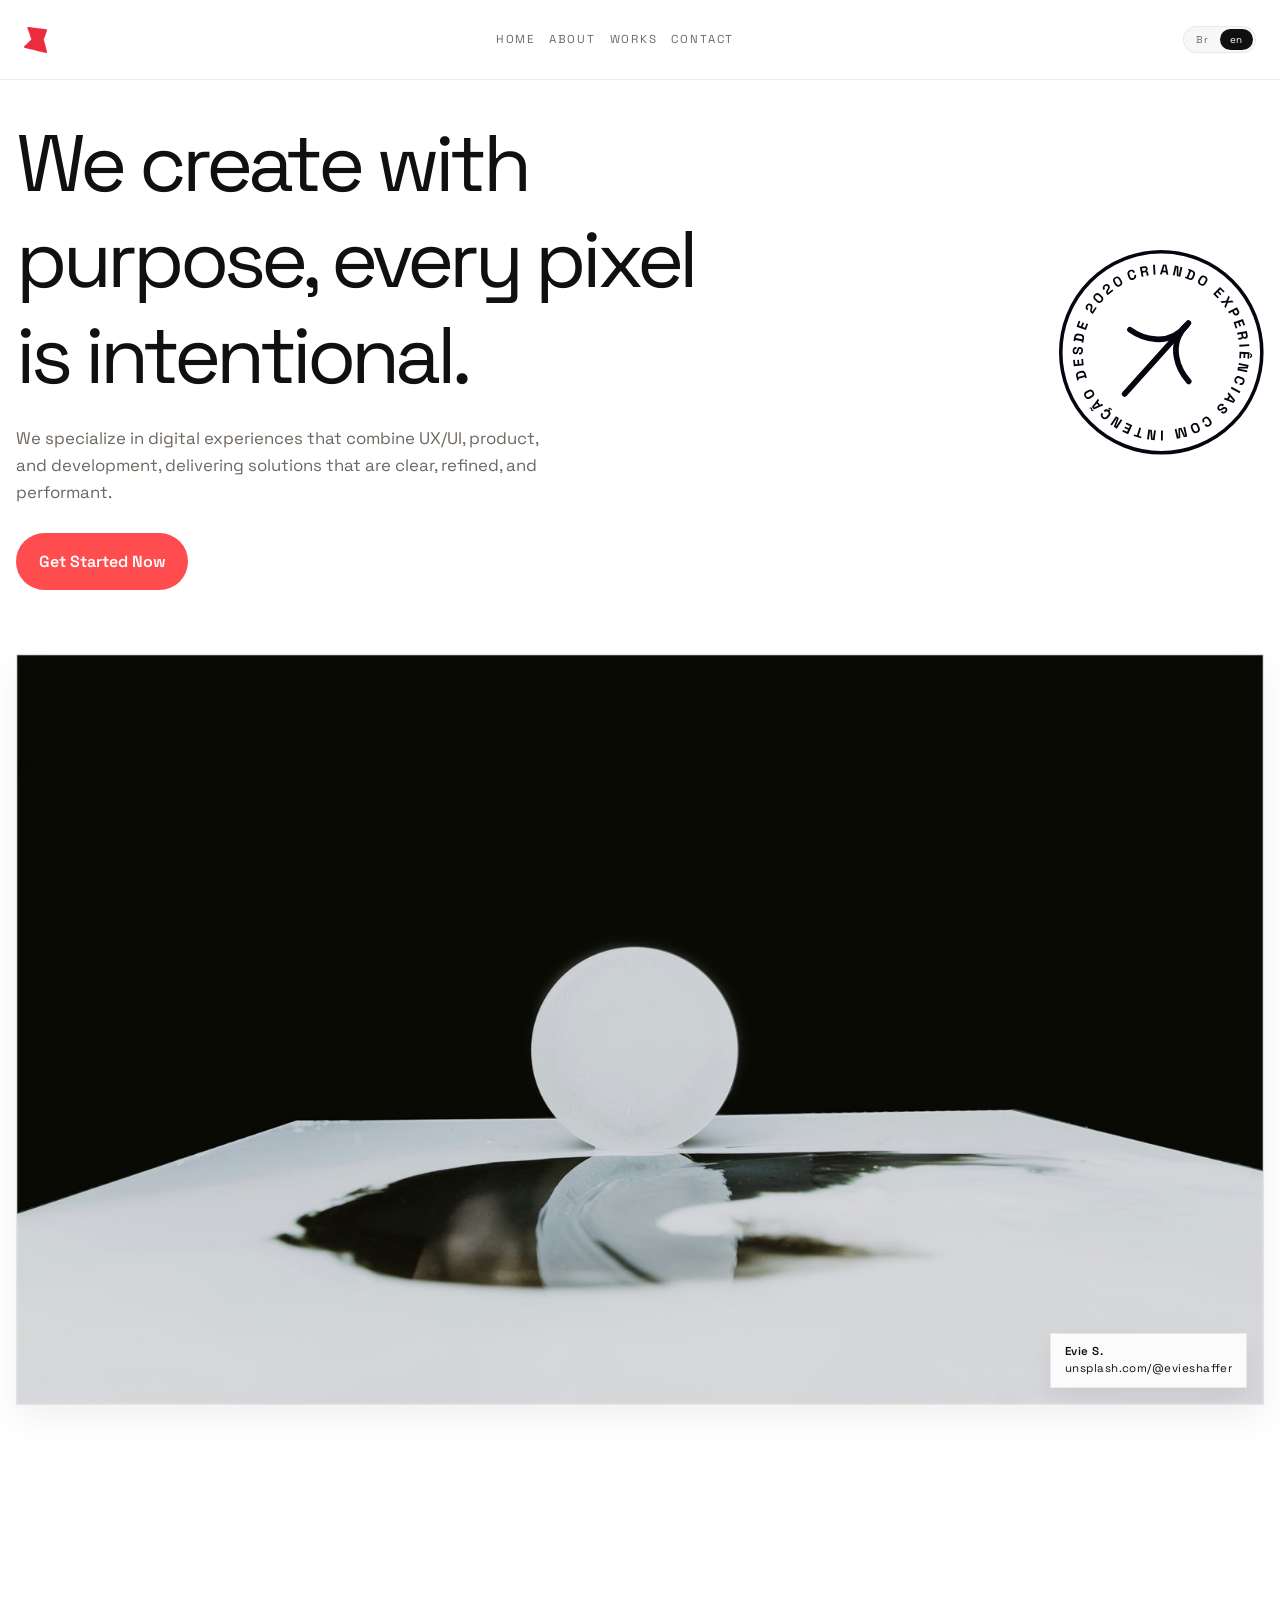
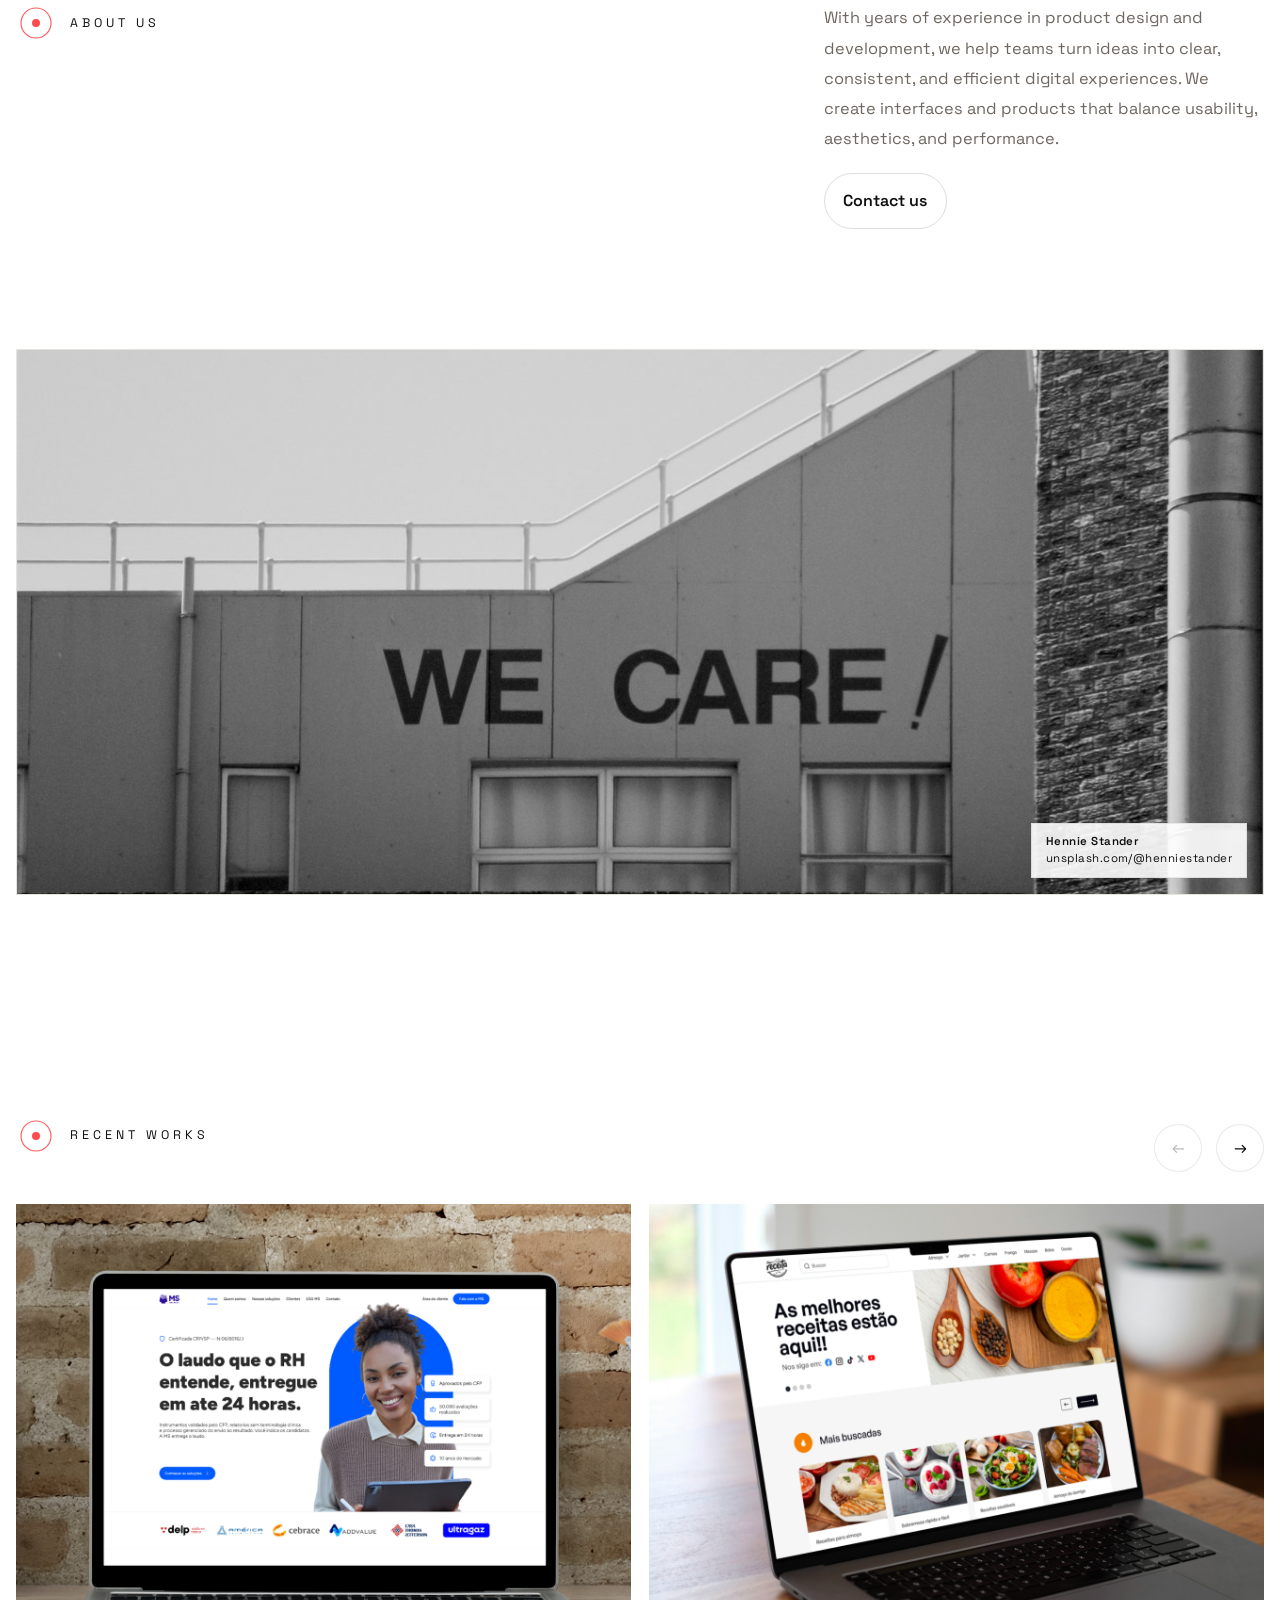
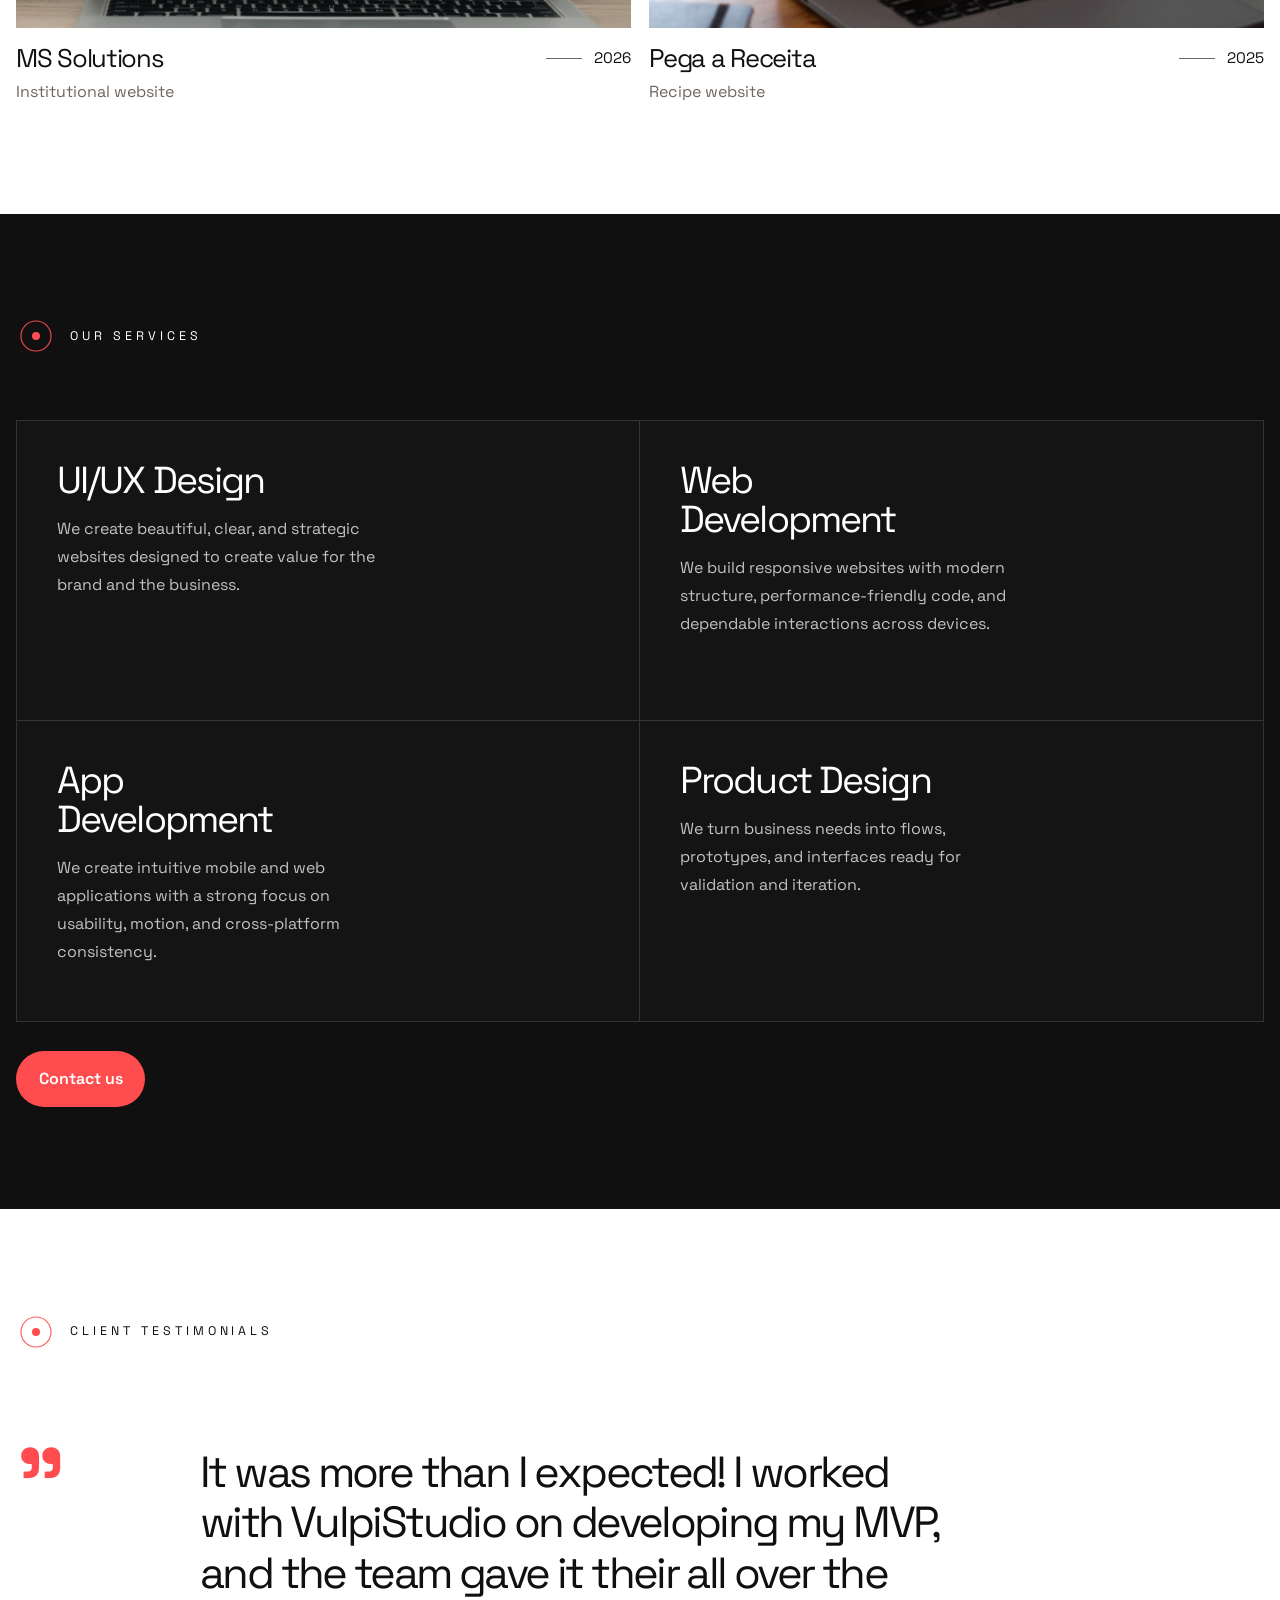
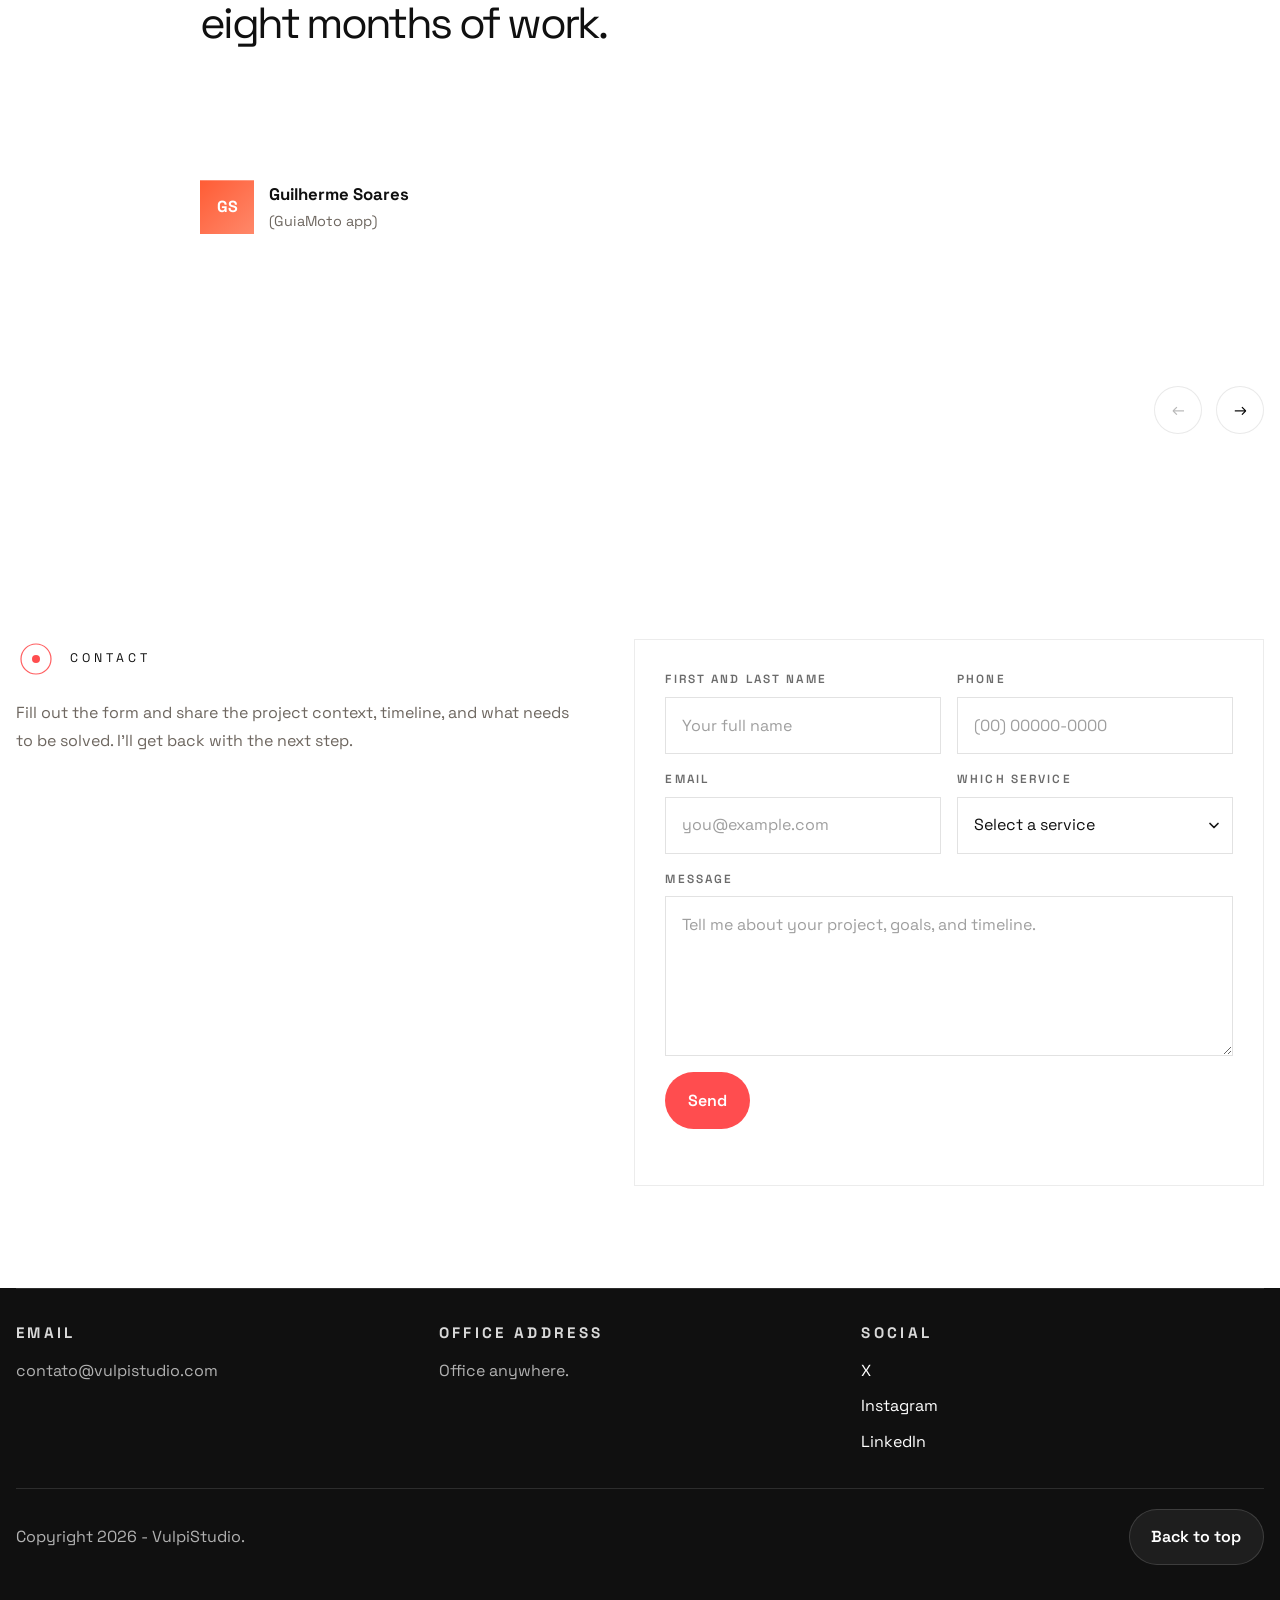
==== commit 4e221c64: "Ajusta capa do case MS Solutions" ====
--- a/index.html
+++ b/index.html
@@ -209,13 +209,13 @@
 
                 <div class="works-stage">
                     <div class="works-grid" id="worksGrid" data-carousel-track="works" tabindex="0" aria-label="Carrossel de cases recentes" data-i18n-attr="aria-label" data-i18n-key="works.trackAria">
-                        <a class="work-card work-card--link" href="./work-details/ms-avaliacao.html" data-slug="ms-avaliacao" data-page-path="./work-details/ms-avaliacao.html" aria-label="Abrir o case MS Avaliação" data-i18n-attr="aria-label" data-i18n-key="works.card1.linkAria">
+                        <a class="work-card work-card--link" href="./work-details/ms-avaliacao.html" data-slug="ms-avaliacao" data-page-path="./work-details/ms-avaliacao.html" aria-label="Abrir o case MS Solutions" data-i18n-attr="aria-label" data-i18n-key="works.card1.linkAria">
                             <div class="work-media work-media--one">
-                                <img src="./work-details/ms-avaliacao-images/case01.png" alt="Imagem de capa do case MS Avaliação" data-i18n-attr="alt" data-i18n-key="works.card1.alt" loading="lazy" decoding="async">
+                                <img src="./work-details/ms-avaliacao-images/capa.png" alt="Imagem de capa do case MS Solutions" data-i18n-attr="alt" data-i18n-key="works.card1.alt" loading="lazy" decoding="async">
                             </div>
                             <div class="work-meta">
                                 <div class="work-meta__top">
-                                    <h3 data-i18n="works.card1.title">MS Avaliação</h3>
+                                    <h3 data-i18n="works.card1.title">MS Solutions</h3>
                                     <span>2026</span>
                                 </div>
                                 <p data-i18n="works.card1.category">Site institucional</p>
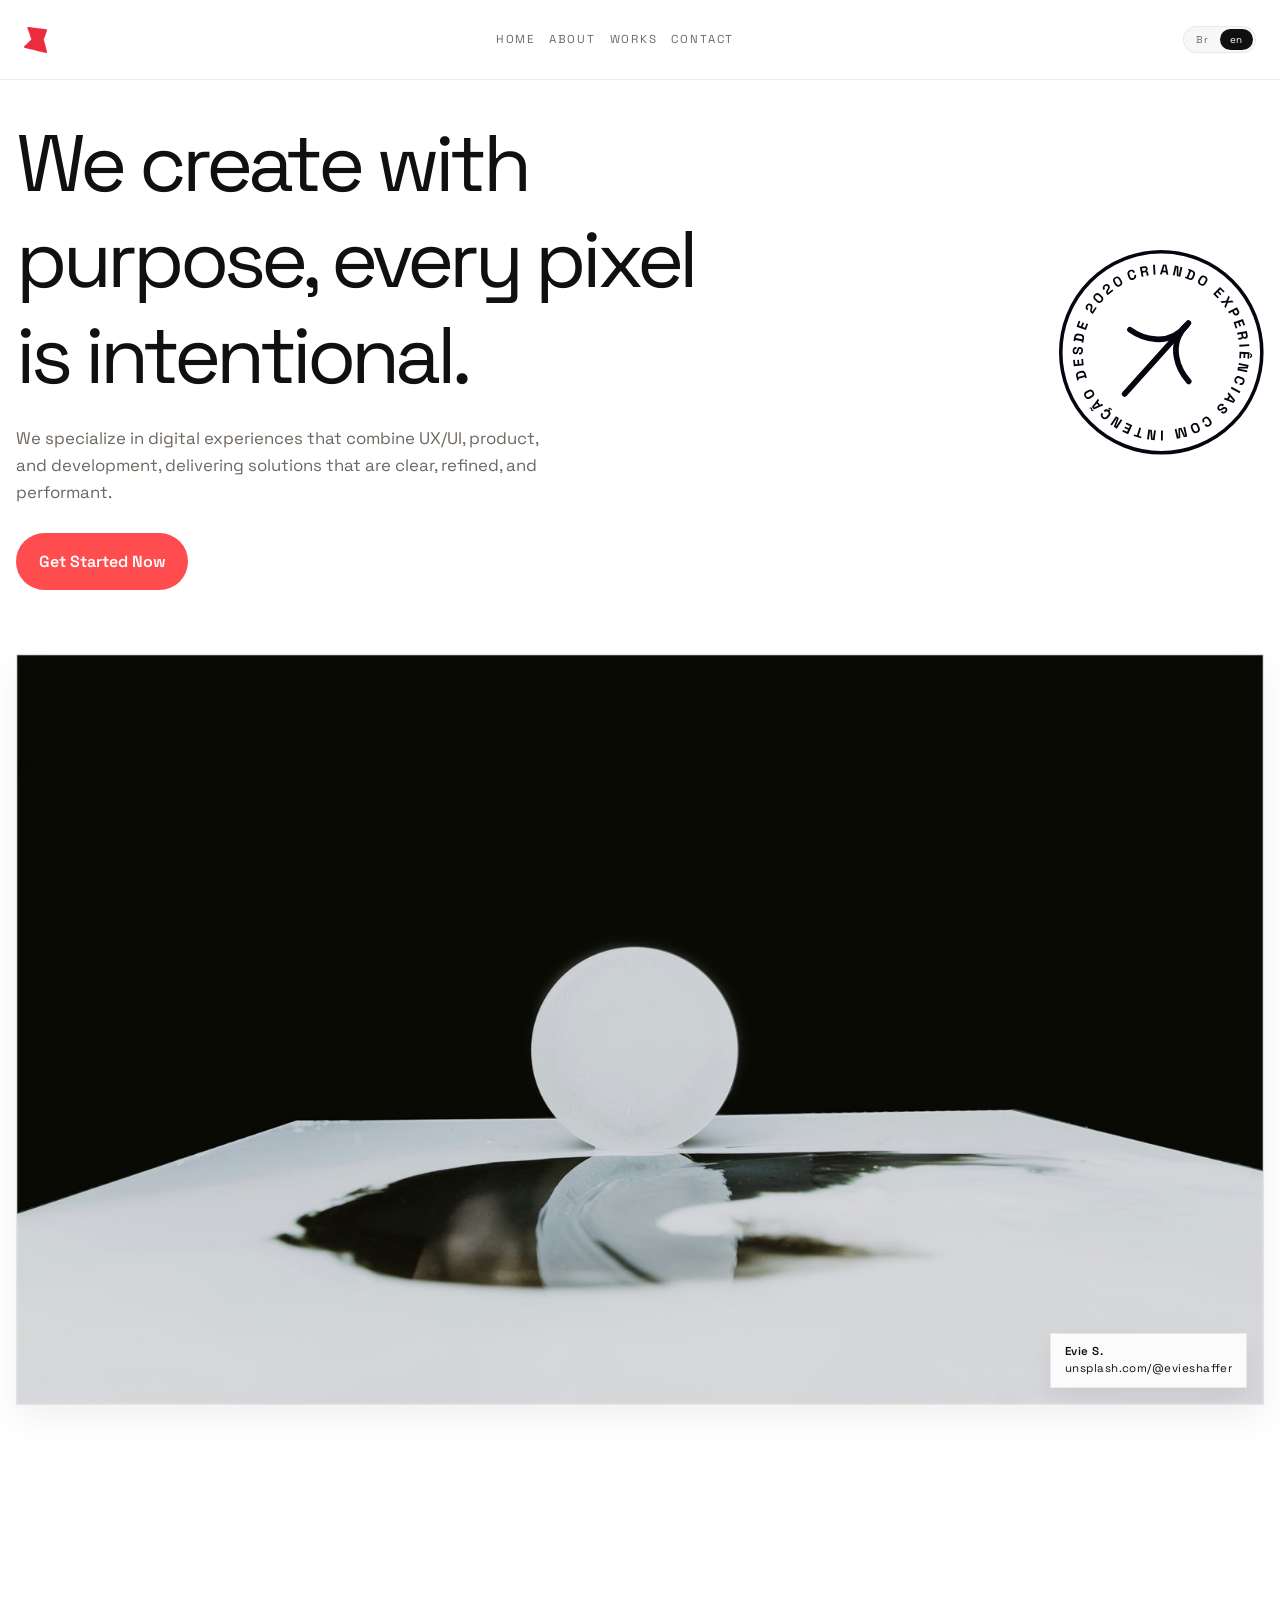
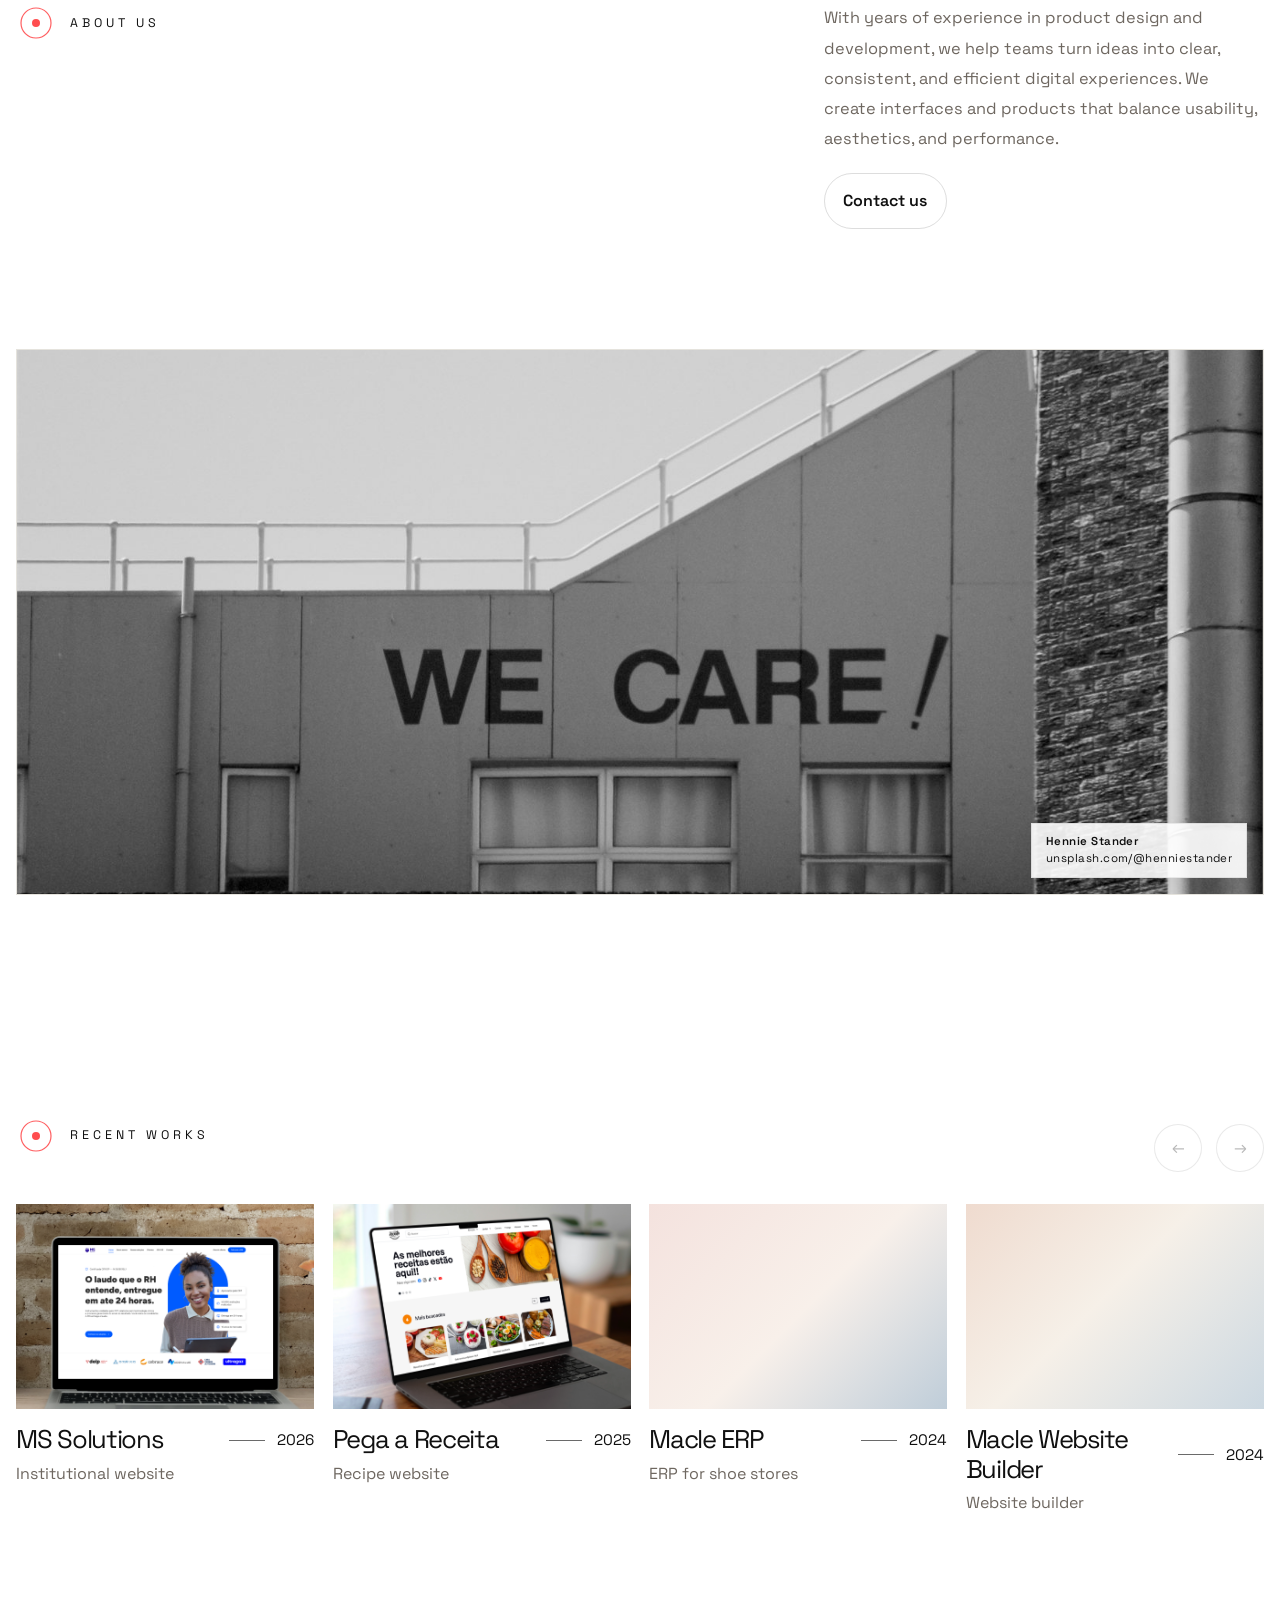
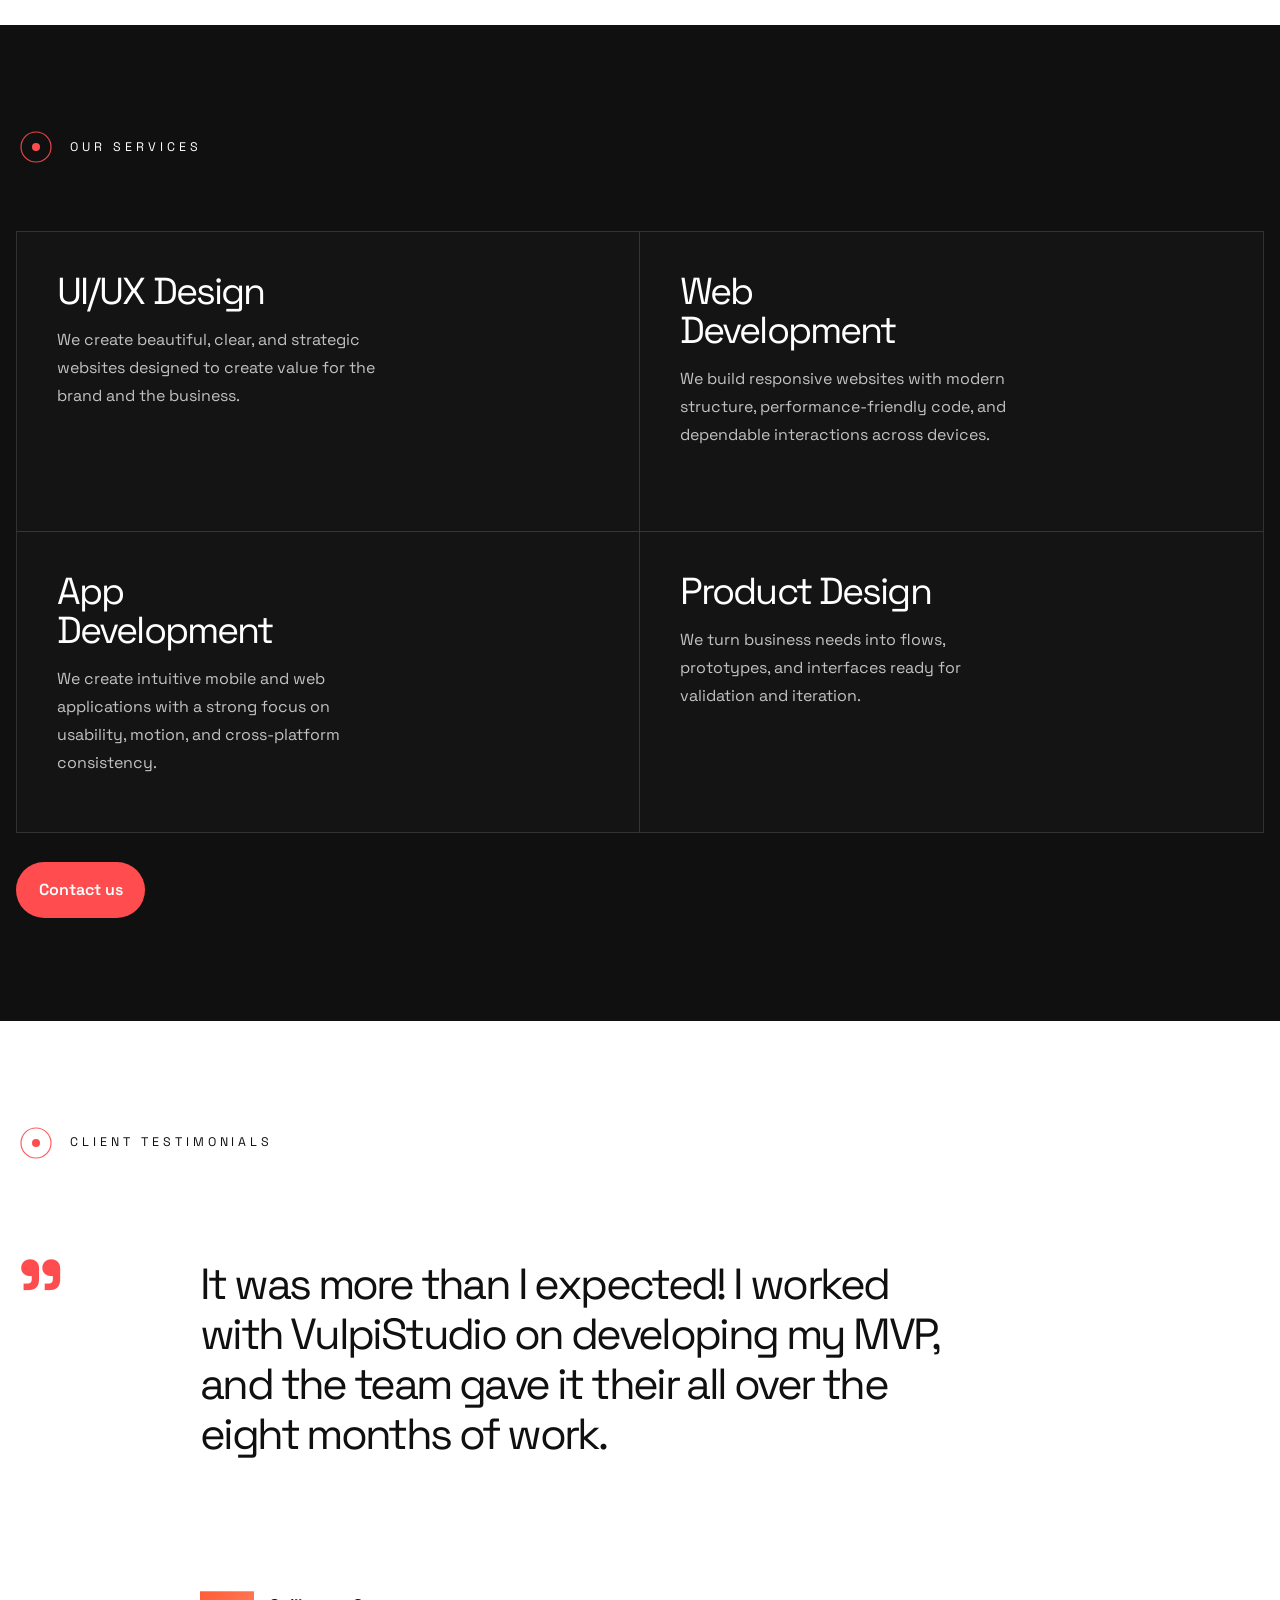
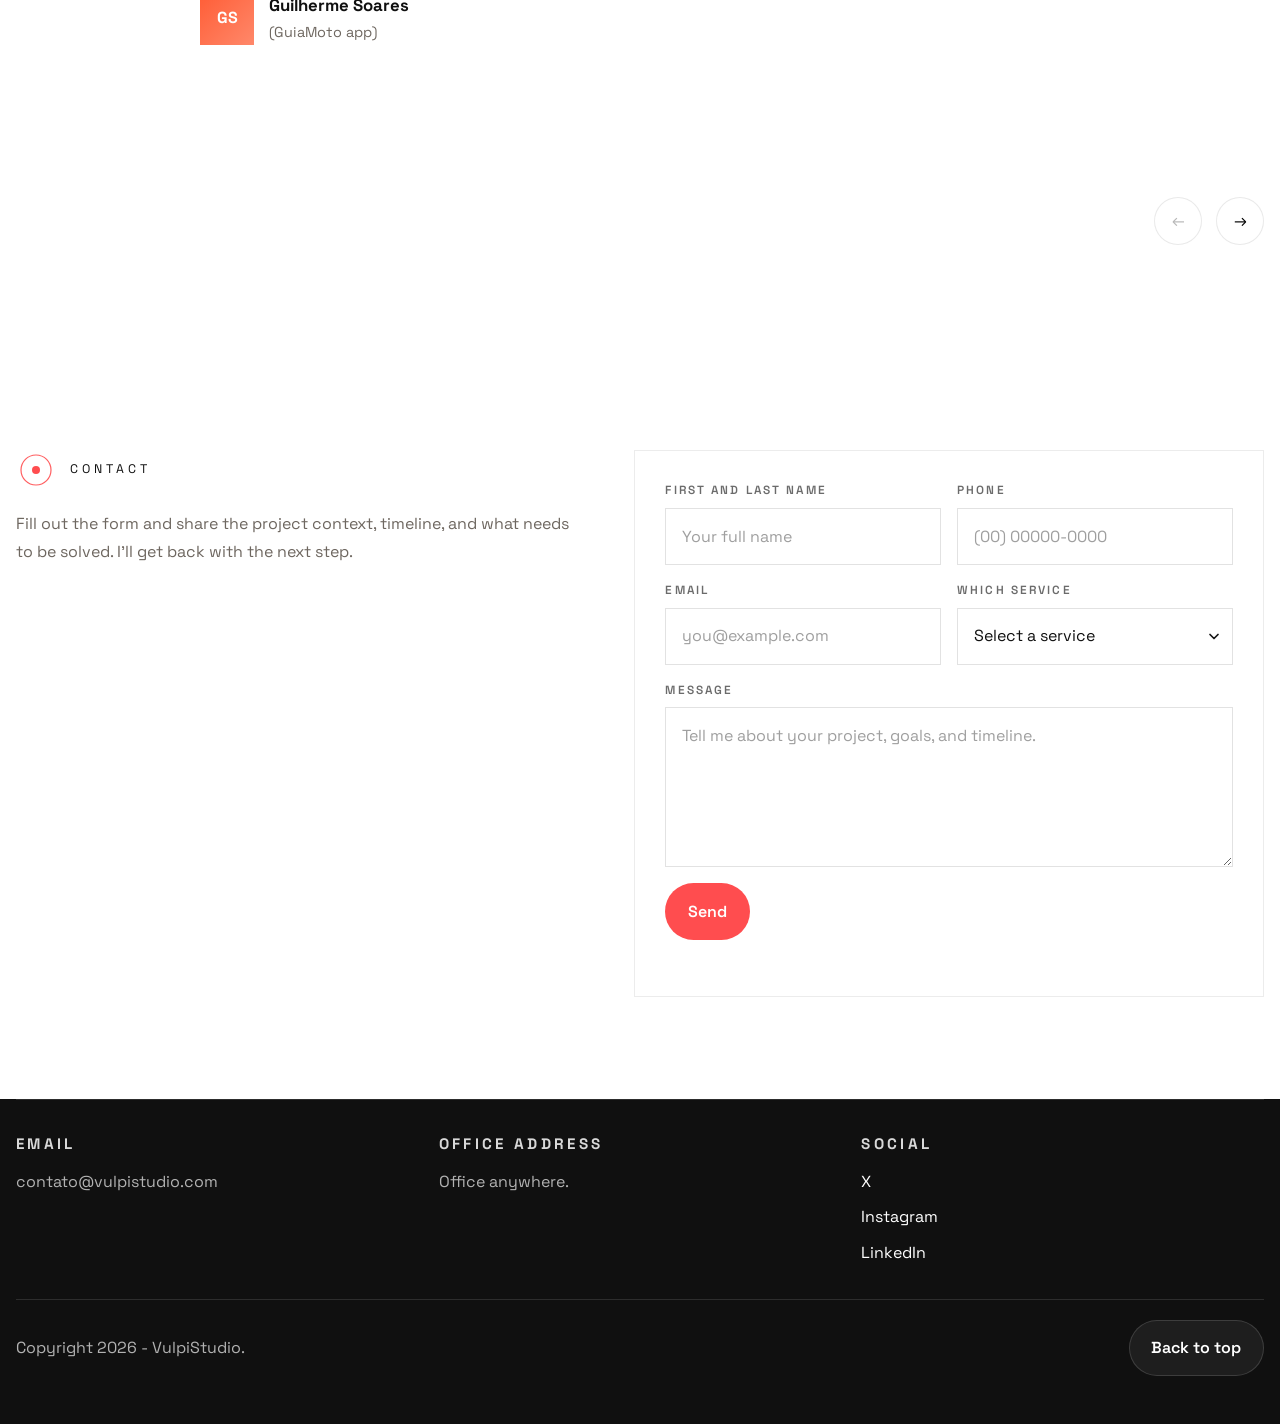
==== commit e35bbe33: "Exibe quatro cases na home" ====
--- a/index.html
+++ b/index.html
@@ -201,7 +201,7 @@
                         <h2 id="works-title" class="about-mark__text" data-i18n="works.label">Cases recentes</h2>
                     </div>
 
-                    <div class="carousel-controls works-controls" aria-label="Navegação de cases" data-i18n-attr="aria-label" data-i18n-key="works.controlsAria">
+                    <div class="carousel-controls works-controls" aria-label="Navegação de cases" data-carousel-controls="more-than-four" data-i18n-attr="aria-label" data-i18n-key="works.controlsAria" hidden>
                         <button class="carousel-btn" type="button" data-works-prev aria-label="Cases anteriores" data-i18n-attr="aria-label" data-i18n-key="works.prevAria">&larr;</button>
                         <button class="carousel-btn" type="button" data-works-next aria-label="Próximos cases" data-i18n-attr="aria-label" data-i18n-key="works.nextAria">&rarr;</button>
                     </div>
--- a/css/styles.css
+++ b/css/styles.css
@@ -757,7 +757,7 @@
 .works-grid {
     display: grid;
     grid-auto-flow: column;
-    grid-auto-columns: calc((100% - 1.15rem) / 2);
+    grid-auto-columns: calc((100% - 3.45rem) / 4);
     gap: 1.15rem;
     overflow-x: auto;
     padding-bottom: 0.5rem;
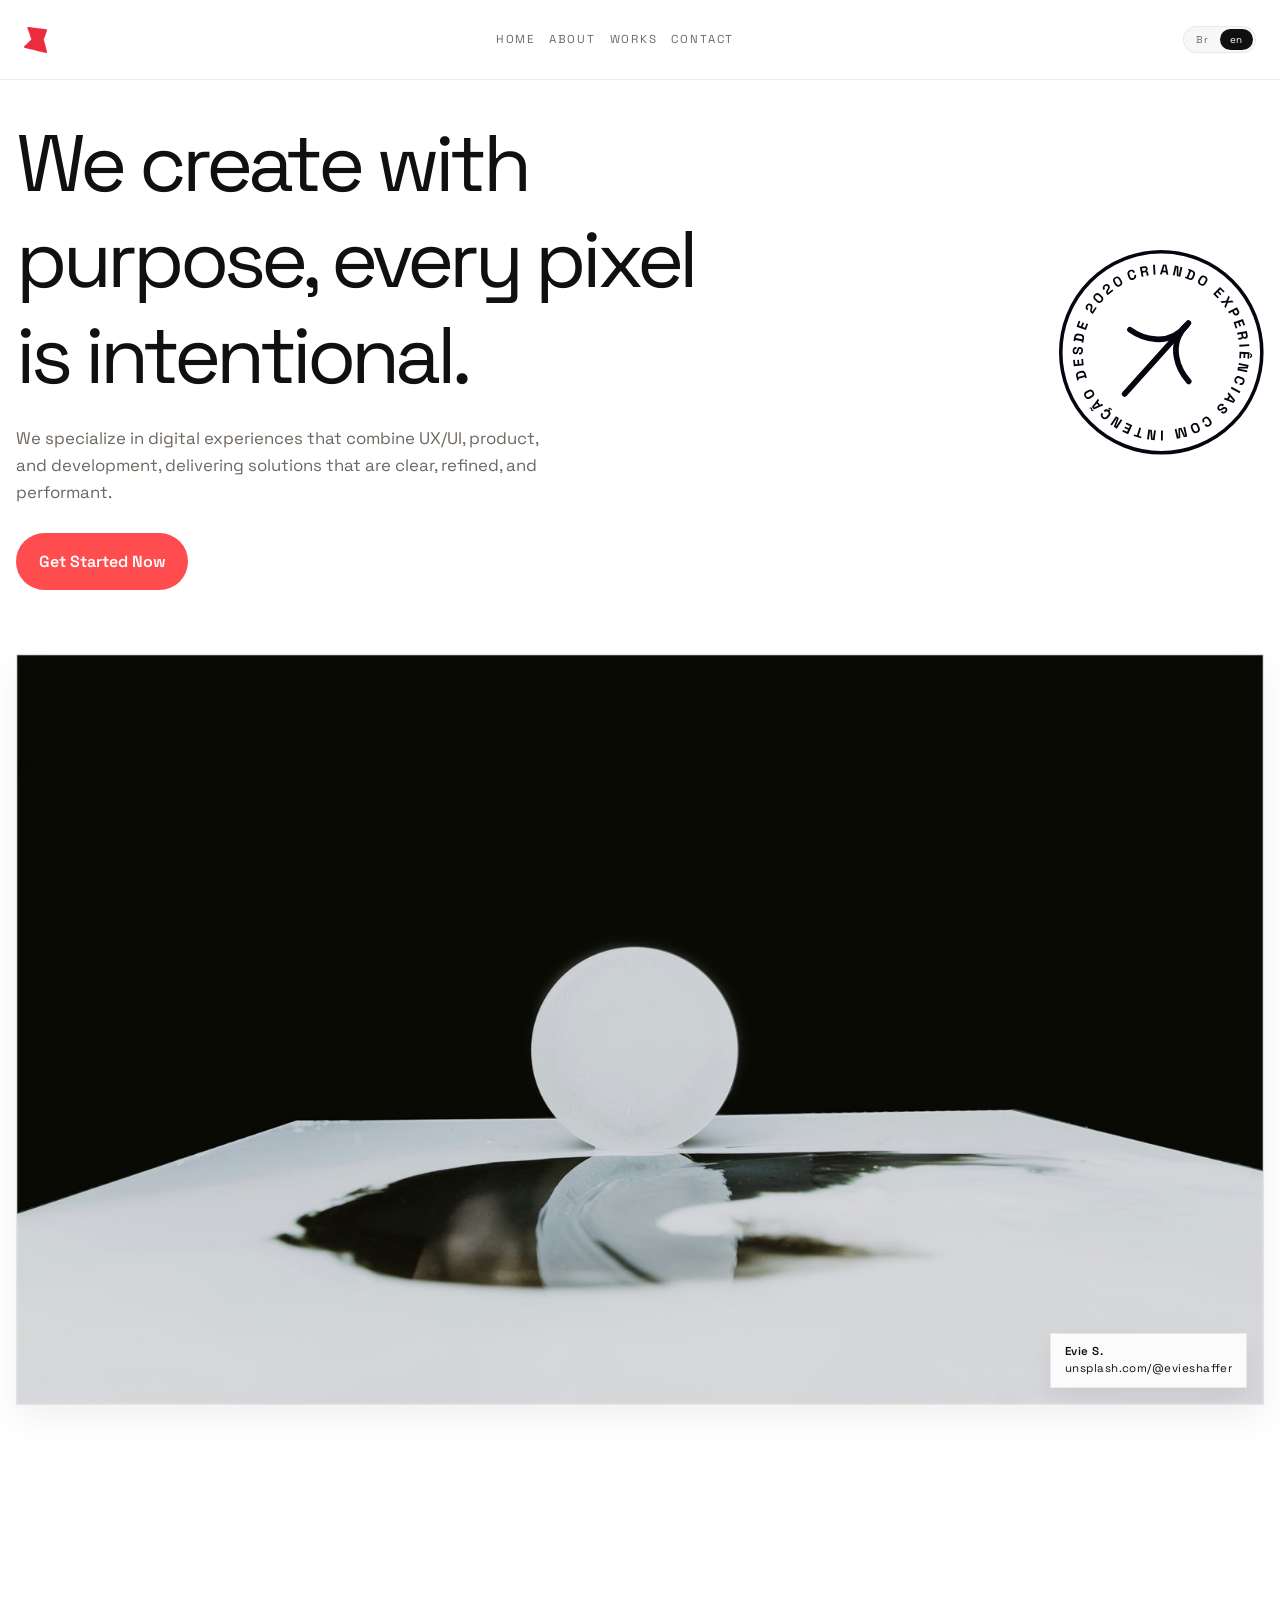
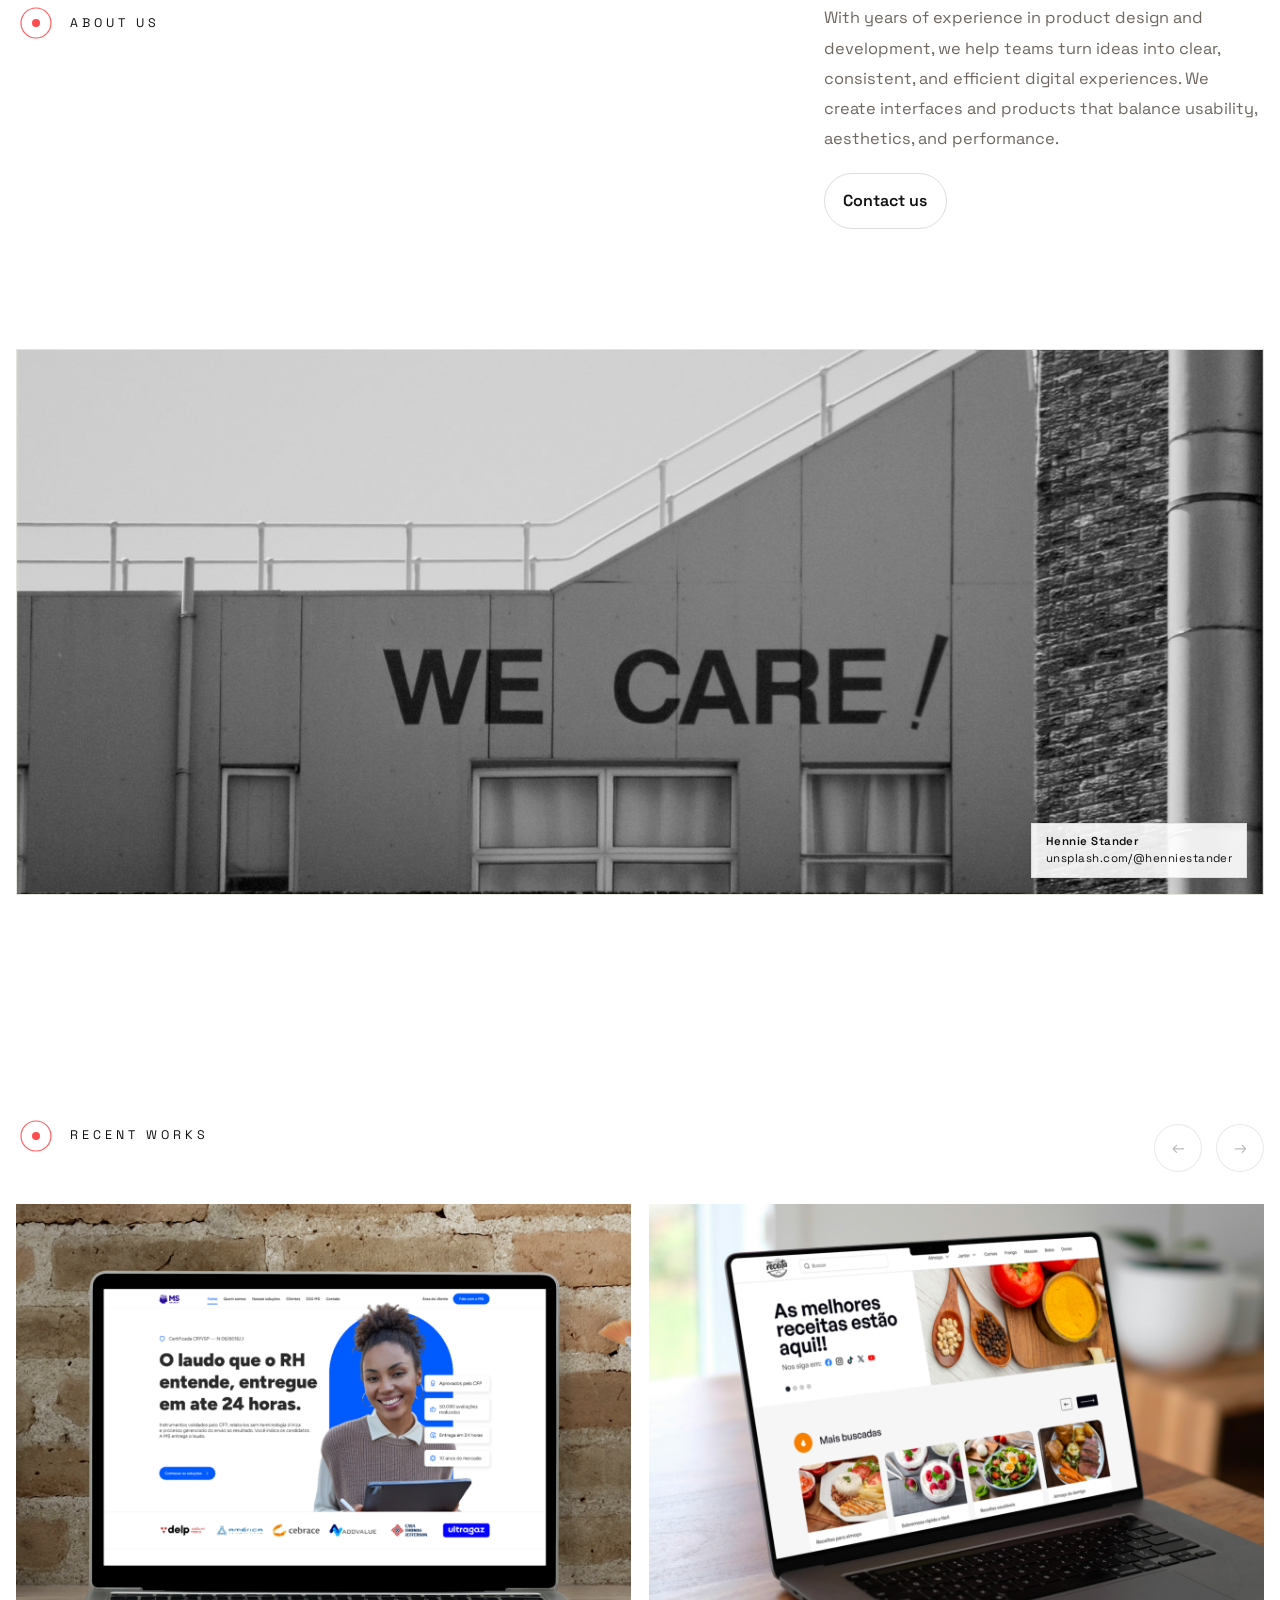
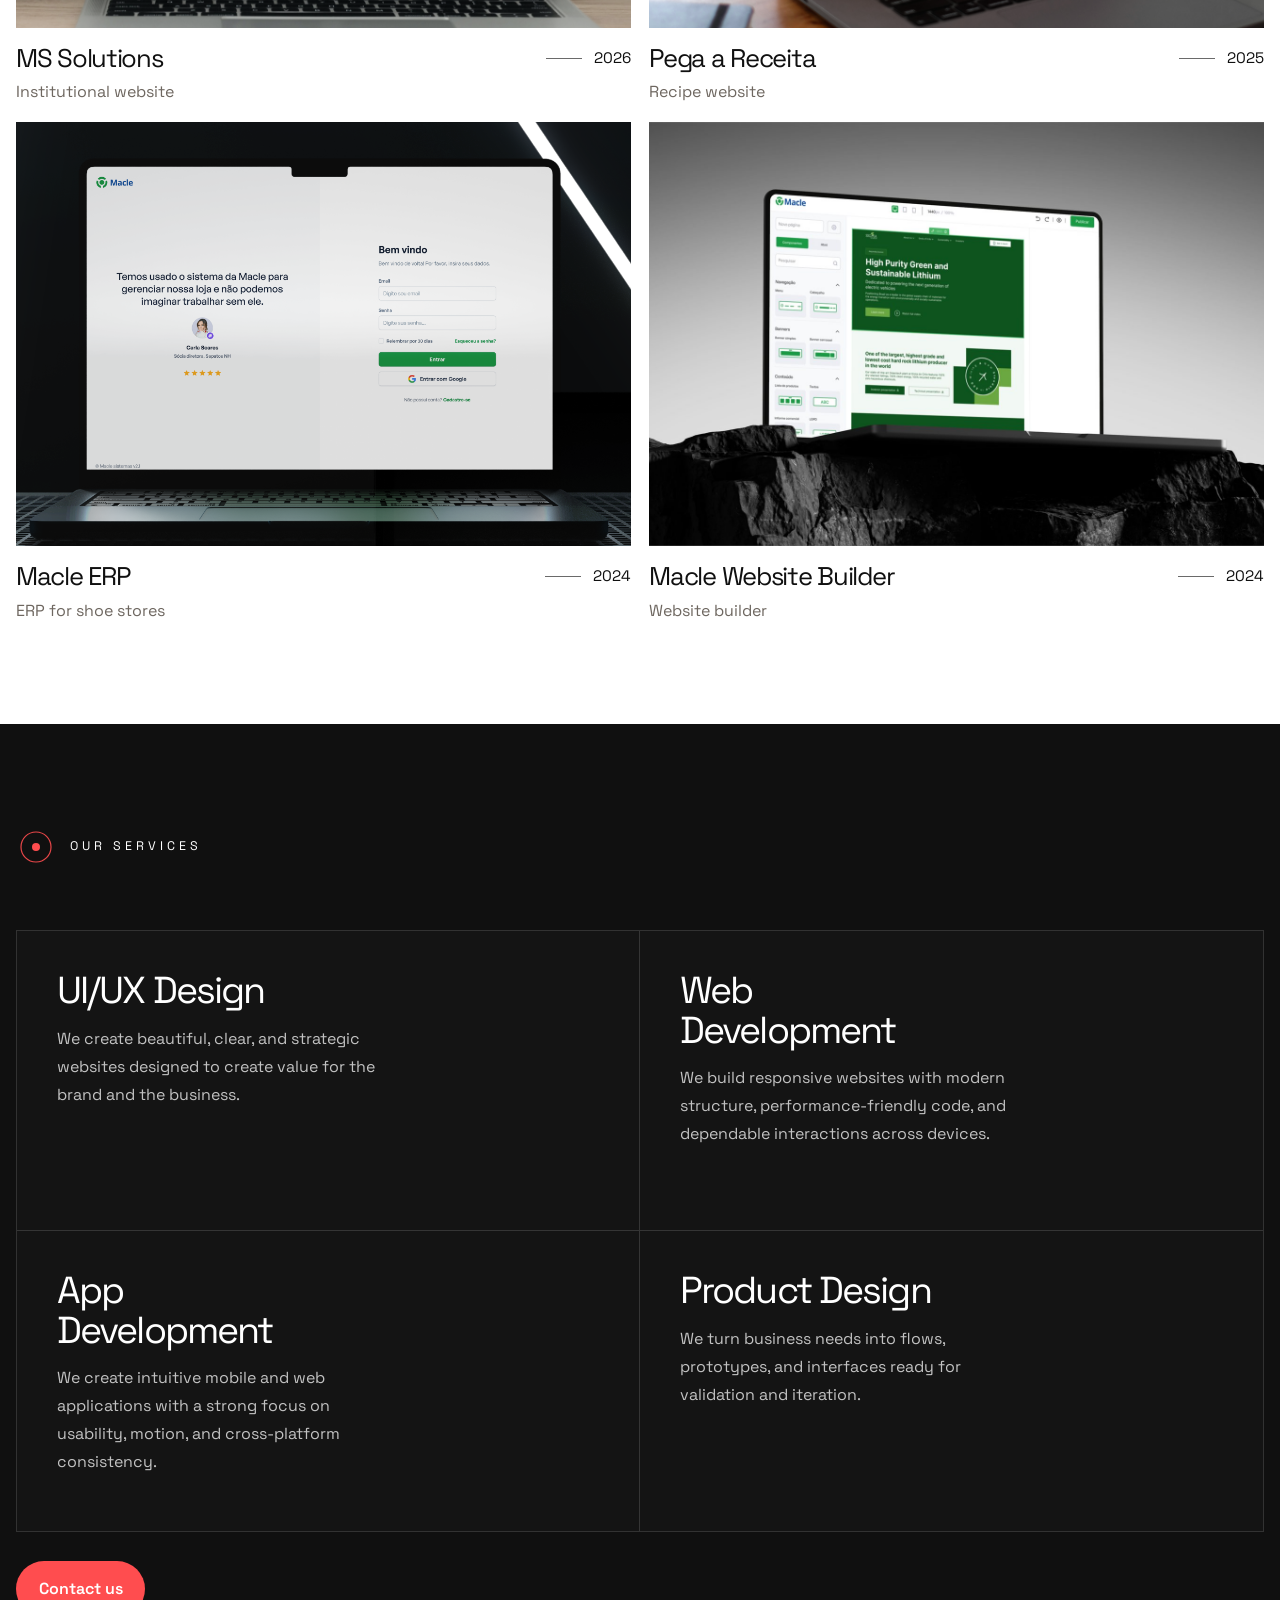
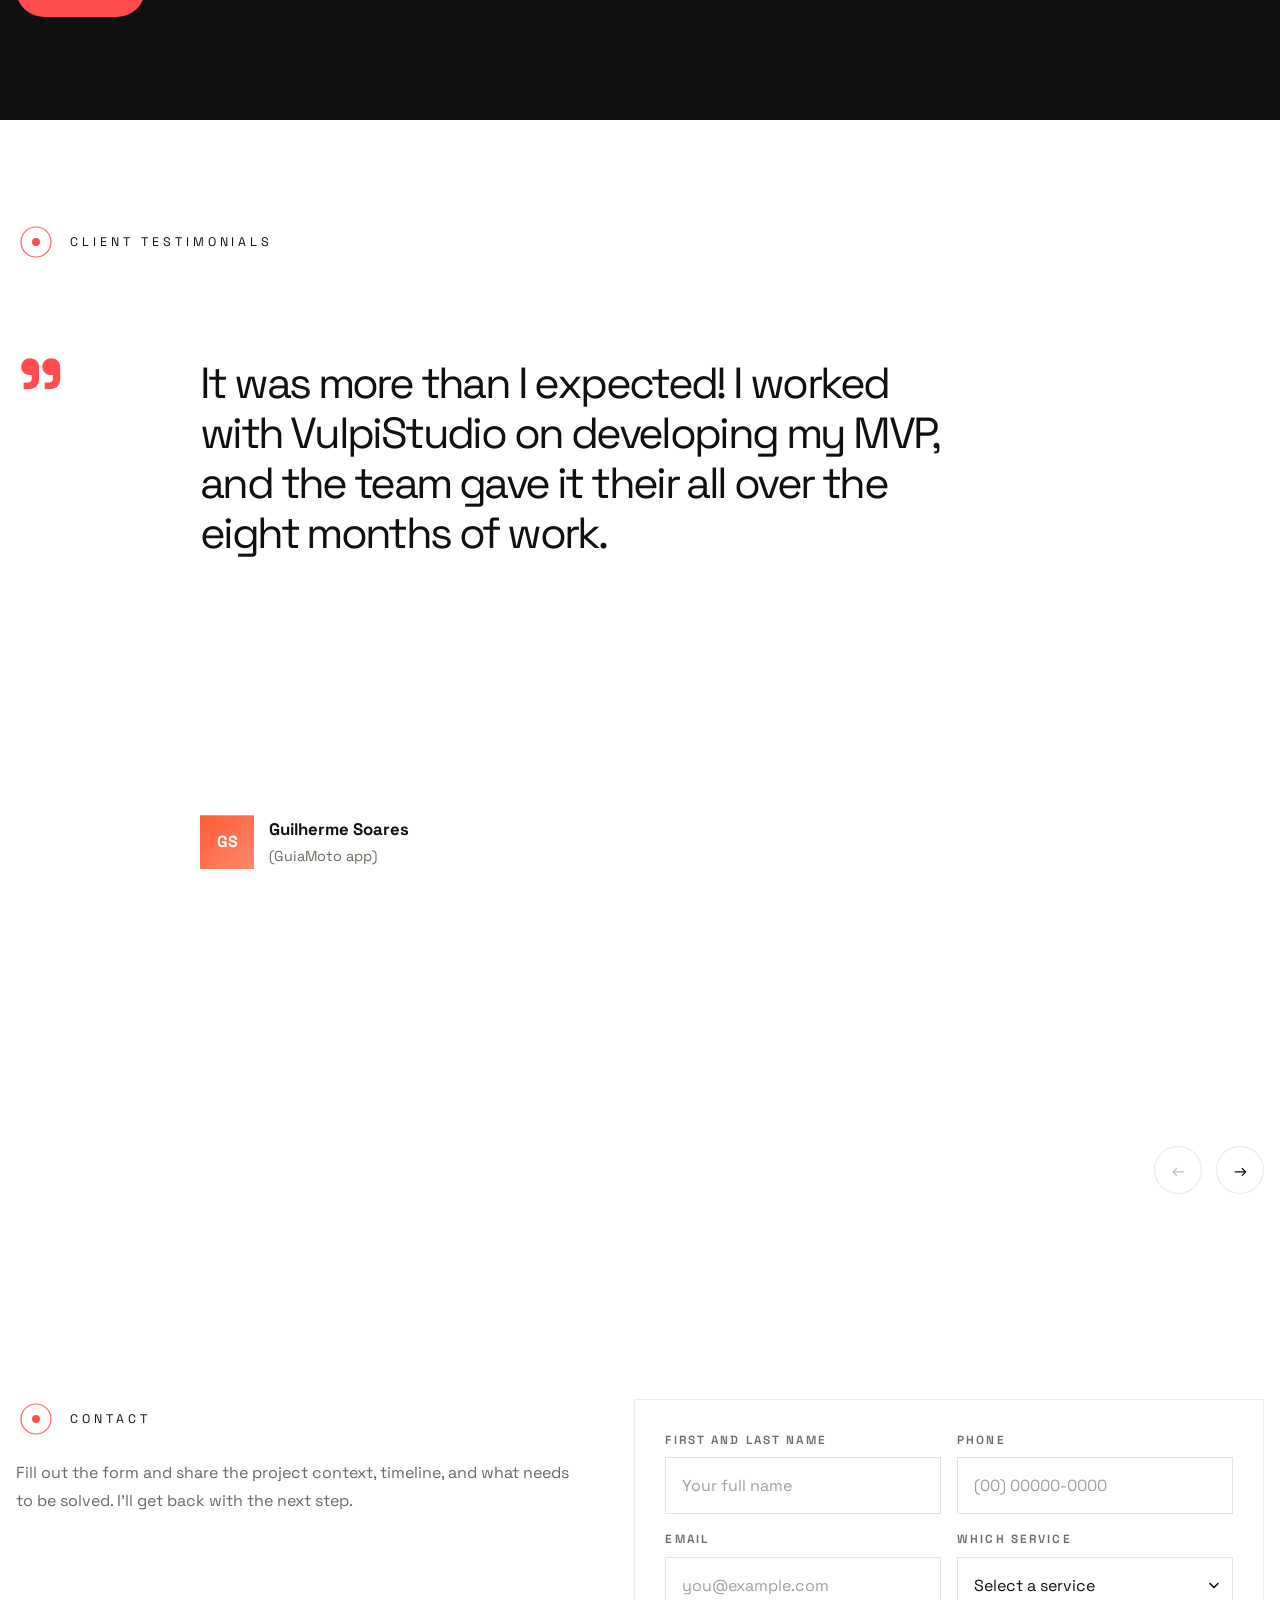
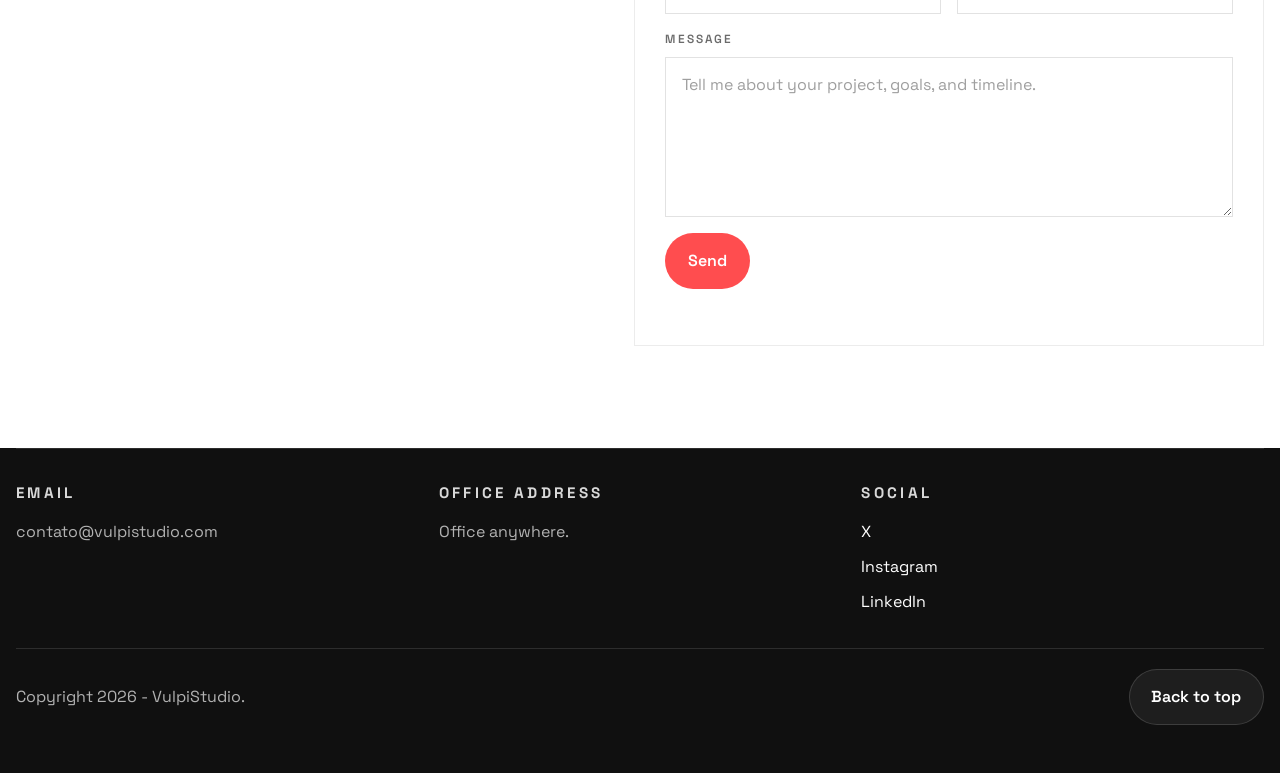
==== commit 308c414b: "feat: add MS Solutions testimonial to home" ====
--- a/index.html
+++ b/index.html
@@ -388,6 +388,19 @@
                             </div>
                         </footer>
                     </article>
+
+                    <article class="testimonial-card" data-slug="marcio-santangelo">
+                        <blockquote data-i18n="testimonials.quote6">
+                            O trabalho realizado pela Vulpi nos surpreendeu positivamente desde o início. Nosso site já não refletia mais o momento, a estratégia e o posicionamento da nossa empresa. A Vulpi não apenas compreendeu essa necessidade, como também conseguiu entender nosso DNA, nosso processo e a essência do nosso negócio, traduzindo tudo isso de forma extremamente eficaz em uma presença digital muito mais alinhada, profissional e estratégica. Isso, para nós, é valor real. Recomendo com muita segurança e reconhecimento. Parabéns à Vulpi pelo excelente trabalho.
+                        </blockquote>
+                        <footer>
+                            <div class="avatar avatar--six">MS</div>
+                            <div>
+                                <strong>Marcio Santangelo</strong>
+                                <span data-i18n="testimonials.role6">(CEO, MS Solutions)</span>
+                            </div>
+                        </footer>
+                    </article>
                     </div>
                 </div>
 
--- a/css/styles.css
+++ b/css/styles.css
@@ -756,9 +756,14 @@
 
 .works-grid {
     display: grid;
+    grid-template-columns: repeat(2, minmax(0, 1fr));
+    gap: 1.15rem;
+}
+
+.works-grid.has-carousel {
     grid-auto-flow: column;
-    grid-auto-columns: calc((100% - 3.45rem) / 4);
-    gap: 1.15rem;
+    grid-auto-columns: 100%;
+    grid-template-columns: none;
     overflow-x: auto;
     padding-bottom: 0.5rem;
     scroll-snap-type: x mandatory;
@@ -767,8 +772,15 @@
     -webkit-overflow-scrolling: touch;
 }
 
-.works-grid::-webkit-scrollbar {
+.works-grid.has-carousel::-webkit-scrollbar {
     display: none;
+}
+
+.works-page {
+    display: grid;
+    grid-template-columns: repeat(2, minmax(0, 1fr));
+    gap: 1.15rem;
+    scroll-snap-align: start;
 }
 
 .work-card {
@@ -1868,8 +1880,29 @@
         grid-template-columns: 1fr;
     }
 
-    .works-grid {
+    .works-grid:not(.has-carousel) {
         grid-auto-columns: 86vw;
+        grid-auto-flow: column;
+        grid-template-columns: none;
+        gap: 1rem;
+        overflow-x: auto;
+        padding-bottom: 0.5rem;
+        scroll-snap-type: x mandatory;
+        overscroll-behavior-x: contain;
+        scrollbar-width: none;
+        -webkit-overflow-scrolling: touch;
+    }
+
+    .works-grid:not(.has-carousel)::-webkit-scrollbar {
+        display: none;
+    }
+
+    .works-grid.has-carousel {
+        grid-auto-columns: 86vw;
+        gap: 1rem;
+    }
+
+    .works-page {
         gap: 1rem;
     }
 
@@ -1953,7 +1986,11 @@
         width: clamp(6.2rem, 30vw, 7.8rem);
     }
 
-    .works-grid {
+    .works-grid:not(.has-carousel) {
+        grid-auto-columns: 88vw;
+    }
+
+    .works-grid.has-carousel {
         grid-auto-columns: 88vw;
     }
 
